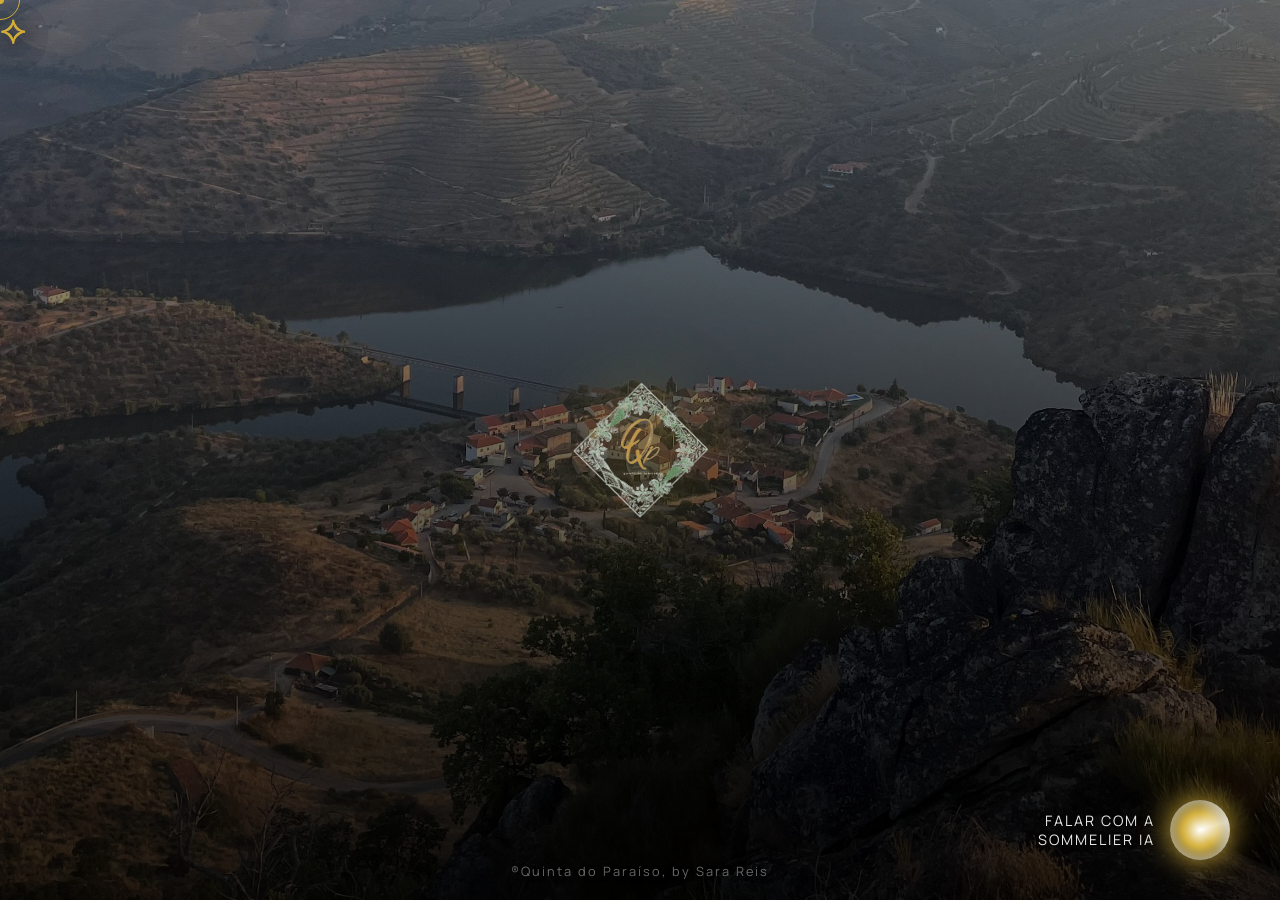
==== site.html @ 43c0e1a0 "Update site.html" ====
<!DOCTYPE html>
<html lang="pt">
<head>
    <meta charset="UTF-8">
    <meta name="viewport" content="width=device-width, initial-scale=1.0">
    <title>Quinta do Paraíso | Plataforma Oficial</title>
    <link href="https://fonts.googleapis.com/css2?family=Cinzel:wght@400;600;700&family=Manrope:wght@300;400;600&display=swap" rel="stylesheet">
    <link rel="stylesheet" href="style.css">
</head>
<body>

    <!-- MAPA PRINCIPAL E FUNDO -->
    <div class="map-container" id="mapa-interativo">
        <div class="map-bg-container" id="parallax-bg"></div>
        
        <!-- O fundo serve como botão para fechar o menu -->
        <div class="map-overlay" id="main-overlay" onclick="if(menuOpen) toggleMenu()"></div>
        
        <!-- TÍTULO SUPERIOR DIREITO -->
        <div class="hero-title" id="main-title">
            <h1>QUINTA DO PARAÍSO</h1>
            <p>Experiências que amadurecem</p>
        </div>

        <!-- ÍCONES SOLITÁRIOS GEOMÉTRICOS FLUTUANTES -->
        <div class="float-container" id="float-container">
            <div class="lone-icon li-1 hover-target" data-t="O Clima do Vale" data-d="29°C com Céu Limpo. O cenário ideal para a maturação dos bagos de uva.">⟡</div>
            <div class="lone-icon li-2 hover-target" data-t="Época de Vindimas" data-d="Preparação avançada para a colheita manual da nossa Touriga Nacional.">⟡</div>
            <div class="lone-icon li-3 hover-target" data-t="Tradição Secular" data-d="12 gerações dedicadas à preservação do património histórico do Douro.">⟡</div>
            <div class="lone-icon li-4 hover-target" data-t="Excelência Comprovada" data-d="18 referências de vinho distinguidas e premiadas a nível mundial.">⟡</div>
            <div class="lone-icon li-5 hover-target" data-t="Descanso Absoluto" data-d="Os Pombais: Refúgios de luxo isolados com vista panorâmica e piscina privativa.">⟡</div>
        </div>

        <!-- TELA DE DESTAQUE FLUTUANTE DO ÍCONE -->
        <div class="huge-info-screen" id="info-display">
            <h2 id="info-title">Título</h2>
            <p id="info-desc">Descrição</p>
        </div>

        <!-- LOGO MESTRE NO CENTRO -->
        <div class="center-logo-wrapper hover-target" onclick="toggleMenu()">
            <img src="Logo.png" alt="Quinta do Paraíso" class="master-logo" id="master-logo" onerror="this.src='https://via.placeholder.com/150x150/000/D4AF37?text=QP'">
        </div>

        <!-- ================= CARROSSEL 3D DRAGGABLE (9 FACES) ================= -->
        <!-- Sem sobreposição e com efeito mágico no Hover -->
        <div class="carousel-container" id="carousel-container">
            <div class="carousel" id="carousel">
                <div class="carousel-card card-1 hover-target" onclick="openSection('quem')">
                    <div class="card-icon">🗝️</div>
                    <div class="card-text"><h3>Quem Somos</h3><p>A essência familiar e a ligação ao Douro.</p></div>
                </div>
                <div class="carousel-card card-2 hover-target" onclick="openSection('servicos')">
                    <div class="card-icon">✨</div>
                    <div class="card-text"><h3>Atividades</h3><p>Alojamento, Rio e Vinoterapia.</p></div>
                </div>
                <div class="carousel-card card-3 hover-target" onclick="openSection('loja')">
                    <div class="card-icon">🍷</div>
                    <div class="card-text"><h3>Loja Vínica</h3><p>Colheitas exclusivas e Azeite.</p></div>
                </div>
                <div class="carousel-card card-4 hover-target" onclick="openSection('reservas')">
                    <div class="card-icon">🛎️</div>
                    <div class="card-text"><h3>Reservas</h3><p>O seu refúgio no vale.</p></div>
                </div>
                <div class="carousel-card card-5 hover-target" onclick="openSection('contactos')">
                    <div class="card-icon">📜</div>
                    <div class="card-text"><h3>Contactos</h3><p>Fale diretamente connosco.</p></div>
                </div>
                <div class="carousel-card card-6 hover-target" onclick="openSection('jogos')">
                    <div class="card-icon">🧩</div>
                    <div class="card-text"><h3>Academia</h3><p>Jogos didáticos da vinha.</p></div>
                </div>
                <div class="carousel-card card-7 hover-target" onclick="openSection('galeria')">
                    <div class="card-icon">📸</div>
                    <div class="card-text"><h3>Galeria</h3><p>A Quinta em alta definição.</p></div>
                </div>
                <div class="carousel-card card-8 hover-target" onclick="openSection('reviews')">
                    <div class="card-icon">⭐</div>
                    <div class="card-text"><h3>Testemunhos</h3><p>A voz de quem nos visita.</p></div>
                </div>
                <div class="carousel-card card-9 hover-target" onclick="openSection('mural')">
                    <div class="card-icon">🌐</div>
                    <div class="card-text"><h3>Mural Social</h3><p>Comunidade #QuintaDoParaiso.</p></div>
                </div>
            </div>
        </div>

        <div class="watermark">®Quinta do Paraíso, by Sara Reis</div>

        <!-- SOMMELIER COM VOZ NO CANTO INFERIOR DIREITO -->
        <div class="ai-orb-wrapper hover-target" onclick="openAI()">
            <div class="ai-label">Falar com a<br>Sommelier IA</div>
            <div class="ai-orb"></div>
        </div>
    </div>

    <!-- MODAL GERAL (Páginas Internas) -->
    <div class="modal-overlay" id="main-modal">
        <div class="modal-content custom-scroll">
            <button class="close-btn hover-target" onclick="closeSection()">FECHAR ✕</button>
            <div id="modal-body-content"></div>
        </div>
    </div>

    <!-- LIGHTBOX GALERIA -->
    <div class="lightbox hover-target" id="lightbox" onclick="closeLb()">
        <span class="lb-close hover-target">✕</span>
        <img src="" id="lb-img">
    </div>

    <!-- INTERFACE IA (Sommelier Expandido) -->
    <div class="ai-interface" id="ai-interface">
        <button class="ai-close hover-target" onclick="closeAI()">Encerrar Ligação ✕</button>
        <div class="ai-core"></div>
        <div class="ai-chat-display">
            <div class="ai-message" id="ai-message">"Olá. Sou a inteligência da Quinta do Paraíso. O que gostaria de explorar hoje?"</div>
        </div>
        <div class="ai-suggestions">
            <button class="ai-pill hover-target" onclick="askAI('Que vinho acompanha bem polvo à lagareiro?')">Vinho para polvo à lagareiro?</button>
            <button class="ai-pill hover-target" onclick="askAI('Quais as atividades relaxantes para amanhã?')">Sugestões relaxantes?</button>
            <button class="ai-pill hover-target" onclick="askAI('Conta-me a história do vosso vinho Reserva.')">A história do vinho Reserva?</button>
            <button class="ai-pill hover-target" onclick="askAI('Qual a melhor altura do ano para visitar as vinhas?')">Melhor época para visita?</button>
            <button class="ai-pill hover-target" onclick="askAI('Aceitam crianças na Quinta?')">Aceitam crianças?</button>
            <button class="ai-pill hover-target" onclick="askAI('Qual o melhor vinho para acompanhar uma sobremesa doce?')">Vinho para sobremesas?</button>
            <button class="ai-pill hover-target" onclick="askAI('Como funcionam as provas de vinho na adega?')">Como funcionam as provas?</button>
        </div>
    </div>

    <div class="cursor-dot"></div>
    <div class="cursor-outline"></div>

    <script src="script.js"></script>
</body>
</html>
---- style.css ----
:root {
    --bg-color: #030303;
    --text-color: #ffffff; 
    --accent-color: #D4AF37; 
    --glass-bg: rgba(12, 12, 12, 0.92);
    --px: 0px; 
    --py: 0px;
}

* { margin: 0; padding: 0; box-sizing: border-box; cursor: none !important; }
body, html { width: 100%; height: 100vh; overflow: hidden; font-family: 'Manrope', sans-serif; background-color: var(--bg-color); color: var(--text-color); user-select: none; }
h1, h2, h3 { font-family: 'Cinzel', serif; font-weight: 600; }

/* CURSOR PERSONALIZADO */
.cursor-dot, .cursor-outline { position: fixed; top: 0; left: 0; transform: translate(-50%, -50%); border-radius: 50%; z-index: 99999999; pointer-events: none !important; }
.cursor-dot { width: 8px; height: 8px; background-color: var(--accent-color); }
.cursor-outline { width: 40px; height: 40px; border: 1px solid var(--accent-color); transition: width 0.2s, height 0.2s, background-color 0.2s; }
.cursor-outline.expand { width: 80px; height: 80px; background-color: rgba(212, 175, 55, 0.15); backdrop-filter: blur(2px); }

/* FUNDO E PARALLAX */
.map-container { width: 100%; height: 100vh; position: relative; overflow: hidden; background-color: var(--bg-color); perspective: 1400px; }
.map-bg-container { position: absolute; top: -5%; left: -5%; width: 110%; height: 110%; z-index: 0; transform: translate(var(--px), var(--py)) scale(1); transition: filter 1s ease, transform 0.8s ease; background: url('fundo_douro.jpg') center/cover no-repeat; }
.map-overlay { position: absolute; top: 0; left: 0; width: 100%; height: 100%; background: linear-gradient(rgba(0,0,0,0.3), rgba(0,0,0,0.85)); pointer-events: none; z-index: 1; transition: background 0.8s ease; }
.map-container.menu-open .map-bg-container { filter: blur(14px) brightness(0.3); transform: translate(var(--px), var(--py)) scale(1.08); }

/* LOGO MESTRE NO CENTRO */
.center-logo-wrapper { position: absolute; top: 50%; left: 50%; transform: translate(-50%, -50%); z-index: 100; display: flex; flex-direction: column; align-items: center; transition: all 0.6s cubic-bezier(0.34, 1.56, 0.64, 1); }
.map-container.menu-open .center-logo-wrapper { opacity: 0 !important; visibility: hidden; pointer-events: none; transform: translate(-50%, -50%) scale(0); }
.master-logo { width: 160px; filter: drop-shadow(0px 0px 35px rgba(212, 175, 55, 0.7)); transition: all 0.5s ease; pointer-events: all; }
.master-logo:hover { transform: scale(1.1); filter: drop-shadow(0px 0px 50px rgba(212, 175, 55, 1)); }

/* ================= ÍCONES SOLITÁRIOS FLUTUANTES ================= */
.float-container { position: absolute; top: 0; left: 0; width: 100%; height: 100%; z-index: 40; transition: opacity 0.5s; pointer-events: none; }
.map-container.menu-open .float-container { opacity: 0; pointer-events: none !important; }

.lone-icon { position: absolute; font-size: 3.5rem; pointer-events: all; transition: transform 0.4s cubic-bezier(0.34, 1.56, 0.64, 1), opacity 0.4s; filter: drop-shadow(0 5px 15px rgba(0,0,0,0.8)); cursor: pointer; color: var(--accent-color); font-size: 2.5rem; opacity: 0.6;}
.lone-icon:hover { transform: scale(2) rotate(5deg) !important; z-index: 60; filter: drop-shadow(0 0 30px var(--accent-color)); color: #fff; opacity: 1; }
.lone-icon.flee { transform: scale(0) translate(100px, -100px) !important; opacity: 0 !important; pointer-events: none; }

.li-1 { animation: fly1 18s infinite alternate ease-in-out; }
.li-2 { animation: fly2 22s infinite alternate-reverse ease-in-out; }
.li-3 { animation: fly3 15s infinite alternate ease-in-out; }
.li-4 { animation: fly4 25s infinite alternate-reverse ease-in-out; }
.li-5 { animation: fly5 20s infinite alternate ease-in-out; }
.li-6 { animation: fly6 19s infinite alternate-reverse ease-in-out; }
.li-7 { animation: fly7 24s infinite alternate ease-in-out; }
.li-8 { animation: fly8 21s infinite alternate-reverse ease-in-out; }

@keyframes fly1 { 0% { top: 15%; left: 10%; } 100% { top: 80%; left: 30%; } }
@keyframes fly2 { 0% { top: 75%; left: 15%; } 100% { top: 20%; left: 45%; } }
@keyframes fly3 { 0% { top: 20%; right: 15%; } 100% { top: 60%; right: 40%; } }
@keyframes fly4 { 0% { top: 80%; right: 10%; } 100% { top: 10%; right: 30%; } }
@keyframes fly5 { 0% { top: 40%; left: 5%; } 100% { top: 15%; left: 50%; } }
@keyframes fly6 { 0% { top: 60%; right: 5%; } 100% { top: 85%; right: 50%; } }
@keyframes fly7 { 0% { top: 10%; left: 70%; } 100% { top: 90%; left: 20%; } }
@keyframes fly8 { 0% { top: 90%; right: 70%; } 100% { top: 10%; right: 20%; } }

/* TELA DE DESTAQUE GIGANTE */
.huge-info-screen { position: fixed; top: 0; left: 0; width: 100%; height: 100vh; background: rgba(0,0,0,0.8); backdrop-filter: blur(10px); z-index: 90; display: flex; flex-direction: column; justify-content: center; align-items: center; opacity: 0; pointer-events: none; transition: opacity 0.5s ease; text-align: center; padding: 40px; }
.huge-info-screen.active { opacity: 1; }
.huge-info-screen h2 { font-size: 5rem; color: var(--accent-color); text-transform: uppercase; letter-spacing: 6px; text-shadow: 0 10px 30px rgba(0,0,0,0.9); margin-bottom: 20px; transform: translateY(20px); transition: transform 0.5s; }
.huge-info-screen p { font-size: 1.8rem; color: #fff; text-shadow: 0 5px 15px rgba(0,0,0,0.9); font-weight: 300; max-width: 800px; transform: translateY(20px); transition: transform 0.6s; }
.huge-info-screen.active h2, .huge-info-screen.active p { transform: translateY(0); }

/* ================= CARROSSEL 3D CENTRALIZADO ================= */
.carousel-container { position: absolute; top: 50%; left: 50%; width: 320px; height: 420px; transform: translate(-50%, -50%); z-index: 80; perspective: 1600px; pointer-events: none; opacity: 0; transition: opacity 0.6s ease; }
.map-container.menu-open .carousel-container { pointer-events: all; opacity: 1; }
.carousel { width: 100%; height: 100%; position: absolute; transform-style: preserve-3d; transform: rotateX(-5deg); pointer-events: all; }

.carousel-card { position: absolute; width: 300px; height: 380px; left: 10px; top: 20px; background: rgba(12, 12, 12, 0.85); border: 1px solid rgba(212, 175, 55, 0.4); border-radius: 15px; backdrop-filter: blur(15px); display: flex; flex-direction: column; justify-content: center; align-items: center; text-align: center; padding: 30px; transition: border-color 0.4s, box-shadow 0.4s, background 0.4s; }
.carousel-card:hover { border-color: rgba(212, 175, 55, 1); box-shadow: 0 0 45px rgba(212, 175, 55, 0.7); background: rgba(212, 175, 55, 0.15); }
.card-icon { font-size: 3rem; margin-bottom: 15px; text-shadow: 0 0 15px rgba(212, 175, 55, 0.8); pointer-events: none; }
.carousel-card h3 { color: var(--accent-color); font-size: 1.5rem; margin-bottom: 10px; font-family: 'Cinzel', serif; pointer-events: none; }
.carousel-card p { color: #ccc; font-size: 0.95rem; line-height: 1.5; pointer-events: none; }

/* BOTÃO DE FECHAR MENU */
.close-menu-btn { position: absolute; top: 30px; left: 50%; transform: translateX(-50%); font-family: 'Cinzel', serif; color: var(--accent-color); background: rgba(0,0,0,0.6); border: 1px solid rgba(212,175,55,0.4); padding: 10px 30px; border-radius: 30px; z-index: 105; opacity: 0; pointer-events: none; transition: opacity 0.4s; letter-spacing: 2px;}
.map-container.menu-open .close-menu-btn { opacity: 1; pointer-events: all; }

/* MARCA DE ÁGUA SARA REIS */
.watermark { position: absolute; bottom: 20px; width: 100%; text-align: center; color: rgba(255,255,255,0.4); font-family: 'Manrope', sans-serif; font-size: 0.8rem; letter-spacing: 2px; z-index: 10; pointer-events: none; text-shadow: 0 2px 5px rgba(0,0,0,0.8); }

/* MODAIS GERAIS DAS ABAS */
.modal-overlay { position: fixed; top: 0; left: 0; width: 100%; height: 100vh; background: rgba(0,0,0,0.9); backdrop-filter: blur(25px); display: flex; justify-content: center; align-items: center; opacity: 0; pointer-events: none; transition: opacity 0.5s ease; z-index: 9990; }
.modal-overlay.active { opacity: 1; pointer-events: all; }
.modal-content { background: var(--glass-bg); border: 1px solid rgba(212, 175, 55, 0.4); border-radius: 20px; padding: 50px; max-width: 1200px; width: 95%; max-height: 85vh; overflow-y: auto; transform: translateY(30px) scale(0.95); transition: transform 0.5s cubic-bezier(0.19, 1, 0.22, 1); position: relative; box-shadow: 0 30px 60px rgba(0,0,0,0.9); }
.modal-overlay.active .modal-content { transform: translateY(0) scale(1); }
.close-btn { position: absolute; top: 25px; right: 30px; font-size: 1.5rem; color: var(--text-color); background: none; border: none; font-family: 'Manrope'; transition: color 0.3s; font-weight: 600; z-index: 100; pointer-events: all; }
.close-btn:hover { color: var(--accent-color); }

.custom-scroll::-webkit-scrollbar { width: 6px; }
.custom-scroll::-webkit-scrollbar-track { background: transparent; }
.custom-scroll::-webkit-scrollbar-thumb { background: rgba(212, 175, 55, 0.5); border-radius: 10px; }
.modal-title { font-size: 3rem; color: var(--accent-color); margin-bottom: 25px; border-bottom: 1px dashed rgba(212, 175, 55, 0.3); padding-bottom: 15px; text-shadow: 0 2px 5px rgba(0,0,0,0.5); text-align: center; font-family: 'Cinzel', serif; }
.modal-text { font-size: 1.1rem; line-height: 1.8; color: #ddd; text-align: center; max-width: 800px; margin: 0 auto 30px; }

/* ================= DESIGN ESPECÍFICO DAS SECÇÕES (Loja, Galeria, Reviews, Jogos) ================= */

/* Loja Haute Couture */
.shop-showcase { display: flex; gap: 30px; justify-content: center; margin-top: 40px; flex-wrap: wrap;}
.wine-vessel { width: 320px; background: linear-gradient(180deg, rgba(20,20,20,0.9), rgba(5,5,5,0.95)); border: 1px solid rgba(212,175,55,0.2); border-radius: 20px; padding: 40px 25px; text-align: center; position: relative; overflow: hidden; pointer-events: all; transition: all 0.5s cubic-bezier(0.19, 1, 0.22, 1); }
.wine-vessel:hover { border-color: var(--accent-color); transform: translateY(-15px); box-shadow: 0 20px 40px rgba(212,175,55,0.15); }
.wine-bottle-art { font-size: 6rem; margin-bottom: 15px; filter: drop-shadow(0 10px 15px rgba(0,0,0,0.8)); transition: transform 0.4s; }
.wine-vessel:hover .wine-bottle-art { transform: scale(1.1); }
.wine-vintage { color: var(--accent-color); font-family: 'Cinzel', serif; font-size: 0.9rem; letter-spacing: 3px; text-transform: uppercase; margin-bottom: 10px; }
.wine-name { font-family: 'Cinzel', serif; font-size: 1.6rem; color: #fff; margin-bottom: 15px; }
.wine-desc { font-size: 0.95rem; color: #aaa; line-height: 1.6; margin-bottom: 25px; min-height: 60px; }
.wine-pricing { font-size: 1.8rem; color: var(--accent-color); font-weight: 700; margin-bottom: 25px; font-family: 'Cinzel', serif; }

/* Galeria 3D Dinâmica */
.dynamic-gallery { display: flex; gap: 20px; overflow-x: auto; padding: 40px 20px; perspective: 1000px; justify-content: center; }
.gal-card { min-width: 250px; height: 350px; border-radius: 15px; background-size: cover; background-position: center; transition: all 0.5s; filter: grayscale(80%) brightness(0.6); cursor: pointer; pointer-events: all; transform: rotateY(15deg); border: 1px solid rgba(212,175,55,0.3); box-shadow: -10px 10px 20px rgba(0,0,0,0.8);}
.gal-card:hover { filter: grayscale(0%) brightness(1); transform: rotateY(0deg) scale(1.1) translateZ(50px); z-index: 10; box-shadow: 0 20px 40px rgba(212,175,55,0.3); border-color: var(--accent-color); }
.lightbox { position: fixed; top:0; left:0; width:100%; height:100%; background:rgba(0,0,0,0.96); z-index: 100000; display:flex; justify-content:center; align-items:center; opacity:0; pointer-events:none; transition: opacity 0.4s ease; }
.lightbox.active { opacity:1; pointer-events:all; }
.lightbox img { max-width: 90%; max-height: 90%; border: 2px solid var(--accent-color); border-radius: 12px; box-shadow: 0 0 50px rgba(212,175,55,0.3); }
.lb-close { position: absolute; top: 30px; right: 40px; color: #fff; font-size: 2rem; cursor: pointer; pointer-events:all; }

/* Jogos (Apanha a Uva, Quiz, Memória) */
.game-zone { text-align: center; }
.game-tab-buttons { display: flex; gap: 15px; justify-content: center; margin-bottom: 25px; }
.game-selector-pill { padding: 10px 25px; background: rgba(255,255,255,0.05); border: 1px solid rgba(212,175,55,0.3); color: #fff; border-radius: 30px; cursor: pointer; pointer-events: all; transition: all 0.3s; font-family: 'Cinzel', serif; }
.game-selector-pill.active, .game-selector-pill:hover { background: var(--accent-color); color: #000; font-weight: 700; }
.game-panel { display: none; background: rgba(0,0,0,0.6); border: 1px solid rgba(212,175,55,0.4); border-radius: 15px; padding: 30px; min-height: 280px; position: relative; }
.game-panel.active { display: block; }
.interactive-grape { font-size: 3rem; position: absolute; cursor: pointer; pointer-events: all; transition: transform 0.2s; filter: drop-shadow(0 5px 5px rgba(0,0,0,0.8)); }
.interactive-grape:hover { transform: scale(1.2); }
.quiz-option { display: block; width: 80%; margin: 0 auto 10px; padding: 15px; background: rgba(255,255,255,0.05); border: 1px solid rgba(212,175,55,0.3); color: #fff; border-radius: 10px; font-family: 'Manrope'; cursor: pointer; pointer-events: all; transition: all 0.3s;}
.quiz-option:hover { background: var(--accent-color); color: #000; }
.memory-grid { display: grid; grid-template-columns: repeat(4, 80px); gap: 10px; justify-content: center; margin-top: 20px;}
.mem-card { width: 80px; height: 80px; background: rgba(212,175,55,0.2); border: 1px solid var(--accent-color); border-radius: 10px; display: flex; justify-content: center; align-items: center; font-size: 2rem; cursor: pointer; pointer-events: all; transition: transform 0.3s; color: transparent; }
.mem-card.flipped { background: rgba(0,0,0,0.8); color: #fff; transform: rotateY(180deg); }

/* Testemunhos e Filtro de Estrelas */
.star-filter-container { text-align: center; margin-bottom: 40px; }
.filter-star { font-size: 4rem; color: #444; cursor: pointer; transition: all 0.3s; display: inline-block; pointer-events: all; text-shadow: 0 5px 10px rgba(0,0,0,0.8); }
.filter-star.active, .filter-star:hover, .filter-star:hover ~ .filter-star { color: var(--accent-color); text-shadow: 0 0 20px var(--accent-color); transform: scale(1.1); }
.reviews-wrapper { display: flex; flex-direction: column; gap: 20px; max-width: 800px; margin: 0 auto; }
.review-card { display: none; background: rgba(20,20,20,0.8); padding: 35px; border-radius: 15px; border-left: 4px solid var(--accent-color); animation: fadeInRev 0.5s forwards; box-shadow: 0 10px 20px rgba(0,0,0,0.5); }
.review-card.show { display: block; }
@keyframes fadeInRev { from{opacity:0; transform:translateX(-20px);} to{opacity:1; transform:translateX(0);} }
.rev-stars { color: var(--accent-color); font-size: 1.5rem; margin-bottom: 15px; }
.rev-text { font-family: 'Cinzel', serif; font-size: 1.3rem; font-style: italic; color: #fff; line-height: 1.6; margin-bottom: 15px; }
.rev-author { font-size: 1rem; color: var(--accent-color); text-transform: uppercase; font-weight: 600; letter-spacing: 1px; }

/* Mural Social */
.insta-container-feed { max-width: 900px; margin: 0 auto; }
.insta-top-row { display: flex; align-items: center; gap: 40px; margin-bottom: 35px; border-bottom: 1px solid rgba(212,175,55,0.2); padding-bottom: 25px; }
.insta-avatar { width: 110px; height: 110px; border-radius: 50%; border: 2px solid var(--accent-color); background: url('Logo.png') center/cover; }
.insta-metrics { display: flex; gap: 30px; font-size: 1rem; color: #ddd; }
.insta-metrics strong { color: #fff; font-family: 'Cinzel', serif; display: block; font-size: 1.4rem; }
.insta-photo-grid { display: grid; grid-template-columns: repeat(3, 1fr); gap: 15px; }
.insta-grid-cell { aspect-ratio: 1; border-radius: 10px; overflow: hidden; position: relative; border: 1px solid rgba(255,255,255,0.1); pointer-events: all; }
.insta-grid-cell img { width: 100%; height: 100%; object-fit: cover; }
.insta-cell-hover { position: absolute; top:0; left:0; width:100%; height:100%; background:rgba(0,0,0,0.65); display:flex; justify-content:center; align-items:center; gap: 20px; color:#fff; font-weight:700; opacity:0; transition: opacity 0.3s; }
.insta-grid-cell:hover .insta-cell-hover { opacity: 1; }

/* Botões e Formulários */
.btn-submit { display: block; margin: 30px auto 0; padding: 14px 40px; background-color: var(--accent-color); color: #000; border: none; border-radius: 50px; font-family: 'Manrope', sans-serif; font-size: 1rem; text-transform: uppercase; transition: all 0.4s; font-weight: 700; pointer-events: all; }
.btn-submit:hover { background-color: #fff; box-shadow: 0 0 20px rgba(255,255,255,0.5); }
.narrative-form { font-size: 1.4rem; line-height: 2.2; color: #ccc; text-align: center; font-family: 'Cinzel', serif; max-width: 800px; margin: 0 auto; }
.narrative-form input, .narrative-form select { font-family: 'Cinzel', serif; font-size: 1.4rem; color: var(--accent-color); background: transparent; border: none; border-bottom: 1px dashed #666; padding: 0 5px; text-align: center; transition: border-color 0.3s; }
.narrative-form input:focus { outline: none; border-bottom-color: var(--accent-color); }

/* ================= A IA HOLOGRÁFICA (Sommelier) ================= */
.ai-orb-wrapper { position: absolute; bottom: 40px; right: 50px; z-index: 100; display: flex; align-items: center; gap: 15px; transition: transform 0.3s; pointer-events: all; cursor: pointer;}
.ai-orb-wrapper:hover { transform: scale(1.1); }
.ai-label { font-family: 'Manrope', sans-serif; font-size: 0.9rem; text-transform: uppercase; letter-spacing: 2px; color: rgba(255,255,255,0.9); text-align: right; text-shadow: 0 2px 5px #000; }
.ai-orb { width: 60px; height: 60px; border-radius: 50%; background: radial-gradient(circle, rgba(255,255,255,1) 0%, var(--accent-color) 40%, rgba(0,0,0,1) 100%); box-shadow: 0 0 30px var(--accent-color), inset 0 0 15px rgba(255,255,255,0.8); position: relative; overflow: hidden; }
.ai-orb::after { content: ''; position: absolute; top: -50%; left: -50%; width: 200%; height: 200%; background: conic-gradient(from 0deg, transparent 0%, rgba(255,255,255,0.6) 20%, transparent 40%); animation: spinOrb 3s linear infinite; }
@keyframes spinOrb { 100% { transform: rotate(360deg); } }

.ai-interface { position: fixed; top: 0; left: 0; width: 100%; height: 100vh; background: rgba(0,0,0,0.92); backdrop-filter: blur(25px); display: flex; flex-direction: column; justify-content: center; align-items: center; opacity: 0; pointer-events: none; transition: opacity 0.6s ease; z-index: 100000; }
.ai-interface.active { opacity: 1; pointer-events: all; }
.ai-core { width: 150px; height: 150px; border-radius: 50%; background: var(--accent-color); box-shadow: 0 0 80px var(--accent-color); margin-bottom: 40px; animation: aiBreathe 3s ease-in-out infinite alternate; position: relative; display: flex; justify-content: center; align-items: center; }
.ai-core::before { content: ''; position: absolute; width: 200px; height: 200px; border: 2px solid rgba(212,175,55,0.5); border-radius: 50%; animation: ping 2s infinite; }
.ai-chat-display { max-width: 900px; text-align: center; min-height: 120px; }
.ai-message { font-family: 'Cinzel', serif; font-size: 2.2rem; color: #fff; line-height: 1.5; text-shadow: 0 0 10px rgba(255,255,255,0.5); transition: opacity 0.4s; }
.ai-suggestions { display: flex; gap: 15px; margin-top: 50px; flex-wrap: wrap; justify-content: center; max-width: 1000px;}
.ai-pill { padding: 15px 30px; border: 1px solid rgba(212,175,55,0.4); border-radius: 30px; font-family: 'Manrope'; font-size: 1rem; color: #fff; transition: all 0.3s; background: rgba(255,255,255,0.05); pointer-events: all; cursor: pointer; }
.ai-pill:hover { background: var(--accent-color); color: #000; border-color: var(--accent-color); transform: translateY(-3px); box-shadow: 0 10px 20px rgba(212,175,55,0.3);}
.ai-close { position: absolute; top: 30px; right: 40px; color: #fff; font-size: 1.2rem; background: none; border: none; font-family: 'Manrope'; opacity: 0.5; transition: opacity 0.3s; pointer-events: all; cursor: pointer;}
.ai-close:hover { opacity: 1; color: var(--accent-color); }
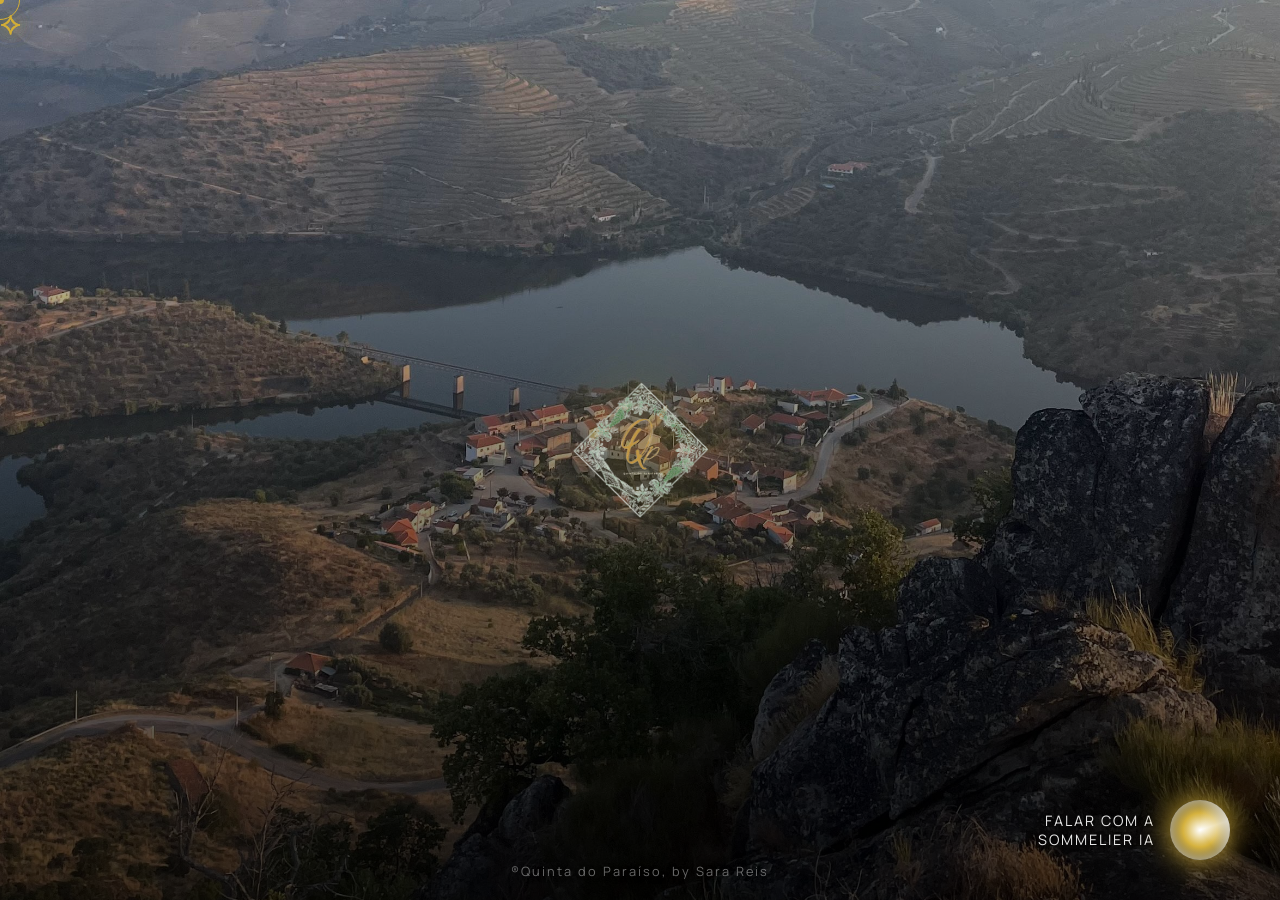
==== commit 1459d5ef: "Update site.html" ====
--- a/site.html
+++ b/site.html
@@ -12,16 +12,8 @@
     <!-- MAPA PRINCIPAL E FUNDO -->
     <div class="map-container" id="mapa-interativo">
         <div class="map-bg-container" id="parallax-bg"></div>
-        
-        <!-- O fundo serve como botão para fechar o menu -->
         <div class="map-overlay" id="main-overlay" onclick="if(menuOpen) toggleMenu()"></div>
         
-        <!-- TÍTULO SUPERIOR DIREITO -->
-        <div class="hero-title" id="main-title">
-            <h1>QUINTA DO PARAÍSO</h1>
-            <p>Experiências que amadurecem</p>
-        </div>
-
         <!-- ÍCONES SOLITÁRIOS GEOMÉTRICOS FLUTUANTES -->
         <div class="float-container" id="float-container">
             <div class="lone-icon li-1 hover-target" data-t="O Clima do Vale" data-d="29°C com Céu Limpo. O cenário ideal para a maturação dos bagos de uva.">⟡</div>
@@ -31,7 +23,7 @@
             <div class="lone-icon li-5 hover-target" data-t="Descanso Absoluto" data-d="Os Pombais: Refúgios de luxo isolados com vista panorâmica e piscina privativa.">⟡</div>
         </div>
 
-        <!-- TELA DE DESTAQUE FLUTUANTE DO ÍCONE -->
+        <!-- TELA DE DESTAQUE FLUTUANTE -->
         <div class="huge-info-screen" id="info-display">
             <h2 id="info-title">Título</h2>
             <p id="info-desc">Descrição</p>
@@ -42,52 +34,42 @@
             <img src="Logo.png" alt="Quinta do Paraíso" class="master-logo" id="master-logo" onerror="this.src='https://via.placeholder.com/150x150/000/D4AF37?text=QP'">
         </div>
 
-        <!-- ================= CARROSSEL 3D DRAGGABLE (9 FACES) ================= -->
-        <!-- Sem sobreposição e com efeito mágico no Hover -->
+        <!-- CARROSSEL 3D DRAGGABLE (9 FACES) -->
         <div class="carousel-container" id="carousel-container">
             <div class="carousel" id="carousel">
                 <div class="carousel-card card-1 hover-target" onclick="openSection('quem')">
-                    <div class="card-icon">🗝️</div>
-                    <div class="card-text"><h3>Quem Somos</h3><p>A essência familiar e a ligação ao Douro.</p></div>
+                    <div class="card-icon">🗝️</div><div class="card-text"><h3>Quem Somos</h3><p>A essência familiar e a ligação ao Douro.</p></div>
                 </div>
                 <div class="carousel-card card-2 hover-target" onclick="openSection('servicos')">
-                    <div class="card-icon">✨</div>
-                    <div class="card-text"><h3>Atividades</h3><p>Alojamento, Rio e Vinoterapia.</p></div>
+                    <div class="card-icon">✨</div><div class="card-text"><h3>Atividades</h3><p>Alojamento, Rio e Vinoterapia.</p></div>
                 </div>
                 <div class="carousel-card card-3 hover-target" onclick="openSection('loja')">
-                    <div class="card-icon">🍷</div>
-                    <div class="card-text"><h3>Loja Vínica</h3><p>Colheitas exclusivas e Azeite.</p></div>
+                    <div class="card-icon">🍷</div><div class="card-text"><h3>Loja Vínica</h3><p>Colheitas exclusivas e Azeite.</p></div>
                 </div>
                 <div class="carousel-card card-4 hover-target" onclick="openSection('reservas')">
-                    <div class="card-icon">🛎️</div>
-                    <div class="card-text"><h3>Reservas</h3><p>O seu refúgio no vale.</p></div>
+                    <div class="card-icon">🛎️</div><div class="card-text"><h3>Reservas</h3><p>O seu refúgio no vale.</p></div>
                 </div>
                 <div class="carousel-card card-5 hover-target" onclick="openSection('contactos')">
-                    <div class="card-icon">📜</div>
-                    <div class="card-text"><h3>Contactos</h3><p>Fale diretamente connosco.</p></div>
+                    <div class="card-icon">📜</div><div class="card-text"><h3>Contactos</h3><p>Fale diretamente connosco.</p></div>
                 </div>
                 <div class="carousel-card card-6 hover-target" onclick="openSection('jogos')">
-                    <div class="card-icon">🧩</div>
-                    <div class="card-text"><h3>Academia</h3><p>Jogos didáticos da vinha.</p></div>
+                    <div class="card-icon">🧩</div><div class="card-text"><h3>Academia</h3><p>Jogos didáticos da vinha.</p></div>
                 </div>
                 <div class="carousel-card card-7 hover-target" onclick="openSection('galeria')">
-                    <div class="card-icon">📸</div>
-                    <div class="card-text"><h3>Galeria</h3><p>A Quinta em alta definição.</p></div>
+                    <div class="card-icon">📸</div><div class="card-text"><h3>Galeria</h3><p>A Quinta em alta definição.</p></div>
                 </div>
                 <div class="carousel-card card-8 hover-target" onclick="openSection('reviews')">
-                    <div class="card-icon">⭐</div>
-                    <div class="card-text"><h3>Testemunhos</h3><p>A voz de quem nos visita.</p></div>
+                    <div class="card-icon">⭐</div><div class="card-text"><h3>Testemunhos</h3><p>A voz de quem nos visita.</p></div>
                 </div>
                 <div class="carousel-card card-9 hover-target" onclick="openSection('mural')">
-                    <div class="card-icon">🌐</div>
-                    <div class="card-text"><h3>Mural Social</h3><p>Comunidade #QuintaDoParaiso.</p></div>
+                    <div class="card-icon">🌐</div><div class="card-text"><h3>Mural Social</h3><p>Comunidade #QuintaDoParaiso.</p></div>
                 </div>
             </div>
         </div>
 
         <div class="watermark">®Quinta do Paraíso, by Sara Reis</div>
 
-        <!-- SOMMELIER COM VOZ NO CANTO INFERIOR DIREITO -->
+        <!-- SOMMELIER COM VOZ -->
         <div class="ai-orb-wrapper hover-target" onclick="openAI()">
             <div class="ai-label">Falar com a<br>Sommelier IA</div>
             <div class="ai-orb"></div>
@@ -108,7 +90,7 @@
         <img src="" id="lb-img">
     </div>
 
-    <!-- INTERFACE IA (Sommelier Expandido) -->
+    <!-- INTERFACE IA -->
     <div class="ai-interface" id="ai-interface">
         <button class="ai-close hover-target" onclick="closeAI()">Encerrar Ligação ✕</button>
         <div class="ai-core"></div>
--- a/style.css
+++ b/style.css
@@ -3,15 +3,13 @@
     --text-color: #ffffff; 
     --accent-color: #D4AF37; 
     --glass-bg: rgba(12, 12, 12, 0.92);
-    --px: 0px; 
-    --py: 0px;
 }
 
 * { margin: 0; padding: 0; box-sizing: border-box; cursor: none !important; }
 body, html { width: 100%; height: 100vh; overflow: hidden; font-family: 'Manrope', sans-serif; background-color: var(--bg-color); color: var(--text-color); user-select: none; }
 h1, h2, h3 { font-family: 'Cinzel', serif; font-weight: 600; }
 
-/* CURSOR PERSONALIZADO */
+/* CURSORES */
 .cursor-dot, .cursor-outline { position: fixed; top: 0; left: 0; transform: translate(-50%, -50%); border-radius: 50%; z-index: 99999999; pointer-events: none !important; }
 .cursor-dot { width: 8px; height: 8px; background-color: var(--accent-color); }
 .cursor-outline { width: 40px; height: 40px; border: 1px solid var(--accent-color); transition: width 0.2s, height 0.2s, background-color 0.2s; }
@@ -19,22 +17,28 @@
 
 /* FUNDO E PARALLAX */
 .map-container { width: 100%; height: 100vh; position: relative; overflow: hidden; background-color: var(--bg-color); perspective: 1400px; }
-.map-bg-container { position: absolute; top: -5%; left: -5%; width: 110%; height: 110%; z-index: 0; transform: translate(var(--px), var(--py)) scale(1); transition: filter 1s ease, transform 0.8s ease; background: url('fundo_douro.jpg') center/cover no-repeat; }
-.map-overlay { position: absolute; top: 0; left: 0; width: 100%; height: 100%; background: linear-gradient(rgba(0,0,0,0.3), rgba(0,0,0,0.85)); pointer-events: none; z-index: 1; transition: background 0.8s ease; }
-.map-container.menu-open .map-bg-container { filter: blur(14px) brightness(0.3); transform: translate(var(--px), var(--py)) scale(1.08); }
+.map-bg-container { position: absolute; top: -5%; left: -5%; width: 110%; height: 110%; z-index: 0; transition: filter 1s ease, transform 0.8s ease; background: url('fundo_douro.jpg') center/cover no-repeat; }
+.map-overlay { position: absolute; top: 0; left: 0; width: 100%; height: 100%; background: linear-gradient(rgba(0,0,0,0.1), rgba(0,0,0,0.75)); pointer-events: none; z-index: 1; transition: background 0.8s ease; }
+.map-container.menu-open .map-bg-container { filter: blur(14px) brightness(0.3); transform: scale(1.05); }
+
+/* TÍTULO SUPERIOR DIREITO */
+.hero-title { position: absolute; top: 40px; right: 50px; text-align: right; z-index: 50; transition: opacity 0.5s; pointer-events: none;}
+.hero-title h1 { font-size: 2.5rem; letter-spacing: 3px; text-shadow: 0 5px 15px rgba(0,0,0,0.8); color: #fff;}
+.hero-title p { font-size: 1rem; color: var(--accent-color); letter-spacing: 2px; text-transform: uppercase; margin-top: 5px; text-shadow: 0 2px 5px rgba(0,0,0,0.9); font-weight: 600; }
+.map-container.menu-open .hero-title { opacity: 0; }
 
 /* LOGO MESTRE NO CENTRO */
 .center-logo-wrapper { position: absolute; top: 50%; left: 50%; transform: translate(-50%, -50%); z-index: 100; display: flex; flex-direction: column; align-items: center; transition: all 0.6s cubic-bezier(0.34, 1.56, 0.64, 1); }
 .map-container.menu-open .center-logo-wrapper { opacity: 0 !important; visibility: hidden; pointer-events: none; transform: translate(-50%, -50%) scale(0); }
 .master-logo { width: 160px; filter: drop-shadow(0px 0px 35px rgba(212, 175, 55, 0.7)); transition: all 0.5s ease; pointer-events: all; }
-.master-logo:hover { transform: scale(1.1); filter: drop-shadow(0px 0px 50px rgba(212, 175, 55, 1)); }
+.master-logo:hover { transform: scale(1.08); filter: drop-shadow(0px 0px 50px rgba(212, 175, 55, 1)); }
 
-/* ================= ÍCONES SOLITÁRIOS FLUTUANTES ================= */
+/* MARCADORES GEOMÉTRICOS FLUTUANTES */
 .float-container { position: absolute; top: 0; left: 0; width: 100%; height: 100%; z-index: 40; transition: opacity 0.5s; pointer-events: none; }
 .map-container.menu-open .float-container { opacity: 0; pointer-events: none !important; }
 
-.lone-icon { position: absolute; font-size: 3.5rem; pointer-events: all; transition: transform 0.4s cubic-bezier(0.34, 1.56, 0.64, 1), opacity 0.4s; filter: drop-shadow(0 5px 15px rgba(0,0,0,0.8)); cursor: pointer; color: var(--accent-color); font-size: 2.5rem; opacity: 0.6;}
-.lone-icon:hover { transform: scale(2) rotate(5deg) !important; z-index: 60; filter: drop-shadow(0 0 30px var(--accent-color)); color: #fff; opacity: 1; }
+.lone-icon { position: absolute; font-size: 2rem; color: var(--accent-color); pointer-events: all; transition: transform 0.4s cubic-bezier(0.34, 1.56, 0.64, 1), opacity 0.4s, color 0.3s; filter: drop-shadow(0 0 10px rgba(212, 175, 55, 0.5)); cursor: pointer; opacity: 0.6;}
+.lone-icon:hover { transform: scale(2) !important; z-index: 60; filter: drop-shadow(0 0 25px var(--accent-color)); color: #fff; opacity: 1;}
 .lone-icon.flee { transform: scale(0) translate(100px, -100px) !important; opacity: 0 !important; pointer-events: none; }
 
 .li-1 { animation: fly1 18s infinite alternate ease-in-out; }
@@ -42,59 +46,67 @@
 .li-3 { animation: fly3 15s infinite alternate ease-in-out; }
 .li-4 { animation: fly4 25s infinite alternate-reverse ease-in-out; }
 .li-5 { animation: fly5 20s infinite alternate ease-in-out; }
-.li-6 { animation: fly6 19s infinite alternate-reverse ease-in-out; }
-.li-7 { animation: fly7 24s infinite alternate ease-in-out; }
-.li-8 { animation: fly8 21s infinite alternate-reverse ease-in-out; }
 
-@keyframes fly1 { 0% { top: 15%; left: 10%; } 100% { top: 80%; left: 30%; } }
-@keyframes fly2 { 0% { top: 75%; left: 15%; } 100% { top: 20%; left: 45%; } }
-@keyframes fly3 { 0% { top: 20%; right: 15%; } 100% { top: 60%; right: 40%; } }
-@keyframes fly4 { 0% { top: 80%; right: 10%; } 100% { top: 10%; right: 30%; } }
-@keyframes fly5 { 0% { top: 40%; left: 5%; } 100% { top: 15%; left: 50%; } }
-@keyframes fly6 { 0% { top: 60%; right: 5%; } 100% { top: 85%; right: 50%; } }
-@keyframes fly7 { 0% { top: 10%; left: 70%; } 100% { top: 90%; left: 20%; } }
-@keyframes fly8 { 0% { top: 90%; right: 70%; } 100% { top: 10%; right: 20%; } }
+@keyframes fly1 { 0% { top: 25%; left: 15%; } 100% { top: 70%; left: 25%; } }
+@keyframes fly2 { 0% { top: 65%; left: 20%; } 100% { top: 30%; left: 40%; } }
+@keyframes fly3 { 0% { top: 30%; right: 20%; } 100% { top: 60%; right: 35%; } }
+@keyframes fly4 { 0% { top: 75%; right: 15%; } 100% { top: 20%; right: 25%; } }
+@keyframes fly5 { 0% { top: 15%; left: 50%; } 100% { top: 85%; left: 45%; } }
 
-/* TELA DE DESTAQUE GIGANTE */
+/* TELA DE DESTAQUE CINEMATOGRÁFICO */
 .huge-info-screen { position: fixed; top: 0; left: 0; width: 100%; height: 100vh; background: rgba(0,0,0,0.8); backdrop-filter: blur(10px); z-index: 90; display: flex; flex-direction: column; justify-content: center; align-items: center; opacity: 0; pointer-events: none; transition: opacity 0.5s ease; text-align: center; padding: 40px; }
 .huge-info-screen.active { opacity: 1; }
-.huge-info-screen h2 { font-size: 5rem; color: var(--accent-color); text-transform: uppercase; letter-spacing: 6px; text-shadow: 0 10px 30px rgba(0,0,0,0.9); margin-bottom: 20px; transform: translateY(20px); transition: transform 0.5s; }
-.huge-info-screen p { font-size: 1.8rem; color: #fff; text-shadow: 0 5px 15px rgba(0,0,0,0.9); font-weight: 300; max-width: 800px; transform: translateY(20px); transition: transform 0.6s; }
+.huge-info-screen h2 { font-size: 4rem; color: var(--accent-color); text-transform: uppercase; letter-spacing: 6px; text-shadow: 0 10px 30px rgba(0,0,0,0.9); margin-bottom: 20px; transform: translateY(20px); transition: transform 0.5s; }
+.huge-info-screen p { font-size: 1.6rem; color: #fff; text-shadow: 0 5px 15px rgba(0,0,0,0.9); font-weight: 300; max-width: 800px; line-height: 1.6; transform: translateY(20px); transition: transform 0.6s; }
 .huge-info-screen.active h2, .huge-info-screen.active p { transform: translateY(0); }
 
-/* ================= CARROSSEL 3D CENTRALIZADO ================= */
-.carousel-container { position: absolute; top: 50%; left: 50%; width: 320px; height: 420px; transform: translate(-50%, -50%); z-index: 80; perspective: 1600px; pointer-events: none; opacity: 0; transition: opacity 0.6s ease; }
+/* ================= CARROSSEL 3D ================= */
+.map-container.menu-open .map-overlay { pointer-events: all; cursor: pointer; }
+
+.carousel-container { position: absolute; top: 48%; left: 50%; width: 100%; height: 420px; transform: translate(-50%, -50%); z-index: 80; perspective: 1800px; pointer-events: none; opacity: 0; transition: opacity 0.6s ease; }
 .map-container.menu-open .carousel-container { pointer-events: all; opacity: 1; }
-.carousel { width: 100%; height: 100%; position: absolute; transform-style: preserve-3d; transform: rotateX(-5deg); pointer-events: all; }
+.carousel { width: 100%; height: 100%; position: absolute; transform-style: preserve-3d; transform: rotateX(-5deg); display: flex; justify-content: center; align-items: center;}
 
-.carousel-card { position: absolute; width: 300px; height: 380px; left: 10px; top: 20px; background: rgba(12, 12, 12, 0.85); border: 1px solid rgba(212, 175, 55, 0.4); border-radius: 15px; backdrop-filter: blur(15px); display: flex; flex-direction: column; justify-content: center; align-items: center; text-align: center; padding: 30px; transition: border-color 0.4s, box-shadow 0.4s, background 0.4s; }
-.carousel-card:hover { border-color: rgba(212, 175, 55, 1); box-shadow: 0 0 45px rgba(212, 175, 55, 0.7); background: rgba(212, 175, 55, 0.15); }
-.card-icon { font-size: 3rem; margin-bottom: 15px; text-shadow: 0 0 15px rgba(212, 175, 55, 0.8); pointer-events: none; }
-.carousel-card h3 { color: var(--accent-color); font-size: 1.5rem; margin-bottom: 10px; font-family: 'Cinzel', serif; pointer-events: none; }
-.carousel-card p { color: #ccc; font-size: 0.95rem; line-height: 1.5; pointer-events: none; }
+/* Cartões com a nova lógica Visual (Ícone central -> Texto sobe) */
+.carousel-card { position: absolute; width: 240px; height: 340px; background: rgba(12, 12, 12, 0.85); border: 1px solid rgba(212, 175, 55, 0.4); border-radius: 15px; backdrop-filter: blur(15px); display: flex; flex-direction: column; align-items: center; text-align: center; padding: 30px 20px; transition: border-color 0.4s, box-shadow 0.4s, background 0.4s; overflow: hidden; cursor: pointer;}
+.carousel-card:hover { border-color: rgba(212, 175, 55, 1); box-shadow: 0 0 45px rgba(212, 175, 55, 0.7); background: rgba(212, 175, 55, 0.12); }
 
-/* BOTÃO DE FECHAR MENU */
-.close-menu-btn { position: absolute; top: 30px; left: 50%; transform: translateX(-50%); font-family: 'Cinzel', serif; color: var(--accent-color); background: rgba(0,0,0,0.6); border: 1px solid rgba(212,175,55,0.4); padding: 10px 30px; border-radius: 30px; z-index: 105; opacity: 0; pointer-events: none; transition: opacity 0.4s; letter-spacing: 2px;}
-.map-container.menu-open .close-menu-btn { opacity: 1; pointer-events: all; }
+/* O ícone começa no meio e sobe no hover */
+.card-icon { font-size: 3.5rem; text-shadow: 0 0 15px rgba(212, 175, 55, 0.8); pointer-events: none; transform: translateY(80px); transition: transform 0.4s cubic-bezier(0.34, 1.56, 0.64, 1); margin-bottom: 0;}
+.carousel-card:hover .card-icon { transform: translateY(-40px); }
 
-/* MARCA DE ÁGUA SARA REIS */
+/* O texto começa invisível em baixo e sobe no hover */
+.card-text { position: absolute; bottom: 30px; left: 0; width: 100%; padding: 0 20px; opacity: 0; transform: translateY(20px); transition: all 0.4s cubic-bezier(0.34, 1.56, 0.64, 1); pointer-events: none;}
+.carousel-card:hover .card-text { opacity: 1; transform: translateY(0); }
+
+.card-text h3 { color: var(--accent-color); font-size: 1.3rem; margin-bottom: 8px; font-family: 'Cinzel', serif; }
+.card-text p { color: #ccc; font-size: 0.85rem; line-height: 1.5; }
+
+/* SOMMELIER E MARCA DE ÁGUA */
 .watermark { position: absolute; bottom: 20px; width: 100%; text-align: center; color: rgba(255,255,255,0.4); font-family: 'Manrope', sans-serif; font-size: 0.8rem; letter-spacing: 2px; z-index: 10; pointer-events: none; text-shadow: 0 2px 5px rgba(0,0,0,0.8); }
 
+.ai-orb-wrapper { position: absolute; bottom: 40px; right: 50px; z-index: 120; display: flex; align-items: center; gap: 15px; transition: transform 0.3s; pointer-events: all; cursor: pointer;}
+.ai-orb-wrapper:hover { transform: scale(1.1); }
+.ai-label { font-family: 'Manrope', sans-serif; font-size: 0.9rem; text-transform: uppercase; letter-spacing: 2px; color: rgba(255,255,255,0.9); text-align: right; text-shadow: 0 2px 5px #000; }
+.ai-orb { width: 60px; height: 60px; border-radius: 50%; background: radial-gradient(circle, rgba(255,255,255,1) 0%, var(--accent-color) 40%, rgba(0,0,0,1) 100%); box-shadow: 0 0 30px var(--accent-color), inset 0 0 15px rgba(255,255,255,0.8); position: relative; overflow: hidden; }
+.ai-orb::after { content: ''; position: absolute; top: -50%; left: -50%; width: 200%; height: 200%; background: conic-gradient(from 0deg, transparent 0%, rgba(255,255,255,0.6) 20%, transparent 40%); animation: spinOrb 3s linear infinite; }
+@keyframes spinOrb { 100% { transform: rotate(360deg); } }
+
 /* MODAIS GERAIS DAS ABAS */
-.modal-overlay { position: fixed; top: 0; left: 0; width: 100%; height: 100vh; background: rgba(0,0,0,0.9); backdrop-filter: blur(25px); display: flex; justify-content: center; align-items: center; opacity: 0; pointer-events: none; transition: opacity 0.5s ease; z-index: 9990; }
+.modal-overlay { position: fixed; top: 0; left: 0; width: 100%; height: 100vh; background: rgba(0,0,0,0.92); backdrop-filter: blur(25px); display: flex; justify-content: center; align-items: center; opacity: 0; pointer-events: none; transition: opacity 0.5s ease; z-index: 9990; }
 .modal-overlay.active { opacity: 1; pointer-events: all; }
-.modal-content { background: var(--glass-bg); border: 1px solid rgba(212, 175, 55, 0.4); border-radius: 20px; padding: 50px; max-width: 1200px; width: 95%; max-height: 85vh; overflow-y: auto; transform: translateY(30px) scale(0.95); transition: transform 0.5s cubic-bezier(0.19, 1, 0.22, 1); position: relative; box-shadow: 0 30px 60px rgba(0,0,0,0.9); }
+.modal-content { background: var(--glass-bg); border: 1px solid rgba(212, 175, 55, 0.4); border-radius: 20px; padding: 50px; max-width: 1200px; width: 95%; max-height: 88vh; overflow-y: auto; transform: translateY(30px) scale(0.95); transition: transform 0.5s cubic-bezier(0.19, 1, 0.22, 1); position: relative; box-shadow: 0 30px 60px rgba(0,0,0,0.9); }
 .modal-overlay.active .modal-content { transform: translateY(0) scale(1); }
 .close-btn { position: absolute; top: 25px; right: 30px; font-size: 1.5rem; color: var(--text-color); background: none; border: none; font-family: 'Manrope'; transition: color 0.3s; font-weight: 600; z-index: 100; pointer-events: all; }
 .close-btn:hover { color: var(--accent-color); }
-
 .custom-scroll::-webkit-scrollbar { width: 6px; }
 .custom-scroll::-webkit-scrollbar-track { background: transparent; }
 .custom-scroll::-webkit-scrollbar-thumb { background: rgba(212, 175, 55, 0.5); border-radius: 10px; }
+
 .modal-title { font-size: 3rem; color: var(--accent-color); margin-bottom: 25px; border-bottom: 1px dashed rgba(212, 175, 55, 0.3); padding-bottom: 15px; text-shadow: 0 2px 5px rgba(0,0,0,0.5); text-align: center; font-family: 'Cinzel', serif; }
 .modal-text { font-size: 1.1rem; line-height: 1.8; color: #ddd; text-align: center; max-width: 800px; margin: 0 auto 30px; }
 
-/* ================= DESIGN ESPECÍFICO DAS SECÇÕES (Loja, Galeria, Reviews, Jogos) ================= */
+/* ================= DESIGN ESPECÍFICO DAS SECÇÕES ================= */
 
 /* Loja Haute Couture */
 .shop-showcase { display: flex; gap: 30px; justify-content: center; margin-top: 40px; flex-wrap: wrap;}
@@ -107,7 +119,7 @@
 .wine-desc { font-size: 0.95rem; color: #aaa; line-height: 1.6; margin-bottom: 25px; min-height: 60px; }
 .wine-pricing { font-size: 1.8rem; color: var(--accent-color); font-weight: 700; margin-bottom: 25px; font-family: 'Cinzel', serif; }
 
-/* Galeria 3D Dinâmica */
+/* Galeria Cover Flow */
 .dynamic-gallery { display: flex; gap: 20px; overflow-x: auto; padding: 40px 20px; perspective: 1000px; justify-content: center; }
 .gal-card { min-width: 250px; height: 350px; border-radius: 15px; background-size: cover; background-position: center; transition: all 0.5s; filter: grayscale(80%) brightness(0.6); cursor: pointer; pointer-events: all; transform: rotateY(15deg); border: 1px solid rgba(212,175,55,0.3); box-shadow: -10px 10px 20px rgba(0,0,0,0.8);}
 .gal-card:hover { filter: grayscale(0%) brightness(1); transform: rotateY(0deg) scale(1.1) translateZ(50px); z-index: 10; box-shadow: 0 20px 40px rgba(212,175,55,0.3); border-color: var(--accent-color); }
@@ -116,22 +128,7 @@
 .lightbox img { max-width: 90%; max-height: 90%; border: 2px solid var(--accent-color); border-radius: 12px; box-shadow: 0 0 50px rgba(212,175,55,0.3); }
 .lb-close { position: absolute; top: 30px; right: 40px; color: #fff; font-size: 2rem; cursor: pointer; pointer-events:all; }
 
-/* Jogos (Apanha a Uva, Quiz, Memória) */
-.game-zone { text-align: center; }
-.game-tab-buttons { display: flex; gap: 15px; justify-content: center; margin-bottom: 25px; }
-.game-selector-pill { padding: 10px 25px; background: rgba(255,255,255,0.05); border: 1px solid rgba(212,175,55,0.3); color: #fff; border-radius: 30px; cursor: pointer; pointer-events: all; transition: all 0.3s; font-family: 'Cinzel', serif; }
-.game-selector-pill.active, .game-selector-pill:hover { background: var(--accent-color); color: #000; font-weight: 700; }
-.game-panel { display: none; background: rgba(0,0,0,0.6); border: 1px solid rgba(212,175,55,0.4); border-radius: 15px; padding: 30px; min-height: 280px; position: relative; }
-.game-panel.active { display: block; }
-.interactive-grape { font-size: 3rem; position: absolute; cursor: pointer; pointer-events: all; transition: transform 0.2s; filter: drop-shadow(0 5px 5px rgba(0,0,0,0.8)); }
-.interactive-grape:hover { transform: scale(1.2); }
-.quiz-option { display: block; width: 80%; margin: 0 auto 10px; padding: 15px; background: rgba(255,255,255,0.05); border: 1px solid rgba(212,175,55,0.3); color: #fff; border-radius: 10px; font-family: 'Manrope'; cursor: pointer; pointer-events: all; transition: all 0.3s;}
-.quiz-option:hover { background: var(--accent-color); color: #000; }
-.memory-grid { display: grid; grid-template-columns: repeat(4, 80px); gap: 10px; justify-content: center; margin-top: 20px;}
-.mem-card { width: 80px; height: 80px; background: rgba(212,175,55,0.2); border: 1px solid var(--accent-color); border-radius: 10px; display: flex; justify-content: center; align-items: center; font-size: 2rem; cursor: pointer; pointer-events: all; transition: transform 0.3s; color: transparent; }
-.mem-card.flipped { background: rgba(0,0,0,0.8); color: #fff; transform: rotateY(180deg); }
-
-/* Testemunhos e Filtro de Estrelas */
+/* Testemunhos (Com Filtro) */
 .star-filter-container { text-align: center; margin-bottom: 40px; }
 .filter-star { font-size: 4rem; color: #444; cursor: pointer; transition: all 0.3s; display: inline-block; pointer-events: all; text-shadow: 0 5px 10px rgba(0,0,0,0.8); }
 .filter-star.active, .filter-star:hover, .filter-star:hover ~ .filter-star { color: var(--accent-color); text-shadow: 0 0 20px var(--accent-color); transform: scale(1.1); }
@@ -155,21 +152,30 @@
 .insta-cell-hover { position: absolute; top:0; left:0; width:100%; height:100%; background:rgba(0,0,0,0.65); display:flex; justify-content:center; align-items:center; gap: 20px; color:#fff; font-weight:700; opacity:0; transition: opacity 0.3s; }
 .insta-grid-cell:hover .insta-cell-hover { opacity: 1; }
 
+/* Jogos Interativos */
+.game-zone { text-align: center; }
+.game-tab-buttons { display: flex; gap: 15px; justify-content: center; margin-bottom: 25px; }
+.game-selector-pill { padding: 10px 25px; background: rgba(255,255,255,0.05); border: 1px solid rgba(212,175,55,0.3); color: #fff; border-radius: 30px; cursor: pointer; pointer-events: all; transition: all 0.3s; font-family: 'Cinzel', serif; }
+.game-selector-pill.active, .game-selector-pill:hover { background: var(--accent-color); color: #000; font-weight: 700; }
+.game-panel { display: none; background: rgba(0,0,0,0.6); border: 1px solid rgba(212,175,55,0.4); border-radius: 15px; padding: 30px; min-height: 280px; position: relative; }
+.game-panel.active { display: block; }
+.interactive-grape { font-size: 3rem; position: absolute; cursor: pointer; pointer-events: all; transition: transform 0.2s; filter: drop-shadow(0 5px 5px rgba(0,0,0,0.8));}
+.interactive-grape:hover { transform: scale(1.2); }
+@keyframes dropG { 0% { top: -10%; } 100% { top: 90%; } }
+.quiz-option { display: block; width: 80%; margin: 0 auto 10px; padding: 15px; background: rgba(255,255,255,0.05); border: 1px solid rgba(212,175,55,0.3); color: #fff; border-radius: 10px; font-family: 'Manrope'; cursor: pointer; pointer-events: all; transition: all 0.3s;}
+.quiz-option:hover { background: var(--accent-color); color: #000; }
+.memory-grid { display: grid; grid-template-columns: repeat(4, 80px); gap: 10px; justify-content: center; margin-top: 20px;}
+.mem-card { width: 80px; height: 80px; background: rgba(212,175,55,0.2); border: 1px solid var(--accent-color); border-radius: 10px; display: flex; justify-content: center; align-items: center; font-size: 2rem; cursor: pointer; pointer-events: all; transition: transform 0.3s; color: transparent; }
+.mem-card.flipped { background: rgba(0,0,0,0.8); color: #fff; transform: rotateY(180deg); }
+
 /* Botões e Formulários */
 .btn-submit { display: block; margin: 30px auto 0; padding: 14px 40px; background-color: var(--accent-color); color: #000; border: none; border-radius: 50px; font-family: 'Manrope', sans-serif; font-size: 1rem; text-transform: uppercase; transition: all 0.4s; font-weight: 700; pointer-events: all; }
-.btn-submit:hover { background-color: #fff; box-shadow: 0 0 20px rgba(255,255,255,0.5); }
+.btn-submit:hover { background-color: #fff; box-shadow: 0 0 20px rgba(255,255,255,0.5); transform: translateY(-3px);}
 .narrative-form { font-size: 1.4rem; line-height: 2.2; color: #ccc; text-align: center; font-family: 'Cinzel', serif; max-width: 800px; margin: 0 auto; }
 .narrative-form input, .narrative-form select { font-family: 'Cinzel', serif; font-size: 1.4rem; color: var(--accent-color); background: transparent; border: none; border-bottom: 1px dashed #666; padding: 0 5px; text-align: center; transition: border-color 0.3s; }
 .narrative-form input:focus { outline: none; border-bottom-color: var(--accent-color); }
 
-/* ================= A IA HOLOGRÁFICA (Sommelier) ================= */
-.ai-orb-wrapper { position: absolute; bottom: 40px; right: 50px; z-index: 100; display: flex; align-items: center; gap: 15px; transition: transform 0.3s; pointer-events: all; cursor: pointer;}
-.ai-orb-wrapper:hover { transform: scale(1.1); }
-.ai-label { font-family: 'Manrope', sans-serif; font-size: 0.9rem; text-transform: uppercase; letter-spacing: 2px; color: rgba(255,255,255,0.9); text-align: right; text-shadow: 0 2px 5px #000; }
-.ai-orb { width: 60px; height: 60px; border-radius: 50%; background: radial-gradient(circle, rgba(255,255,255,1) 0%, var(--accent-color) 40%, rgba(0,0,0,1) 100%); box-shadow: 0 0 30px var(--accent-color), inset 0 0 15px rgba(255,255,255,0.8); position: relative; overflow: hidden; }
-.ai-orb::after { content: ''; position: absolute; top: -50%; left: -50%; width: 200%; height: 200%; background: conic-gradient(from 0deg, transparent 0%, rgba(255,255,255,0.6) 20%, transparent 40%); animation: spinOrb 3s linear infinite; }
-@keyframes spinOrb { 100% { transform: rotate(360deg); } }
-
+/* INTERFACE IA */
 .ai-interface { position: fixed; top: 0; left: 0; width: 100%; height: 100vh; background: rgba(0,0,0,0.92); backdrop-filter: blur(25px); display: flex; flex-direction: column; justify-content: center; align-items: center; opacity: 0; pointer-events: none; transition: opacity 0.6s ease; z-index: 100000; }
 .ai-interface.active { opacity: 1; pointer-events: all; }
 .ai-core { width: 150px; height: 150px; border-radius: 50%; background: var(--accent-color); box-shadow: 0 0 80px var(--accent-color); margin-bottom: 40px; animation: aiBreathe 3s ease-in-out infinite alternate; position: relative; display: flex; justify-content: center; align-items: center; }
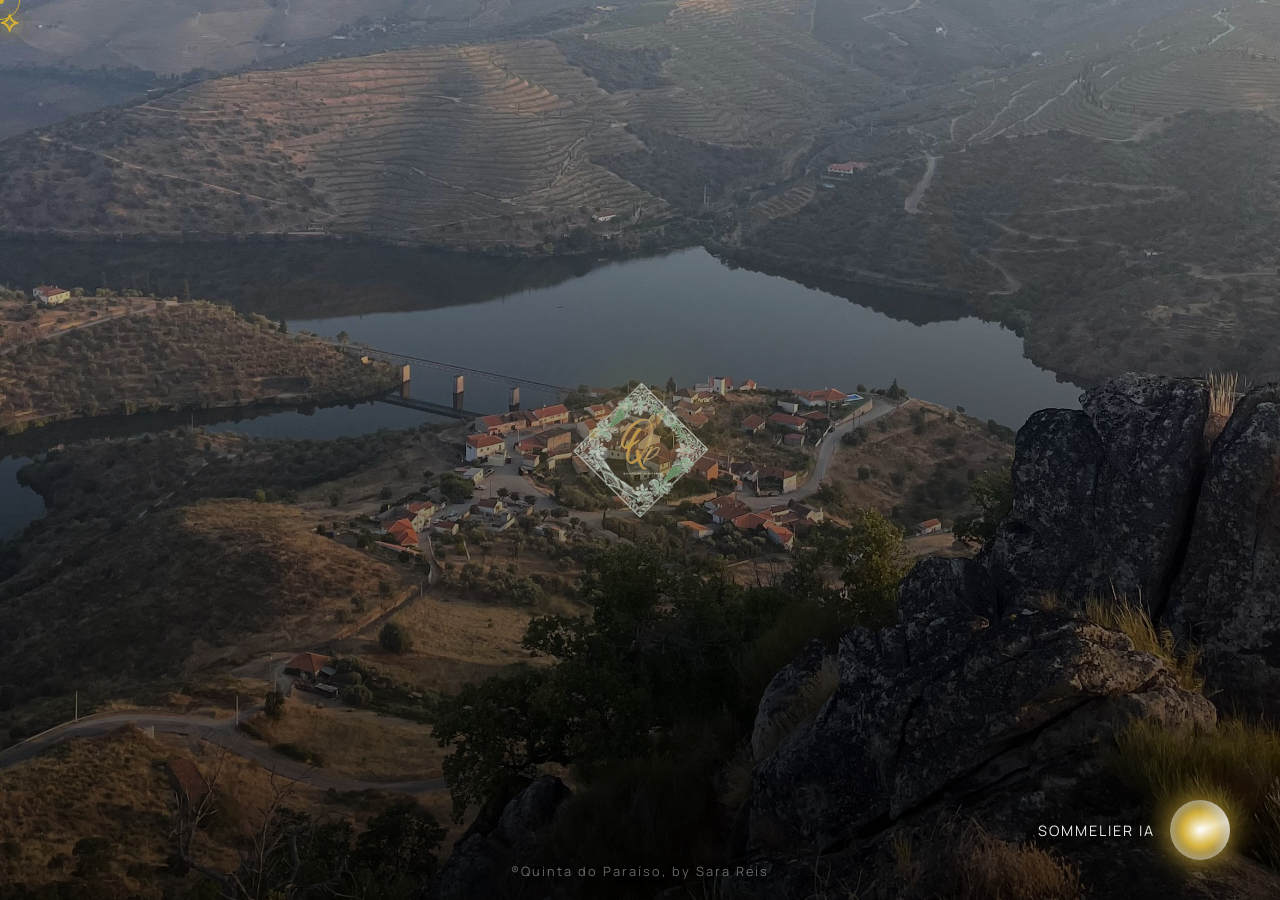
==== commit c3d33701: "Update site.html" ====
--- a/site.html
+++ b/site.html
@@ -9,32 +9,36 @@
 </head>
 <body>
 
-    <!-- MAPA PRINCIPAL E FUNDO -->
     <div class="map-container" id="mapa-interativo">
         <div class="map-bg-container" id="parallax-bg"></div>
         <div class="map-overlay" id="main-overlay" onclick="if(menuOpen) toggleMenu()"></div>
         
-        <!-- ÍCONES SOLITÁRIOS GEOMÉTRICOS FLUTUANTES -->
+        <div class="hero-title" id="main-title">
+            <h1>QUINTA DO PARAÍSO</h1>
+            <p>Experiências que amadurecem</p>
+        </div>
+
         <div class="float-container" id="float-container">
             <div class="lone-icon li-1 hover-target" data-t="O Clima do Vale" data-d="29°C com Céu Limpo. O cenário ideal para a maturação dos bagos de uva.">⟡</div>
             <div class="lone-icon li-2 hover-target" data-t="Época de Vindimas" data-d="Preparação avançada para a colheita manual da nossa Touriga Nacional.">⟡</div>
             <div class="lone-icon li-3 hover-target" data-t="Tradição Secular" data-d="12 gerações dedicadas à preservação do património histórico do Douro.">⟡</div>
             <div class="lone-icon li-4 hover-target" data-t="Excelência Comprovada" data-d="18 referências de vinho distinguidas e premiadas a nível mundial.">⟡</div>
             <div class="lone-icon li-5 hover-target" data-t="Descanso Absoluto" data-d="Os Pombais: Refúgios de luxo isolados com vista panorâmica e piscina privativa.">⟡</div>
+            <div class="lone-icon li-6 hover-target" data-t="Património UNESCO" data-d="Localizados em Vila Nova de Foz Côa, no coração do Alto Douro Vinhateiro.">⟡</div>
+            <div class="lone-icon li-7 hover-target" data-t="Respeito pela Terra" data-d="Práticas ecológicas que preservam o solo rico em xisto e a água do nosso rio.">⟡</div>
+            <div class="lone-icon li-8 hover-target" data-t="A Gastronomia" data-d="Restaurante exclusivo onde os sabores regionais encontram a alta cozinha.">⟡</div>
+            <div class="lone-icon li-9 hover-target" data-t="Pontuação Premium" data-d="94 Pontos Robert Parker alcançados na nossa última colheita de Grande Reserva.">⟡</div>
         </div>
 
-        <!-- TELA DE DESTAQUE FLUTUANTE -->
         <div class="huge-info-screen" id="info-display">
             <h2 id="info-title">Título</h2>
             <p id="info-desc">Descrição</p>
         </div>
 
-        <!-- LOGO MESTRE NO CENTRO -->
-        <div class="center-logo-wrapper hover-target" onclick="toggleMenu()">
+        <div class="center-logo-wrapper hover-target" id="logo-mestre-wrapper" onclick="toggleMenu()">
             <img src="Logo.png" alt="Quinta do Paraíso" class="master-logo" id="master-logo" onerror="this.src='https://via.placeholder.com/150x150/000/D4AF37?text=QP'">
         </div>
 
-        <!-- CARROSSEL 3D DRAGGABLE (9 FACES) -->
         <div class="carousel-container" id="carousel-container">
             <div class="carousel" id="carousel">
                 <div class="carousel-card card-1 hover-target" onclick="openSection('quem')">
@@ -69,14 +73,12 @@
 
         <div class="watermark">®Quinta do Paraíso, by Sara Reis</div>
 
-        <!-- SOMMELIER COM VOZ -->
         <div class="ai-orb-wrapper hover-target" onclick="openAI()">
-            <div class="ai-label">Falar com a<br>Sommelier IA</div>
+            <div class="ai-label">Sommelier IA</div>
             <div class="ai-orb"></div>
         </div>
     </div>
 
-    <!-- MODAL GERAL (Páginas Internas) -->
     <div class="modal-overlay" id="main-modal">
         <div class="modal-content custom-scroll">
             <button class="close-btn hover-target" onclick="closeSection()">FECHAR ✕</button>
@@ -84,18 +86,16 @@
         </div>
     </div>
 
-    <!-- LIGHTBOX GALERIA -->
     <div class="lightbox hover-target" id="lightbox" onclick="closeLb()">
         <span class="lb-close hover-target">✕</span>
         <img src="" id="lb-img">
     </div>
 
-    <!-- INTERFACE IA -->
     <div class="ai-interface" id="ai-interface">
         <button class="ai-close hover-target" onclick="closeAI()">Encerrar Ligação ✕</button>
         <div class="ai-core"></div>
         <div class="ai-chat-display">
-            <div class="ai-message" id="ai-message">"Olá. Sou a inteligência da Quinta do Paraíso. O que gostaria de explorar hoje?"</div>
+            <div class="ai-message" id="ai-message">"Olá. Sou a inteligência da Quinta do Paraíso. Escolha uma questão para darmos início à nossa conversa."</div>
         </div>
         <div class="ai-suggestions">
             <button class="ai-pill hover-target" onclick="askAI('Que vinho acompanha bem polvo à lagareiro?')">Vinho para polvo à lagareiro?</button>
--- a/style.css
+++ b/style.css
@@ -20,12 +20,7 @@
 .map-bg-container { position: absolute; top: -5%; left: -5%; width: 110%; height: 110%; z-index: 0; transition: filter 1s ease, transform 0.8s ease; background: url('fundo_douro.jpg') center/cover no-repeat; }
 .map-overlay { position: absolute; top: 0; left: 0; width: 100%; height: 100%; background: linear-gradient(rgba(0,0,0,0.1), rgba(0,0,0,0.75)); pointer-events: none; z-index: 1; transition: background 0.8s ease; }
 .map-container.menu-open .map-bg-container { filter: blur(14px) brightness(0.3); transform: scale(1.05); }
-
-/* TÍTULO SUPERIOR DIREITO */
-.hero-title { position: absolute; top: 40px; right: 50px; text-align: right; z-index: 50; transition: opacity 0.5s; pointer-events: none;}
-.hero-title h1 { font-size: 2.5rem; letter-spacing: 3px; text-shadow: 0 5px 15px rgba(0,0,0,0.8); color: #fff;}
-.hero-title p { font-size: 1rem; color: var(--accent-color); letter-spacing: 2px; text-transform: uppercase; margin-top: 5px; text-shadow: 0 2px 5px rgba(0,0,0,0.9); font-weight: 600; }
-.map-container.menu-open .hero-title { opacity: 0; }
+.map-container.menu-open .map-overlay { pointer-events: all; cursor: pointer; }
 
 /* LOGO MESTRE NO CENTRO */
 .center-logo-wrapper { position: absolute; top: 50%; left: 50%; transform: translate(-50%, -50%); z-index: 100; display: flex; flex-direction: column; align-items: center; transition: all 0.6s cubic-bezier(0.34, 1.56, 0.64, 1); }
@@ -37,7 +32,7 @@
 .float-container { position: absolute; top: 0; left: 0; width: 100%; height: 100%; z-index: 40; transition: opacity 0.5s; pointer-events: none; }
 .map-container.menu-open .float-container { opacity: 0; pointer-events: none !important; }
 
-.lone-icon { position: absolute; font-size: 2rem; color: var(--accent-color); pointer-events: all; transition: transform 0.4s cubic-bezier(0.34, 1.56, 0.64, 1), opacity 0.4s, color 0.3s; filter: drop-shadow(0 0 10px rgba(212, 175, 55, 0.5)); cursor: pointer; opacity: 0.6;}
+.lone-icon { position: absolute; font-size: 1.8rem; color: var(--accent-color); pointer-events: all; transition: transform 0.4s cubic-bezier(0.34, 1.56, 0.64, 1), opacity 0.4s, color 0.3s; filter: drop-shadow(0 0 10px rgba(212, 175, 55, 0.5)); cursor: pointer; opacity: 0.6;}
 .lone-icon:hover { transform: scale(2) !important; z-index: 60; filter: drop-shadow(0 0 25px var(--accent-color)); color: #fff; opacity: 1;}
 .lone-icon.flee { transform: scale(0) translate(100px, -100px) !important; opacity: 0 !important; pointer-events: none; }
 
@@ -60,31 +55,22 @@
 .huge-info-screen p { font-size: 1.6rem; color: #fff; text-shadow: 0 5px 15px rgba(0,0,0,0.9); font-weight: 300; max-width: 800px; line-height: 1.6; transform: translateY(20px); transition: transform 0.6s; }
 .huge-info-screen.active h2, .huge-info-screen.active p { transform: translateY(0); }
 
-/* ================= CARROSSEL 3D ================= */
-.map-container.menu-open .map-overlay { pointer-events: all; cursor: pointer; }
-
-.carousel-container { position: absolute; top: 48%; left: 50%; width: 100%; height: 420px; transform: translate(-50%, -50%); z-index: 80; perspective: 1800px; pointer-events: none; opacity: 0; transition: opacity 0.6s ease; }
+/* CARROSSEL 3D CENTRALIZADO */
+.carousel-container { position: absolute; top: 50%; left: 50%; width: 320px; height: 420px; transform: translate(-50%, -50%); z-index: 80; perspective: 1600px; pointer-events: none; opacity: 0; transition: opacity 0.6s ease; }
 .map-container.menu-open .carousel-container { pointer-events: all; opacity: 1; }
 .carousel { width: 100%; height: 100%; position: absolute; transform-style: preserve-3d; transform: rotateX(-5deg); display: flex; justify-content: center; align-items: center;}
 
-/* Cartões com a nova lógica Visual (Ícone central -> Texto sobe) */
 .carousel-card { position: absolute; width: 240px; height: 340px; background: rgba(12, 12, 12, 0.85); border: 1px solid rgba(212, 175, 55, 0.4); border-radius: 15px; backdrop-filter: blur(15px); display: flex; flex-direction: column; align-items: center; text-align: center; padding: 30px 20px; transition: border-color 0.4s, box-shadow 0.4s, background 0.4s; overflow: hidden; cursor: pointer;}
 .carousel-card:hover { border-color: rgba(212, 175, 55, 1); box-shadow: 0 0 45px rgba(212, 175, 55, 0.7); background: rgba(212, 175, 55, 0.12); }
-
-/* O ícone começa no meio e sobe no hover */
 .card-icon { font-size: 3.5rem; text-shadow: 0 0 15px rgba(212, 175, 55, 0.8); pointer-events: none; transform: translateY(80px); transition: transform 0.4s cubic-bezier(0.34, 1.56, 0.64, 1); margin-bottom: 0;}
 .carousel-card:hover .card-icon { transform: translateY(-40px); }
-
-/* O texto começa invisível em baixo e sobe no hover */
 .card-text { position: absolute; bottom: 30px; left: 0; width: 100%; padding: 0 20px; opacity: 0; transform: translateY(20px); transition: all 0.4s cubic-bezier(0.34, 1.56, 0.64, 1); pointer-events: none;}
 .carousel-card:hover .card-text { opacity: 1; transform: translateY(0); }
-
 .card-text h3 { color: var(--accent-color); font-size: 1.3rem; margin-bottom: 8px; font-family: 'Cinzel', serif; }
 .card-text p { color: #ccc; font-size: 0.85rem; line-height: 1.5; }
 
-/* SOMMELIER E MARCA DE ÁGUA */
+/* MARCA DE ÁGUA E IA */
 .watermark { position: absolute; bottom: 20px; width: 100%; text-align: center; color: rgba(255,255,255,0.4); font-family: 'Manrope', sans-serif; font-size: 0.8rem; letter-spacing: 2px; z-index: 10; pointer-events: none; text-shadow: 0 2px 5px rgba(0,0,0,0.8); }
-
 .ai-orb-wrapper { position: absolute; bottom: 40px; right: 50px; z-index: 120; display: flex; align-items: center; gap: 15px; transition: transform 0.3s; pointer-events: all; cursor: pointer;}
 .ai-orb-wrapper:hover { transform: scale(1.1); }
 .ai-label { font-family: 'Manrope', sans-serif; font-size: 0.9rem; text-transform: uppercase; letter-spacing: 2px; color: rgba(255,255,255,0.9); text-align: right; text-shadow: 0 2px 5px #000; }
@@ -99,60 +85,65 @@
 .modal-overlay.active .modal-content { transform: translateY(0) scale(1); }
 .close-btn { position: absolute; top: 25px; right: 30px; font-size: 1.5rem; color: var(--text-color); background: none; border: none; font-family: 'Manrope'; transition: color 0.3s; font-weight: 600; z-index: 100; pointer-events: all; }
 .close-btn:hover { color: var(--accent-color); }
+
 .custom-scroll::-webkit-scrollbar { width: 6px; }
 .custom-scroll::-webkit-scrollbar-track { background: transparent; }
 .custom-scroll::-webkit-scrollbar-thumb { background: rgba(212, 175, 55, 0.5); border-radius: 10px; }
-
 .modal-title { font-size: 3rem; color: var(--accent-color); margin-bottom: 25px; border-bottom: 1px dashed rgba(212, 175, 55, 0.3); padding-bottom: 15px; text-shadow: 0 2px 5px rgba(0,0,0,0.5); text-align: center; font-family: 'Cinzel', serif; }
 .modal-text { font-size: 1.1rem; line-height: 1.8; color: #ddd; text-align: center; max-width: 800px; margin: 0 auto 30px; }
 
-/* ================= DESIGN ESPECÍFICO DAS SECÇÕES ================= */
+/* ================= LOJA VÍNICA ================= */
+.shop-grid-luxury { display: grid; grid-template-columns: repeat(auto-fit, minmax(260px, 1fr)); gap: 30px; padding: 20px; }
+.luxury-wine-card { background: rgba(10,10,10,0.8); border: 1px solid rgba(212,175,55,0.2); border-radius: 15px; padding: 30px 20px; text-align: center; transition: all 0.4s; display: flex; flex-direction: column; align-items: center; justify-content: space-between; pointer-events: all;}
+.luxury-wine-card:hover { border-color: var(--accent-color); transform: translateY(-10px); box-shadow: 0 15px 30px rgba(212,175,55,0.15); }
+.wine-bottle-img { height: 250px; object-fit: contain; margin-bottom: 20px; filter: drop-shadow(0 10px 15px rgba(0,0,0,0.8)); transition: transform 0.4s; }
+.luxury-wine-card:hover .wine-bottle-img { transform: scale(1.08); }
+.wine-type { color: var(--accent-color); font-family: 'Cinzel', serif; font-size: 0.8rem; letter-spacing: 2px; text-transform: uppercase; margin-bottom: 8px; display: block; }
+.wine-name { color: #fff; font-family: 'Cinzel', serif; font-size: 1.3rem; margin-bottom: 15px; }
+.wine-price { font-size: 1.5rem; color: #fff; font-weight: 600; margin-bottom: 20px; }
+.btn-buy { padding: 10px 25px; background: transparent; border: 1px solid var(--accent-color); color: var(--accent-color); border-radius: 30px; font-family: 'Manrope'; font-size: 0.9rem; text-transform: uppercase; transition: all 0.3s; pointer-events: all;}
+.btn-buy:hover { background: var(--accent-color); color: #000; font-weight: 700; box-shadow: 0 0 15px var(--accent-color);}
 
-/* Loja Haute Couture */
-.shop-showcase { display: flex; gap: 30px; justify-content: center; margin-top: 40px; flex-wrap: wrap;}
-.wine-vessel { width: 320px; background: linear-gradient(180deg, rgba(20,20,20,0.9), rgba(5,5,5,0.95)); border: 1px solid rgba(212,175,55,0.2); border-radius: 20px; padding: 40px 25px; text-align: center; position: relative; overflow: hidden; pointer-events: all; transition: all 0.5s cubic-bezier(0.19, 1, 0.22, 1); }
-.wine-vessel:hover { border-color: var(--accent-color); transform: translateY(-15px); box-shadow: 0 20px 40px rgba(212,175,55,0.15); }
-.wine-bottle-art { font-size: 6rem; margin-bottom: 15px; filter: drop-shadow(0 10px 15px rgba(0,0,0,0.8)); transition: transform 0.4s; }
-.wine-vessel:hover .wine-bottle-art { transform: scale(1.1); }
-.wine-vintage { color: var(--accent-color); font-family: 'Cinzel', serif; font-size: 0.9rem; letter-spacing: 3px; text-transform: uppercase; margin-bottom: 10px; }
-.wine-name { font-family: 'Cinzel', serif; font-size: 1.6rem; color: #fff; margin-bottom: 15px; }
-.wine-desc { font-size: 0.95rem; color: #aaa; line-height: 1.6; margin-bottom: 25px; min-height: 60px; }
-.wine-pricing { font-size: 1.8rem; color: var(--accent-color); font-weight: 700; margin-bottom: 25px; font-family: 'Cinzel', serif; }
+/* ================= RESERVAS (Card de Luxo) ================= */
+.booking-card { background: linear-gradient(135deg, rgba(20,20,20,0.9), rgba(5,5,5,0.95)); border: 1px solid rgba(212,175,55,0.3); border-radius: 20px; padding: 40px; max-width: 800px; margin: 0 auto; box-shadow: 0 20px 40px rgba(0,0,0,0.5); pointer-events: all;}
+.booking-grid { display: grid; grid-template-columns: 1fr 1fr; gap: 25px; text-align: left; }
+.input-group { display: flex; flex-direction: column; gap: 8px; pointer-events: all;}
+.input-group label { color: var(--accent-color); font-family: 'Cinzel', serif; font-size: 0.95rem; letter-spacing: 1px; text-transform: uppercase; }
+.input-group input, .input-group select { background: rgba(255,255,255,0.05); border: 1px solid rgba(255,255,255,0.1); color: #fff; padding: 12px 15px; border-radius: 8px; font-family: 'Manrope', sans-serif; font-size: 1rem; transition: all 0.3s; pointer-events: all;}
+.input-group input:focus, .input-group select:focus { border-color: var(--accent-color); outline: none; background: rgba(212,175,55,0.05); }
+.btn-submit { display: block; margin: 40px auto 0; padding: 15px 40px; background-color: var(--accent-color); color: #000; border: none; border-radius: 50px; font-family: 'Manrope', sans-serif; font-size: 1rem; text-transform: uppercase; transition: all 0.4s; font-weight: 700; pointer-events: all; }
+.btn-submit:hover { background-color: #fff; box-shadow: 0 0 20px rgba(255,255,255,0.5); transform: translateY(-3px);}
 
-/* Galeria Cover Flow */
+/* ================= CONTACTOS E MAPA ================= */
+.contacts-wrapper { display: flex; gap: 40px; justify-content: center; text-align: left; max-width: 1000px; margin: 0 auto; flex-wrap: wrap; }
+.contacts-info { flex: 1; min-width: 300px; background: rgba(0,0,0,0.5); padding: 30px; border-radius: 15px; border-left: 2px solid var(--accent-color); }
+.map-embed-container { flex: 1.5; min-width: 400px; border-radius: 15px; overflow: hidden; border: 2px solid rgba(212, 175, 55, 0.4); box-shadow: 0 10px 30px rgba(0,0,0,0.8); }
+/* Oculta cores berrantes do google maps para dar ar de luxo noturno */
+.map-embed-container iframe { filter: grayscale(80%) invert(90%) hue-rotate(180deg) contrast(90%); }
+
+/* ================= GALERIA COVER FLOW ================= */
 .dynamic-gallery { display: flex; gap: 20px; overflow-x: auto; padding: 40px 20px; perspective: 1000px; justify-content: center; }
 .gal-card { min-width: 250px; height: 350px; border-radius: 15px; background-size: cover; background-position: center; transition: all 0.5s; filter: grayscale(80%) brightness(0.6); cursor: pointer; pointer-events: all; transform: rotateY(15deg); border: 1px solid rgba(212,175,55,0.3); box-shadow: -10px 10px 20px rgba(0,0,0,0.8);}
 .gal-card:hover { filter: grayscale(0%) brightness(1); transform: rotateY(0deg) scale(1.1) translateZ(50px); z-index: 10; box-shadow: 0 20px 40px rgba(212,175,55,0.3); border-color: var(--accent-color); }
+
 .lightbox { position: fixed; top:0; left:0; width:100%; height:100%; background:rgba(0,0,0,0.96); z-index: 100000; display:flex; justify-content:center; align-items:center; opacity:0; pointer-events:none; transition: opacity 0.4s ease; }
 .lightbox.active { opacity:1; pointer-events:all; }
 .lightbox img { max-width: 90%; max-height: 90%; border: 2px solid var(--accent-color); border-radius: 12px; box-shadow: 0 0 50px rgba(212,175,55,0.3); }
 .lb-close { position: absolute; top: 30px; right: 40px; color: #fff; font-size: 2rem; cursor: pointer; pointer-events:all; }
 
-/* Testemunhos (Com Filtro) */
-.star-filter-container { text-align: center; margin-bottom: 40px; }
-.filter-star { font-size: 4rem; color: #444; cursor: pointer; transition: all 0.3s; display: inline-block; pointer-events: all; text-shadow: 0 5px 10px rgba(0,0,0,0.8); }
-.filter-star.active, .filter-star:hover, .filter-star:hover ~ .filter-star { color: var(--accent-color); text-shadow: 0 0 20px var(--accent-color); transform: scale(1.1); }
-.reviews-wrapper { display: flex; flex-direction: column; gap: 20px; max-width: 800px; margin: 0 auto; }
-.review-card { display: none; background: rgba(20,20,20,0.8); padding: 35px; border-radius: 15px; border-left: 4px solid var(--accent-color); animation: fadeInRev 0.5s forwards; box-shadow: 0 10px 20px rgba(0,0,0,0.5); }
-.review-card.show { display: block; }
-@keyframes fadeInRev { from{opacity:0; transform:translateX(-20px);} to{opacity:1; transform:translateX(0);} }
-.rev-stars { color: var(--accent-color); font-size: 1.5rem; margin-bottom: 15px; }
-.rev-text { font-family: 'Cinzel', serif; font-size: 1.3rem; font-style: italic; color: #fff; line-height: 1.6; margin-bottom: 15px; }
-.rev-author { font-size: 1rem; color: var(--accent-color); text-transform: uppercase; font-weight: 600; letter-spacing: 1px; }
+/* ================= MURAL SOCIAL ================= */
+.insta-header { display: flex; align-items: center; gap: 30px; margin-bottom: 40px; justify-content: center; }
+.insta-profile { width: 120px; height: 120px; border-radius: 50%; border: 3px solid var(--accent-color); background: url('Logo.png') center/cover; }
+.insta-stats { display: flex; gap: 30px; color: #fff; font-family: 'Manrope'; }
+.insta-stats div { text-align: center; }
+.insta-stats strong { display: block; font-size: 1.5rem; font-family: 'Cinzel'; }
+.insta-grid { display: grid; grid-template-columns: repeat(3, 1fr); gap: 15px; max-width: 900px; margin: 0 auto;}
+.insta-post { position: relative; aspect-ratio: 1; background: #222; border-radius: 10px; overflow: hidden; pointer-events: all; }
+.insta-post img { width: 100%; height: 100%; object-fit: cover; }
+.insta-overlay { position: absolute; top:0;left:0;width:100%;height:100%; background:rgba(0,0,0,0.65); display:flex; justify-content:center; align-items:center; opacity:0; transition: opacity 0.3s; color:#fff; font-size: 1.5rem; font-family:'Manrope'; gap: 15px;}
+.insta-post:hover .insta-overlay { opacity: 1; }
 
-/* Mural Social */
-.insta-container-feed { max-width: 900px; margin: 0 auto; }
-.insta-top-row { display: flex; align-items: center; gap: 40px; margin-bottom: 35px; border-bottom: 1px solid rgba(212,175,55,0.2); padding-bottom: 25px; }
-.insta-avatar { width: 110px; height: 110px; border-radius: 50%; border: 2px solid var(--accent-color); background: url('Logo.png') center/cover; }
-.insta-metrics { display: flex; gap: 30px; font-size: 1rem; color: #ddd; }
-.insta-metrics strong { color: #fff; font-family: 'Cinzel', serif; display: block; font-size: 1.4rem; }
-.insta-photo-grid { display: grid; grid-template-columns: repeat(3, 1fr); gap: 15px; }
-.insta-grid-cell { aspect-ratio: 1; border-radius: 10px; overflow: hidden; position: relative; border: 1px solid rgba(255,255,255,0.1); pointer-events: all; }
-.insta-grid-cell img { width: 100%; height: 100%; object-fit: cover; }
-.insta-cell-hover { position: absolute; top:0; left:0; width:100%; height:100%; background:rgba(0,0,0,0.65); display:flex; justify-content:center; align-items:center; gap: 20px; color:#fff; font-weight:700; opacity:0; transition: opacity 0.3s; }
-.insta-grid-cell:hover .insta-cell-hover { opacity: 1; }
-
-/* Jogos Interativos */
+/* ================= JOGOS ================= */
 .game-zone { text-align: center; }
 .game-tab-buttons { display: flex; gap: 15px; justify-content: center; margin-bottom: 25px; }
 .game-selector-pill { padding: 10px 25px; background: rgba(255,255,255,0.05); border: 1px solid rgba(212,175,55,0.3); color: #fff; border-radius: 30px; cursor: pointer; pointer-events: all; transition: all 0.3s; font-family: 'Cinzel', serif; }
@@ -168,14 +159,19 @@
 .mem-card { width: 80px; height: 80px; background: rgba(212,175,55,0.2); border: 1px solid var(--accent-color); border-radius: 10px; display: flex; justify-content: center; align-items: center; font-size: 2rem; cursor: pointer; pointer-events: all; transition: transform 0.3s; color: transparent; }
 .mem-card.flipped { background: rgba(0,0,0,0.8); color: #fff; transform: rotateY(180deg); }
 
-/* Botões e Formulários */
-.btn-submit { display: block; margin: 30px auto 0; padding: 14px 40px; background-color: var(--accent-color); color: #000; border: none; border-radius: 50px; font-family: 'Manrope', sans-serif; font-size: 1rem; text-transform: uppercase; transition: all 0.4s; font-weight: 700; pointer-events: all; }
-.btn-submit:hover { background-color: #fff; box-shadow: 0 0 20px rgba(255,255,255,0.5); transform: translateY(-3px);}
-.narrative-form { font-size: 1.4rem; line-height: 2.2; color: #ccc; text-align: center; font-family: 'Cinzel', serif; max-width: 800px; margin: 0 auto; }
-.narrative-form input, .narrative-form select { font-family: 'Cinzel', serif; font-size: 1.4rem; color: var(--accent-color); background: transparent; border: none; border-bottom: 1px dashed #666; padding: 0 5px; text-align: center; transition: border-color 0.3s; }
-.narrative-form input:focus { outline: none; border-bottom-color: var(--accent-color); }
+/* ================= REVIEWS COM FILTRO DE ESTRELAS ================= */
+.star-filter-container { text-align: center; margin-bottom: 40px; }
+.filter-star { font-size: 4rem; color: #444; cursor: pointer; transition: all 0.3s; display: inline-block; pointer-events: all; text-shadow: 0 5px 10px rgba(0,0,0,0.8); }
+.filter-star.active, .filter-star:hover, .filter-star:hover ~ .filter-star { color: var(--accent-color); text-shadow: 0 0 20px var(--accent-color); transform: scale(1.1); }
+.reviews-wrapper { display: flex; flex-direction: column; gap: 20px; max-width: 800px; margin: 0 auto; }
+.review-card { display: none; background: rgba(20,20,20,0.8); padding: 35px; border-radius: 15px; border-left: 4px solid var(--accent-color); animation: fadeInRev 0.5s forwards; box-shadow: 0 10px 20px rgba(0,0,0,0.5); }
+.review-card.show { display: block; }
+@keyframes fadeInRev { from{opacity:0; transform:translateX(-20px);} to{opacity:1; transform:translateX(0);} }
+.rev-stars { color: var(--accent-color); font-size: 1.5rem; margin-bottom: 15px; }
+.rev-text { font-family: 'Cinzel', serif; font-size: 1.3rem; font-style: italic; color: #fff; line-height: 1.6; margin-bottom: 15px; }
+.rev-author { font-size: 1rem; color: var(--accent-color); text-transform: uppercase; font-weight: 600; letter-spacing: 1px; }
 
-/* INTERFACE IA */
+/* ================= IA SOMMELIER INTERFACE ================= */
 .ai-interface { position: fixed; top: 0; left: 0; width: 100%; height: 100vh; background: rgba(0,0,0,0.92); backdrop-filter: blur(25px); display: flex; flex-direction: column; justify-content: center; align-items: center; opacity: 0; pointer-events: none; transition: opacity 0.6s ease; z-index: 100000; }
 .ai-interface.active { opacity: 1; pointer-events: all; }
 .ai-core { width: 150px; height: 150px; border-radius: 50%; background: var(--accent-color); box-shadow: 0 0 80px var(--accent-color); margin-bottom: 40px; animation: aiBreathe 3s ease-in-out infinite alternate; position: relative; display: flex; justify-content: center; align-items: center; }
@@ -187,3 +183,16 @@
 .ai-pill:hover { background: var(--accent-color); color: #000; border-color: var(--accent-color); transform: translateY(-3px); box-shadow: 0 10px 20px rgba(212,175,55,0.3);}
 .ai-close { position: absolute; top: 30px; right: 40px; color: #fff; font-size: 1.2rem; background: none; border: none; font-family: 'Manrope'; opacity: 0.5; transition: opacity 0.3s; pointer-events: all; cursor: pointer;}
 .ai-close:hover { opacity: 1; color: var(--accent-color); }
+
+/* ================= ATIVIDADES E SERVIÇOS (GRELHA DE LUXO) ================= */
+.services-luxury-grid { display: grid; grid-template-columns: repeat(auto-fit, minmax(320px, 1fr)); gap: 20px; margin-top: 30px; max-width: 1050px; margin-left: auto; margin-right: auto; }
+.service-item { display: flex; align-items: center; gap: 20px; background: rgba(10,10,10,0.8); border: 1px solid rgba(212,175,55,0.2); padding: 25px; border-radius: 15px; transition: all 0.4s cubic-bezier(0.19, 1, 0.22, 1); pointer-events: all; cursor: none; }
+.service-item:hover { border-color: var(--accent-color); transform: translateY(-5px) scale(1.02); box-shadow: 0 15px 30px rgba(212,175,55,0.15); background: rgba(212,175,55,0.05); }
+.si-icon { font-size: 2.8rem; filter: drop-shadow(0 0 10px rgba(212,175,55,0.4)); transition: transform 0.4s; }
+.service-item:hover .si-icon { transform: scale(1.15) rotate(5deg); }
+.si-details { text-align: left; }
+.si-details h4 { color: #fff; font-family: 'Cinzel', serif; font-size: 1.2rem; margin-bottom: 5px; text-shadow: 0 2px 4px rgba(0,0,0,0.8);}
+.si-details p { color: var(--accent-color); font-size: 0.95rem; font-weight: 600; font-family: 'Manrope', sans-serif; letter-spacing: 1px; }
+.si-details p span { color: #555; margin: 0 8px; }
+.service-highlight { grid-column: 1 / -1; display: flex; justify-content: center; background: linear-gradient(135deg, rgba(212,175,55,0.1), rgba(0,0,0,0.8)); border-color: rgba(212,175,55,0.6); }
+.service-highlight .si-details { text-align: center; }
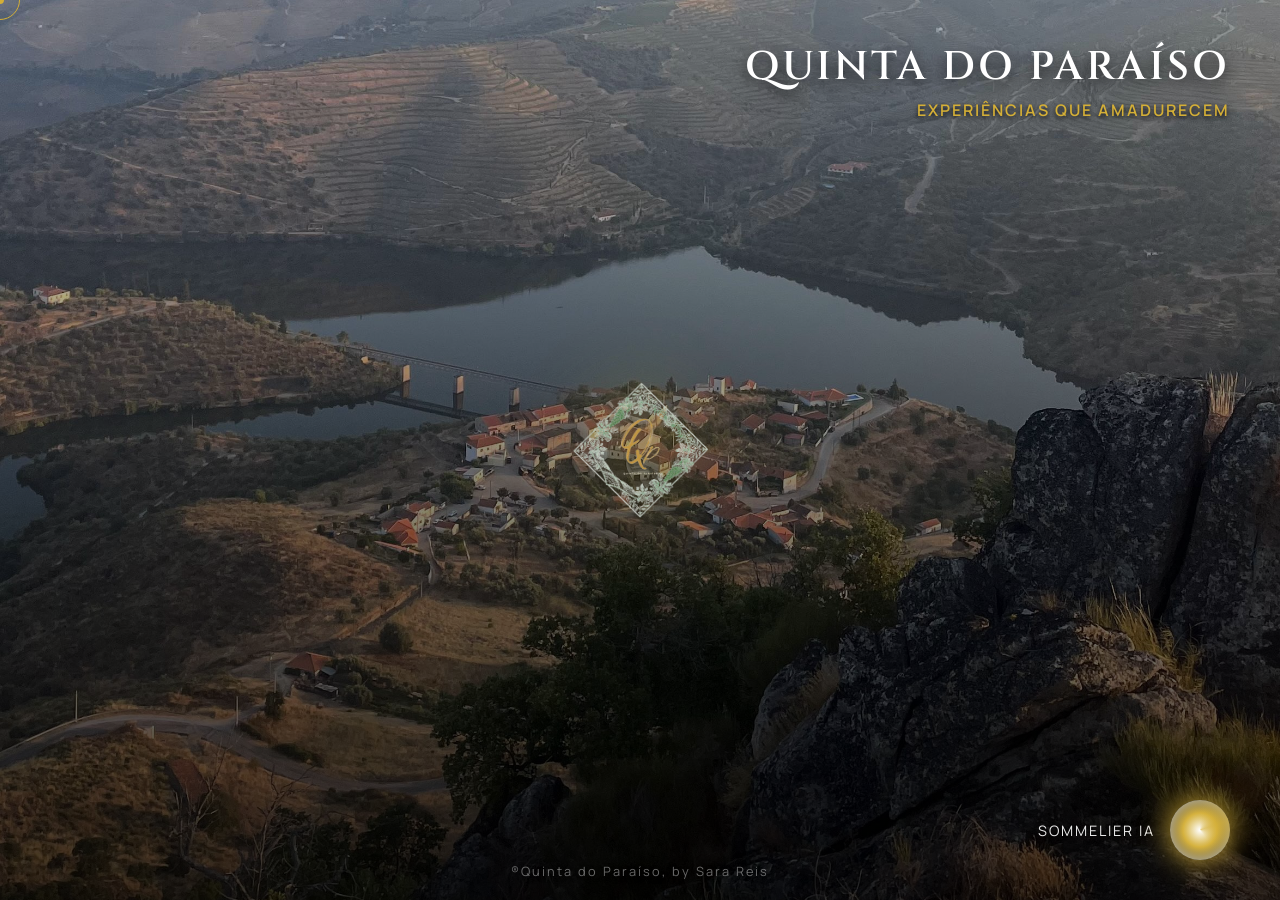
==== commit 0fc6d0bc: "Update site.html" ====
--- a/site.html
+++ b/site.html
@@ -11,6 +11,7 @@
 
     <div class="map-container" id="mapa-interativo">
         <div class="map-bg-container" id="parallax-bg"></div>
+        <!-- Ao clicar no overlay escuro, fecha o menu se estiver aberto -->
         <div class="map-overlay" id="main-overlay" onclick="if(menuOpen) toggleMenu()"></div>
         
         <div class="hero-title" id="main-title">
@@ -19,15 +20,15 @@
         </div>
 
         <div class="float-container" id="float-container">
-            <div class="lone-icon li-1 hover-target" data-t="O Clima do Vale" data-d="29°C com Céu Limpo. O cenário ideal para a maturação dos bagos de uva.">⟡</div>
-            <div class="lone-icon li-2 hover-target" data-t="Época de Vindimas" data-d="Preparação avançada para a colheita manual da nossa Touriga Nacional.">⟡</div>
-            <div class="lone-icon li-3 hover-target" data-t="Tradição Secular" data-d="12 gerações dedicadas à preservação do património histórico do Douro.">⟡</div>
-            <div class="lone-icon li-4 hover-target" data-t="Excelência Comprovada" data-d="18 referências de vinho distinguidas e premiadas a nível mundial.">⟡</div>
-            <div class="lone-icon li-5 hover-target" data-t="Descanso Absoluto" data-d="Os Pombais: Refúgios de luxo isolados com vista panorâmica e piscina privativa.">⟡</div>
-            <div class="lone-icon li-6 hover-target" data-t="Património UNESCO" data-d="Localizados em Vila Nova de Foz Côa, no coração do Alto Douro Vinhateiro.">⟡</div>
-            <div class="lone-icon li-7 hover-target" data-t="Respeito pela Terra" data-d="Práticas ecológicas que preservam o solo rico em xisto e a água do nosso rio.">⟡</div>
-            <div class="lone-icon li-8 hover-target" data-t="A Gastronomia" data-d="Restaurante exclusivo onde os sabores regionais encontram a alta cozinha.">⟡</div>
-            <div class="lone-icon li-9 hover-target" data-t="Pontuação Premium" data-d="94 Pontos Robert Parker alcançados na nossa última colheita de Grande Reserva.">⟡</div>
+            <div class="lone-icon li-1 hover-target" data-t="O Clima do Vale" data-d="29°C com Céu Limpo. O cenário ideal para a maturação dos bagos de uva."></div>
+            <div class="lone-icon li-2 hover-target" data-t="Época de Vindimas" data-d="Preparação avançada para a colheita manual da nossa Touriga Nacional."></div>
+            <div class="lone-icon li-3 hover-target" data-t="Tradição Secular" data-d="12 gerações dedicadas à preservação do património histórico do Douro."></div>
+            <div class="lone-icon li-4 hover-target" data-t="Excelência Comprovada" data-d="18 referências de vinho distinguidas e premiadas a nível mundial."></div>
+            <div class="lone-icon li-5 hover-target" data-t="Descanso Absoluto" data-d="Os Pombais: Refúgios de luxo isolados com vista panorâmica e piscina privativa."></div>
+            <div class="lone-icon li-6 hover-target" data-t="Património UNESCO" data-d="Localizados em Vila Nova de Foz Côa, no coração do Alto Douro Vinhateiro."></div>
+            <div class="lone-icon li-7 hover-target" data-t="Respeito pela Terra" data-d="Práticas ecológicas que preservam o solo rico em xisto e a água do nosso rio."></div>
+            <div class="lone-icon li-8 hover-target" data-t="A Gastronomia" data-d="Restaurante exclusivo onde os sabores regionais encontram a alta cozinha."></div>
+            <div class="lone-icon li-9 hover-target" data-t="Pontuação Premium" data-d="94 Pontos Robert Parker alcançados na nossa última colheita de Grande Reserva."></div>
         </div>
 
         <div class="huge-info-screen" id="info-display">
@@ -35,8 +36,9 @@
             <p id="info-desc">Descrição</p>
         </div>
 
+        <!-- Logo aumentado -->
         <div class="center-logo-wrapper hover-target" id="logo-mestre-wrapper" onclick="toggleMenu()">
-            <img src="Logo.png" alt="Quinta do Paraíso" class="master-logo" id="master-logo" onerror="this.src='https://via.placeholder.com/150x150/000/D4AF37?text=QP'">
+            <img src="Logo.png" alt="Quinta do Paraíso" class="master-logo" id="master-logo" onerror="this.src='https://via.placeholder.com/220x220/000/D4AF37?text=QP'">
         </div>
 
         <div class="carousel-container" id="carousel-container">
@@ -50,22 +52,25 @@
                 <div class="carousel-card card-3 hover-target" onclick="openSection('loja')">
                     <div class="card-icon">🍷</div><div class="card-text"><h3>Loja Vínica</h3><p>Colheitas exclusivas e Azeite.</p></div>
                 </div>
-                <div class="carousel-card card-4 hover-target" onclick="openSection('reservas')">
+                <div class="carousel-card card-4 hover-target" onclick="openSection('restaurante')">
+                    <div class="card-icon">🍽️</div><div class="card-text"><h3>Restaurante</h3><p>Sabores de fusão com vista rio.</p></div>
+                </div>
+                <div class="carousel-card card-5 hover-target" onclick="openSection('reservas')">
                     <div class="card-icon">🛎️</div><div class="card-text"><h3>Reservas</h3><p>O seu refúgio no vale.</p></div>
                 </div>
-                <div class="carousel-card card-5 hover-target" onclick="openSection('contactos')">
+                <div class="carousel-card card-6 hover-target" onclick="openSection('contactos')">
                     <div class="card-icon">📜</div><div class="card-text"><h3>Contactos</h3><p>Fale diretamente connosco.</p></div>
                 </div>
-                <div class="carousel-card card-6 hover-target" onclick="openSection('jogos')">
-                    <div class="card-icon">🧩</div><div class="card-text"><h3>Academia</h3><p>Jogos didáticos da vinha.</p></div>
+                <div class="carousel-card card-7 hover-target" onclick="openSection('jogos')">
+                    <div class="card-icon">🍇</div><div class="card-text"><h3>Academia</h3><p>O Jogo Mágico da Vindima.</p></div>
                 </div>
-                <div class="carousel-card card-7 hover-target" onclick="openSection('galeria')">
+                <div class="carousel-card card-8 hover-target" onclick="openSection('galeria')">
                     <div class="card-icon">📸</div><div class="card-text"><h3>Galeria</h3><p>A Quinta em alta definição.</p></div>
                 </div>
-                <div class="carousel-card card-8 hover-target" onclick="openSection('reviews')">
+                <div class="carousel-card card-9 hover-target" onclick="openSection('reviews')">
                     <div class="card-icon">⭐</div><div class="card-text"><h3>Testemunhos</h3><p>A voz de quem nos visita.</p></div>
                 </div>
-                <div class="carousel-card card-9 hover-target" onclick="openSection('mural')">
+                <div class="carousel-card card-10 hover-target" onclick="openSection('mural')">
                     <div class="card-icon">🌐</div><div class="card-text"><h3>Mural Social</h3><p>Comunidade #QuintaDoParaiso.</p></div>
                 </div>
             </div>
--- a/style.css
+++ b/style.css
@@ -10,7 +10,7 @@
 h1, h2, h3 { font-family: 'Cinzel', serif; font-weight: 600; }
 
 /* CURSORES */
-.cursor-dot, .cursor-outline { position: fixed; top: 0; left: 0; transform: translate(-50%, -50%); border-radius: 50%; z-index: 99999999; pointer-events: none !important; }
+.cursor-dot, .cursor-outline { position: fixed; top: 0; left: 0; transform: translate(-50%, -50%); border-radius: 50%; z-index: 999999999; pointer-events: none !important; }
 .cursor-dot { width: 8px; height: 8px; background-color: var(--accent-color); }
 .cursor-outline { width: 40px; height: 40px; border: 1px solid var(--accent-color); transition: width 0.2s, height 0.2s, background-color 0.2s; }
 .cursor-outline.expand { width: 80px; height: 80px; background-color: rgba(212, 175, 55, 0.15); backdrop-filter: blur(2px); }
@@ -20,118 +20,142 @@
 .map-bg-container { position: absolute; top: -5%; left: -5%; width: 110%; height: 110%; z-index: 0; transition: filter 1s ease, transform 0.8s ease; background: url('fundo_douro.jpg') center/cover no-repeat; }
 .map-overlay { position: absolute; top: 0; left: 0; width: 100%; height: 100%; background: linear-gradient(rgba(0,0,0,0.1), rgba(0,0,0,0.75)); pointer-events: none; z-index: 1; transition: background 0.8s ease; }
 .map-container.menu-open .map-bg-container { filter: blur(14px) brightness(0.3); transform: scale(1.05); }
-.map-container.menu-open .map-overlay { pointer-events: all; cursor: pointer; }
+
+/* TÍTULO SUPERIOR DIREITO */
+.hero-title { position: absolute; top: 40px; right: 50px; text-align: right; z-index: 50; transition: opacity 0.5s; pointer-events: none;}
+.hero-title h1 { font-size: 2.5rem; letter-spacing: 3px; text-shadow: 0 5px 15px rgba(0,0,0,0.8); color: #fff;}
+.hero-title p { font-size: 1rem; color: var(--accent-color); letter-spacing: 2px; text-transform: uppercase; margin-top: 5px; text-shadow: 0 2px 5px rgba(0,0,0,0.9); font-weight: 600; }
+.map-container.menu-open .hero-title { opacity: 0; }
 
 /* LOGO MESTRE NO CENTRO */
-.center-logo-wrapper { position: absolute; top: 50%; left: 50%; transform: translate(-50%, -50%); z-index: 100; display: flex; flex-direction: column; align-items: center; transition: all 0.6s cubic-bezier(0.34, 1.56, 0.64, 1); }
+.center-logo-wrapper { position: absolute; top: 50%; left: 50%; transform: translate(-50%, -50%); z-index: 100; display: flex; flex-direction: column; align-items: center; transition: all 0.6s cubic-bezier(0.19, 1, 0.22, 1); }
+.center-logo-wrapper.shift-up { top: 20% !important; transform: translate(-50%, 0) scale(0.85); }
 .map-container.menu-open .center-logo-wrapper { opacity: 0 !important; visibility: hidden; pointer-events: none; transform: translate(-50%, -50%) scale(0); }
 .master-logo { width: 160px; filter: drop-shadow(0px 0px 35px rgba(212, 175, 55, 0.7)); transition: all 0.5s ease; pointer-events: all; }
 .master-logo:hover { transform: scale(1.08); filter: drop-shadow(0px 0px 50px rgba(212, 175, 55, 1)); }
 
-/* MARCADORES GEOMÉTRICOS FLUTUANTES */
+/* FLOQUINHO GEOMÉTRICO (AUMENTADO E LIVRE) */
 .float-container { position: absolute; top: 0; left: 0; width: 100%; height: 100%; z-index: 40; transition: opacity 0.5s; pointer-events: none; }
 .map-container.menu-open .float-container { opacity: 0; pointer-events: none !important; }
 
-.lone-icon { position: absolute; font-size: 1.8rem; color: var(--accent-color); pointer-events: all; transition: transform 0.4s cubic-bezier(0.34, 1.56, 0.64, 1), opacity 0.4s, color 0.3s; filter: drop-shadow(0 0 10px rgba(212, 175, 55, 0.5)); cursor: pointer; opacity: 0.6;}
-.lone-icon:hover { transform: scale(2) !important; z-index: 60; filter: drop-shadow(0 0 25px var(--accent-color)); color: #fff; opacity: 1;}
+.lone-icon { position: absolute; font-size: 2.6rem; color: var(--accent-color); pointer-events: all; transition: transform 0.4s cubic-bezier(0.34, 1.56, 0.64, 1), opacity 0.4s, color 0.3s; filter: drop-shadow(0 0 15px rgba(212, 175, 55, 0.6)); cursor: pointer; opacity: 0.75;}
+.lone-icon:hover { transform: scale(1.8) rotate(10deg) !important; z-index: 60; filter: drop-shadow(0 0 30px var(--accent-color)); color: #fff; opacity: 1;}
 .lone-icon.flee { transform: scale(0) translate(100px, -100px) !important; opacity: 0 !important; pointer-events: none; }
 
-.li-1 { animation: fly1 18s infinite alternate ease-in-out; }
-.li-2 { animation: fly2 22s infinite alternate-reverse ease-in-out; }
-.li-3 { animation: fly3 15s infinite alternate ease-in-out; }
-.li-4 { animation: fly4 25s infinite alternate-reverse ease-in-out; }
-.li-5 { animation: fly5 20s infinite alternate ease-in-out; }
+.li-1 { animation: fly1 20s infinite alternate ease-in-out; }
+.li-2 { animation: fly2 24s infinite alternate-reverse ease-in-out; }
+.li-3 { animation: fly3 18s infinite alternate ease-in-out; }
+.li-4 { animation: fly4 28s infinite alternate-reverse ease-in-out; }
+.li-5 { animation: fly5 22s infinite alternate ease-in-out; }
+.li-6 { animation: fly6 21s infinite alternate-reverse ease-in-out; }
+.li-7 { animation: fly7 26s infinite alternate ease-in-out; }
+.li-8 { animation: fly8 23s infinite alternate-reverse ease-in-out; }
+.li-9 { animation: fly1 16s infinite alternate-reverse ease-in-out; top: 45%; left: 50%; }
 
-@keyframes fly1 { 0% { top: 25%; left: 15%; } 100% { top: 70%; left: 25%; } }
-@keyframes fly2 { 0% { top: 65%; left: 20%; } 100% { top: 30%; left: 40%; } }
-@keyframes fly3 { 0% { top: 30%; right: 20%; } 100% { top: 60%; right: 35%; } }
-@keyframes fly4 { 0% { top: 75%; right: 15%; } 100% { top: 20%; right: 25%; } }
-@keyframes fly5 { 0% { top: 15%; left: 50%; } 100% { top: 85%; left: 45%; } }
+@keyframes fly1 { 0% { top: 15%; left: 10%; } 100% { top: 80%; left: 30%; } }
+@keyframes fly2 { 0% { top: 75%; left: 15%; } 100% { top: 20%; left: 45%; } }
+@keyframes fly3 { 0% { top: 20%; right: 15%; } 100% { top: 60%; right: 40%; } }
+@keyframes fly4 { 0% { top: 80%; right: 10%; } 100% { top: 10%; right: 30%; } }
+@keyframes fly5 { 0% { top: 40%; left: 5%; } 100% { top: 15%; left: 50%; } }
+@keyframes fly6 { 0% { top: 60%; right: 5%; } 100% { top: 85%; right: 50%; } }
+@keyframes fly7 { 0% { top: 10%; left: 70%; } 100% { top: 90%; left: 20%; } }
+@keyframes fly8 { 0% { top: 90%; right: 70%; } 100% { top: 10%; right: 20%; } }
 
-/* TELA DE DESTAQUE CINEMATOGRÁFICO */
-.huge-info-screen { position: fixed; top: 0; left: 0; width: 100%; height: 100vh; background: rgba(0,0,0,0.8); backdrop-filter: blur(10px); z-index: 90; display: flex; flex-direction: column; justify-content: center; align-items: center; opacity: 0; pointer-events: none; transition: opacity 0.5s ease; text-align: center; padding: 40px; }
-.huge-info-screen.active { opacity: 1; }
-.huge-info-screen h2 { font-size: 4rem; color: var(--accent-color); text-transform: uppercase; letter-spacing: 6px; text-shadow: 0 10px 30px rgba(0,0,0,0.9); margin-bottom: 20px; transform: translateY(20px); transition: transform 0.5s; }
-.huge-info-screen p { font-size: 1.6rem; color: #fff; text-shadow: 0 5px 15px rgba(0,0,0,0.9); font-weight: 300; max-width: 800px; line-height: 1.6; transform: translateY(20px); transition: transform 0.6s; }
-.huge-info-screen.active h2, .huge-info-screen.active p { transform: translateY(0); }
+/* DESTAQUE ALINHADO NA PARTE INFERIOR */
+.huge-info-screen { position: fixed; bottom: 50px; left: 50%; transform: translate(-50%, 30px); width: auto; max-width: 850px; background: rgba(5, 5, 5, 0.88); border: 1px solid var(--accent-color); padding: 25px 50px; border-radius: 50px; text-align: center; backdrop-filter: blur(15px); box-shadow: 0 15px 40px rgba(0,0,0,0.8); z-index: 90; opacity: 0; pointer-events: none; transition: opacity 0.4s ease, transform 0.4s cubic-bezier(0.19, 1, 0.22, 1); }
+.huge-info-screen.active { opacity: 1; transform: translate(-50%, 0); }
+.huge-info-screen h2 { font-size: 2rem; color: var(--accent-color); text-transform: uppercase; letter-spacing: 3px; margin-bottom: 5px; font-family: 'Cinzel', serif; }
+.huge-info-screen p { font-size: 1.2rem; color: #fff; font-weight: 400; line-height: 1.5; }
 
-/* CARROSSEL 3D CENTRALIZADO */
-.carousel-container { position: absolute; top: 50%; left: 50%; width: 320px; height: 420px; transform: translate(-50%, -50%); z-index: 80; perspective: 1600px; pointer-events: none; opacity: 0; transition: opacity 0.6s ease; }
+/* ================= CARROSSEL 3D CORRIGIDO ================= */
+.carousel-container { position: absolute; top: 50%; left: 50%; width: 100%; height: 420px; transform: translate(-50%, -50%); z-index: 80; perspective: 1800px; pointer-events: none; opacity: 0; transition: opacity 0.6s ease; display: flex; justify-content: center; align-items: center; }
 .map-container.menu-open .carousel-container { pointer-events: all; opacity: 1; }
-.carousel { width: 100%; height: 100%; position: absolute; transform-style: preserve-3d; transform: rotateX(-5deg); display: flex; justify-content: center; align-items: center;}
+.carousel { width: 320px; height: 100%; position: absolute; transform-style: preserve-3d; transform: rotateX(-5deg); pointer-events: all; display: flex; justify-content: center; align-items: center; }
 
-.carousel-card { position: absolute; width: 240px; height: 340px; background: rgba(12, 12, 12, 0.85); border: 1px solid rgba(212, 175, 55, 0.4); border-radius: 15px; backdrop-filter: blur(15px); display: flex; flex-direction: column; align-items: center; text-align: center; padding: 30px 20px; transition: border-color 0.4s, box-shadow 0.4s, background 0.4s; overflow: hidden; cursor: pointer;}
+/* Cartões com Alinhamento Central Rigoroso */
+.carousel-card { position: absolute; width: 250px; height: 350px; background: rgba(12, 12, 12, 0.88); border: 1px solid rgba(212, 175, 55, 0.4); border-radius: 15px; backdrop-filter: blur(15px); display: flex; flex-direction: column; justify-content: center; align-items: center; text-align: center; padding: 25px; transition: border-color 0.4s, box-shadow 0.4s, background 0.4s; overflow: hidden; cursor: pointer;}
 .carousel-card:hover { border-color: rgba(212, 175, 55, 1); box-shadow: 0 0 45px rgba(212, 175, 55, 0.7); background: rgba(212, 175, 55, 0.12); }
-.card-icon { font-size: 3.5rem; text-shadow: 0 0 15px rgba(212, 175, 55, 0.8); pointer-events: none; transform: translateY(80px); transition: transform 0.4s cubic-bezier(0.34, 1.56, 0.64, 1); margin-bottom: 0;}
-.carousel-card:hover .card-icon { transform: translateY(-40px); }
-.card-text { position: absolute; bottom: 30px; left: 0; width: 100%; padding: 0 20px; opacity: 0; transform: translateY(20px); transition: all 0.4s cubic-bezier(0.34, 1.56, 0.64, 1); pointer-events: none;}
+
+.card-icon { font-size: 3.8rem; text-shadow: 0 0 15px rgba(212, 175, 55, 0.8); pointer-events: none; transform: translateY(0); transition: transform 0.4s cubic-bezier(0.19, 1, 0.22, 1); margin-bottom: 0; }
+.carousel-card:hover .card-icon { transform: translateY(-25px); }
+
+.card-text { position: relative; width: 100%; opacity: 0; transform: translateY(15px); transition: all 0.4s cubic-bezier(0.19, 1, 0.22, 1); pointer-events: none; margin-top: 15px; }
 .carousel-card:hover .card-text { opacity: 1; transform: translateY(0); }
 .card-text h3 { color: var(--accent-color); font-size: 1.3rem; margin-bottom: 8px; font-family: 'Cinzel', serif; }
 .card-text p { color: #ccc; font-size: 0.85rem; line-height: 1.5; }
 
-/* MARCA DE ÁGUA E IA */
+/* MARCA DE ÁGUA E IA OVAL */
 .watermark { position: absolute; bottom: 20px; width: 100%; text-align: center; color: rgba(255,255,255,0.4); font-family: 'Manrope', sans-serif; font-size: 0.8rem; letter-spacing: 2px; z-index: 10; pointer-events: none; text-shadow: 0 2px 5px rgba(0,0,0,0.8); }
 .ai-orb-wrapper { position: absolute; bottom: 40px; right: 50px; z-index: 120; display: flex; align-items: center; gap: 15px; transition: transform 0.3s; pointer-events: all; cursor: pointer;}
 .ai-orb-wrapper:hover { transform: scale(1.1); }
 .ai-label { font-family: 'Manrope', sans-serif; font-size: 0.9rem; text-transform: uppercase; letter-spacing: 2px; color: rgba(255,255,255,0.9); text-align: right; text-shadow: 0 2px 5px #000; }
 .ai-orb { width: 60px; height: 60px; border-radius: 50%; background: radial-gradient(circle, rgba(255,255,255,1) 0%, var(--accent-color) 40%, rgba(0,0,0,1) 100%); box-shadow: 0 0 30px var(--accent-color), inset 0 0 15px rgba(255,255,255,0.8); position: relative; overflow: hidden; }
-.ai-orb::after { content: ''; position: absolute; top: -50%; left: -50%; width: 200%; height: 200%; background: conic-gradient(from 0deg, transparent 0%, rgba(255,255,255,0.6) 20%, transparent 40%); animation: spinOrb 3s linear infinite; }
+.ai-orb::after { content: ''; position: absolute; top: -50%; left: -50%; width: 200%; height: 200%; background: conic-gradient(from 0deg, transparent 0%, rgba(212,175,55,0.6) 20%, transparent 40%); animation: spinOrb 3s linear infinite; }
 @keyframes spinOrb { 100% { transform: rotate(360deg); } }
 
-/* MODAIS GERAIS DAS ABAS */
-.modal-overlay { position: fixed; top: 0; left: 0; width: 100%; height: 100vh; background: rgba(0,0,0,0.92); backdrop-filter: blur(25px); display: flex; justify-content: center; align-items: center; opacity: 0; pointer-events: none; transition: opacity 0.5s ease; z-index: 9990; }
-.modal-overlay.active { opacity: 1; pointer-events: all; }
+/* MODAIS GERAIS (FIX DO BUG RE-CLICK COM VISIBILITY) */
+.modal-overlay { position: fixed; top: 0; left: 0; width: 100%; height: 100vh; background: rgba(0,0,0,0.92); backdrop-filter: blur(25px); display: flex; justify-content: center; align-items: center; opacity: 0; visibility: hidden; pointer-events: none; transition: opacity 0.5s ease, visibility 0.5s ease; z-index: 9990; }
+.modal-overlay.active { opacity: 1; visibility: visible; pointer-events: all; }
 .modal-content { background: var(--glass-bg); border: 1px solid rgba(212, 175, 55, 0.4); border-radius: 20px; padding: 50px; max-width: 1200px; width: 95%; max-height: 88vh; overflow-y: auto; transform: translateY(30px) scale(0.95); transition: transform 0.5s cubic-bezier(0.19, 1, 0.22, 1); position: relative; box-shadow: 0 30px 60px rgba(0,0,0,0.9); }
 .modal-overlay.active .modal-content { transform: translateY(0) scale(1); }
 .close-btn { position: absolute; top: 25px; right: 30px; font-size: 1.5rem; color: var(--text-color); background: none; border: none; font-family: 'Manrope'; transition: color 0.3s; font-weight: 600; z-index: 100; pointer-events: all; }
 .close-btn:hover { color: var(--accent-color); }
-
 .custom-scroll::-webkit-scrollbar { width: 6px; }
 .custom-scroll::-webkit-scrollbar-track { background: transparent; }
 .custom-scroll::-webkit-scrollbar-thumb { background: rgba(212, 175, 55, 0.5); border-radius: 10px; }
 .modal-title { font-size: 3rem; color: var(--accent-color); margin-bottom: 25px; border-bottom: 1px dashed rgba(212, 175, 55, 0.3); padding-bottom: 15px; text-shadow: 0 2px 5px rgba(0,0,0,0.5); text-align: center; font-family: 'Cinzel', serif; }
 .modal-text { font-size: 1.1rem; line-height: 1.8; color: #ddd; text-align: center; max-width: 800px; margin: 0 auto 30px; }
 
-/* ================= LOJA VÍNICA ================= */
-.shop-grid-luxury { display: grid; grid-template-columns: repeat(auto-fit, minmax(260px, 1fr)); gap: 30px; padding: 20px; }
-.luxury-wine-card { background: rgba(10,10,10,0.8); border: 1px solid rgba(212,175,55,0.2); border-radius: 15px; padding: 30px 20px; text-align: center; transition: all 0.4s; display: flex; flex-direction: column; align-items: center; justify-content: space-between; pointer-events: all;}
-.luxury-wine-card:hover { border-color: var(--accent-color); transform: translateY(-10px); box-shadow: 0 15px 30px rgba(212,175,55,0.15); }
-.wine-bottle-img { height: 250px; object-fit: contain; margin-bottom: 20px; filter: drop-shadow(0 10px 15px rgba(0,0,0,0.8)); transition: transform 0.4s; }
-.luxury-wine-card:hover .wine-bottle-img { transform: scale(1.08); }
-.wine-type { color: var(--accent-color); font-family: 'Cinzel', serif; font-size: 0.8rem; letter-spacing: 2px; text-transform: uppercase; margin-bottom: 8px; display: block; }
-.wine-name { color: #fff; font-family: 'Cinzel', serif; font-size: 1.3rem; margin-bottom: 15px; }
-.wine-price { font-size: 1.5rem; color: #fff; font-weight: 600; margin-bottom: 20px; }
-.btn-buy { padding: 10px 25px; background: transparent; border: 1px solid var(--accent-color); color: var(--accent-color); border-radius: 30px; font-family: 'Manrope'; font-size: 0.9rem; text-transform: uppercase; transition: all 0.3s; pointer-events: all;}
-.btn-buy:hover { background: var(--accent-color); color: #000; font-weight: 700; box-shadow: 0 0 15px var(--accent-color);}
+/* ================= DESIGN NOVO: QUEM SOMOS SPLIT LUXURY ================= */
+.about-split-container { display: flex; gap: 50px; align-items: flex-start; margin-top: 30px; text-align: left; }
+.about-split-left { flex: 1; border-right: 1px dashed rgba(212, 175, 55, 0.3); padding-right: 40px; }
+.about-split-left h3 { font-size: 2.5rem; font-family: 'Cinzel', serif; color: var(--accent-color); line-height: 1.3; text-transform: uppercase; text-shadow: 0 2px 10px rgba(0,0,0,0.5); }
+.about-split-right { flex: 1.5; }
+.about-split-right p { font-size: 1.2rem; line-height: 2; color: #eee; text-align: justify; font-weight: 300; }
 
-/* ================= RESERVAS (Card de Luxo) ================= */
+/* OUTROS ELEMENTOS DAS SECÇÕES */
+.shop-showcase { display: flex; gap: 30px; justify-content: center; margin-top: 40px; flex-wrap: wrap;}
+.wine-vessel { width: 320px; background: linear-gradient(180deg, rgba(20,20,20,0.9), rgba(5,5,5,0.95)); border: 1px solid rgba(212,175,55,0.2); border-radius: 20px; padding: 40px 25px; text-align: center; position: relative; overflow: hidden; pointer-events: all; transition: all 0.5s cubic-bezier(0.19, 1, 0.22, 1); }
+.wine-vessel:hover { border-color: var(--accent-color); transform: translateY(-15px); box-shadow: 0 20px 40px rgba(212,175,55,0.15); }
+.wine-bottle-art { font-size: 6rem; margin-bottom: 15px; filter: drop-shadow(0 10px 15px rgba(0,0,0,0.8)); transition: transform 0.4s; }
+.wine-vessel:hover .wine-bottle-art { transform: scale(1.1); }
+.wine-vintage { color: var(--accent-color); font-family: 'Cinzel', serif; font-size: 0.9rem; letter-spacing: 3px; text-transform: uppercase; margin-bottom: 10px; }
+.wine-name { font-family: 'Cinzel', serif; font-size: 1.6rem; color: #fff; margin-bottom: 15px; }
+.wine-desc { font-size: 0.95rem; color: #aaa; line-height: 1.6; margin-bottom: 25px; min-height: 60px; }
+.wine-pricing { font-size: 1.8rem; color: var(--accent-color); font-weight: 700; margin-bottom: 25px; font-family: 'Cinzel', serif; }
+
+.services-luxury-grid { display: grid; grid-template-columns: repeat(auto-fit, minmax(320px, 1fr)); gap: 20px; margin-top: 30px; max-width: 1050px; margin-left: auto; margin-right: auto; }
+.service-item { display: flex; align-items: center; gap: 20px; background: rgba(10,10,10,0.8); border: 1px solid rgba(212,175,55,0.2); padding: 25px; border-radius: 15px; transition: all 0.4s cubic-bezier(0.19, 1, 0.22, 1); pointer-events: all; }
+.service-item:hover { border-color: var(--accent-color); transform: translateY(-5px) scale(1.02); box-shadow: 0 15px 30px rgba(212,175,55,0.15); background: rgba(212,175,55,0.05); }
+.si-icon { font-size: 2.8rem; filter: drop-shadow(0 0 10px rgba(212,175,55,0.4)); transition: transform 0.4s; }
+.service-item:hover .si-icon { transform: scale(1.15) rotate(5deg); }
+.si-details { text-align: left; }
+.si-details h4 { color: #fff; font-family: 'Cinzel', serif; font-size: 1.2rem; margin-bottom: 5px; text-shadow: 0 2px 4px rgba(0,0,0,0.8);}
+.si-details p { color: var(--accent-color); font-size: 0.95rem; font-weight: 600; font-family: 'Manrope', sans-serif; letter-spacing: 1px; }
+.si-details p span { color: #555; margin: 0 8px; }
+.service-highlight { grid-column: 1 / -1; display: flex; justify-content: center; background: linear-gradient(135deg, rgba(212,175,55,0.1), rgba(0,0,0,0.8)); border-color: rgba(212,175,55,0.6); }
+.service-highlight .si-details { text-align: center; }
+
 .booking-card { background: linear-gradient(135deg, rgba(20,20,20,0.9), rgba(5,5,5,0.95)); border: 1px solid rgba(212,175,55,0.3); border-radius: 20px; padding: 40px; max-width: 800px; margin: 0 auto; box-shadow: 0 20px 40px rgba(0,0,0,0.5); pointer-events: all;}
 .booking-grid { display: grid; grid-template-columns: 1fr 1fr; gap: 25px; text-align: left; }
 .input-group { display: flex; flex-direction: column; gap: 8px; pointer-events: all;}
 .input-group label { color: var(--accent-color); font-family: 'Cinzel', serif; font-size: 0.95rem; letter-spacing: 1px; text-transform: uppercase; }
 .input-group input, .input-group select { background: rgba(255,255,255,0.05); border: 1px solid rgba(255,255,255,0.1); color: #fff; padding: 12px 15px; border-radius: 8px; font-family: 'Manrope', sans-serif; font-size: 1rem; transition: all 0.3s; pointer-events: all;}
 .input-group input:focus, .input-group select:focus { border-color: var(--accent-color); outline: none; background: rgba(212,175,55,0.05); }
-.btn-submit { display: block; margin: 40px auto 0; padding: 15px 40px; background-color: var(--accent-color); color: #000; border: none; border-radius: 50px; font-family: 'Manrope', sans-serif; font-size: 1rem; text-transform: uppercase; transition: all 0.4s; font-weight: 700; pointer-events: all; }
-.btn-submit:hover { background-color: #fff; box-shadow: 0 0 20px rgba(255,255,255,0.5); transform: translateY(-3px);}
 
-/* ================= CONTACTOS E MAPA ================= */
 .contacts-wrapper { display: flex; gap: 40px; justify-content: center; text-align: left; max-width: 1000px; margin: 0 auto; flex-wrap: wrap; }
 .contacts-info { flex: 1; min-width: 300px; background: rgba(0,0,0,0.5); padding: 30px; border-radius: 15px; border-left: 2px solid var(--accent-color); }
 .map-embed-container { flex: 1.5; min-width: 400px; border-radius: 15px; overflow: hidden; border: 2px solid rgba(212, 175, 55, 0.4); box-shadow: 0 10px 30px rgba(0,0,0,0.8); }
-/* Oculta cores berrantes do google maps para dar ar de luxo noturno */
 .map-embed-container iframe { filter: grayscale(80%) invert(90%) hue-rotate(180deg) contrast(90%); }
 
-/* ================= GALERIA COVER FLOW ================= */
 .dynamic-gallery { display: flex; gap: 20px; overflow-x: auto; padding: 40px 20px; perspective: 1000px; justify-content: center; }
 .gal-card { min-width: 250px; height: 350px; border-radius: 15px; background-size: cover; background-position: center; transition: all 0.5s; filter: grayscale(80%) brightness(0.6); cursor: pointer; pointer-events: all; transform: rotateY(15deg); border: 1px solid rgba(212,175,55,0.3); box-shadow: -10px 10px 20px rgba(0,0,0,0.8);}
 .gal-card:hover { filter: grayscale(0%) brightness(1); transform: rotateY(0deg) scale(1.1) translateZ(50px); z-index: 10; box-shadow: 0 20px 40px rgba(212,175,55,0.3); border-color: var(--accent-color); }
-
 .lightbox { position: fixed; top:0; left:0; width:100%; height:100%; background:rgba(0,0,0,0.96); z-index: 100000; display:flex; justify-content:center; align-items:center; opacity:0; pointer-events:none; transition: opacity 0.4s ease; }
 .lightbox.active { opacity:1; pointer-events:all; }
 .lightbox img { max-width: 90%; max-height: 90%; border: 2px solid var(--accent-color); border-radius: 12px; box-shadow: 0 0 50px rgba(212,175,55,0.3); }
 .lb-close { position: absolute; top: 30px; right: 40px; color: #fff; font-size: 2rem; cursor: pointer; pointer-events:all; }
 
-/* ================= MURAL SOCIAL ================= */
 .insta-header { display: flex; align-items: center; gap: 30px; margin-bottom: 40px; justify-content: center; }
 .insta-profile { width: 120px; height: 120px; border-radius: 50%; border: 3px solid var(--accent-color); background: url('Logo.png') center/cover; }
 .insta-stats { display: flex; gap: 30px; color: #fff; font-family: 'Manrope'; }
@@ -140,17 +164,16 @@
 .insta-grid { display: grid; grid-template-columns: repeat(3, 1fr); gap: 15px; max-width: 900px; margin: 0 auto;}
 .insta-post { position: relative; aspect-ratio: 1; background: #222; border-radius: 10px; overflow: hidden; pointer-events: all; }
 .insta-post img { width: 100%; height: 100%; object-fit: cover; }
-.insta-overlay { position: absolute; top:0;left:0;width:100%;height:100%; background:rgba(0,0,0,0.65); display:flex; justify-content:center; align-items:center; opacity:0; transition: opacity 0.3s; color:#fff; font-size: 1.5rem; font-family:'Manrope'; gap: 15px;}
+.insta-overlay { position: absolute; top:0;left:0;width:100%;height:100%; background:rgba(0,0,0,0.6); display:flex; justify-content:center; align-items:center; opacity:0; transition: opacity 0.3s; color:#fff; font-size: 1.5rem; font-family:'Manrope'; gap: 15px;}
 .insta-post:hover .insta-overlay { opacity: 1; }
 
-/* ================= JOGOS ================= */
 .game-zone { text-align: center; }
 .game-tab-buttons { display: flex; gap: 15px; justify-content: center; margin-bottom: 25px; }
 .game-selector-pill { padding: 10px 25px; background: rgba(255,255,255,0.05); border: 1px solid rgba(212,175,55,0.3); color: #fff; border-radius: 30px; cursor: pointer; pointer-events: all; transition: all 0.3s; font-family: 'Cinzel', serif; }
 .game-selector-pill.active, .game-selector-pill:hover { background: var(--accent-color); color: #000; font-weight: 700; }
 .game-panel { display: none; background: rgba(0,0,0,0.6); border: 1px solid rgba(212,175,55,0.4); border-radius: 15px; padding: 30px; min-height: 280px; position: relative; }
 .game-panel.active { display: block; }
-.interactive-grape { font-size: 3rem; position: absolute; cursor: pointer; pointer-events: all; transition: transform 0.2s; filter: drop-shadow(0 5px 5px rgba(0,0,0,0.8));}
+.interactive-grape { font-size: 3rem; position: absolute; cursor: pointer; pointer-events: all; transition: transform 0.2s; animation: dropG 2s infinite linear; filter: drop-shadow(0 5px 5px rgba(0,0,0,0.8));}
 .interactive-grape:hover { transform: scale(1.2); }
 @keyframes dropG { 0% { top: -10%; } 100% { top: 90%; } }
 .quiz-option { display: block; width: 80%; margin: 0 auto 10px; padding: 15px; background: rgba(255,255,255,0.05); border: 1px solid rgba(212,175,55,0.3); color: #fff; border-radius: 10px; font-family: 'Manrope'; cursor: pointer; pointer-events: all; transition: all 0.3s;}
@@ -159,19 +182,10 @@
 .mem-card { width: 80px; height: 80px; background: rgba(212,175,55,0.2); border: 1px solid var(--accent-color); border-radius: 10px; display: flex; justify-content: center; align-items: center; font-size: 2rem; cursor: pointer; pointer-events: all; transition: transform 0.3s; color: transparent; }
 .mem-card.flipped { background: rgba(0,0,0,0.8); color: #fff; transform: rotateY(180deg); }
 
-/* ================= REVIEWS COM FILTRO DE ESTRELAS ================= */
-.star-filter-container { text-align: center; margin-bottom: 40px; }
-.filter-star { font-size: 4rem; color: #444; cursor: pointer; transition: all 0.3s; display: inline-block; pointer-events: all; text-shadow: 0 5px 10px rgba(0,0,0,0.8); }
-.filter-star.active, .filter-star:hover, .filter-star:hover ~ .filter-star { color: var(--accent-color); text-shadow: 0 0 20px var(--accent-color); transform: scale(1.1); }
-.reviews-wrapper { display: flex; flex-direction: column; gap: 20px; max-width: 800px; margin: 0 auto; }
-.review-card { display: none; background: rgba(20,20,20,0.8); padding: 35px; border-radius: 15px; border-left: 4px solid var(--accent-color); animation: fadeInRev 0.5s forwards; box-shadow: 0 10px 20px rgba(0,0,0,0.5); }
-.review-card.show { display: block; }
-@keyframes fadeInRev { from{opacity:0; transform:translateX(-20px);} to{opacity:1; transform:translateX(0);} }
-.rev-stars { color: var(--accent-color); font-size: 1.5rem; margin-bottom: 15px; }
-.rev-text { font-family: 'Cinzel', serif; font-size: 1.3rem; font-style: italic; color: #fff; line-height: 1.6; margin-bottom: 15px; }
-.rev-author { font-size: 1rem; color: var(--accent-color); text-transform: uppercase; font-weight: 600; letter-spacing: 1px; }
+.btn-submit { display: block; margin: 30px auto 0; padding: 14px 40px; background-color: var(--accent-color); color: #000; border: none; border-radius: 50px; font-family: 'Manrope', sans-serif; font-size: 1rem; text-transform: uppercase; transition: all 0.4s; font-weight: 700; pointer-events: all; }
+.btn-submit:hover { background-color: #fff; box-shadow: 0 0 20px rgba(255,255,255,0.5); transform: translateY(-3px);}
 
-/* ================= IA SOMMELIER INTERFACE ================= */
+/* INTERFACE IA */
 .ai-interface { position: fixed; top: 0; left: 0; width: 100%; height: 100vh; background: rgba(0,0,0,0.92); backdrop-filter: blur(25px); display: flex; flex-direction: column; justify-content: center; align-items: center; opacity: 0; pointer-events: none; transition: opacity 0.6s ease; z-index: 100000; }
 .ai-interface.active { opacity: 1; pointer-events: all; }
 .ai-core { width: 150px; height: 150px; border-radius: 50%; background: var(--accent-color); box-shadow: 0 0 80px var(--accent-color); margin-bottom: 40px; animation: aiBreathe 3s ease-in-out infinite alternate; position: relative; display: flex; justify-content: center; align-items: center; }
@@ -183,16 +197,3 @@
 .ai-pill:hover { background: var(--accent-color); color: #000; border-color: var(--accent-color); transform: translateY(-3px); box-shadow: 0 10px 20px rgba(212,175,55,0.3);}
 .ai-close { position: absolute; top: 30px; right: 40px; color: #fff; font-size: 1.2rem; background: none; border: none; font-family: 'Manrope'; opacity: 0.5; transition: opacity 0.3s; pointer-events: all; cursor: pointer;}
 .ai-close:hover { opacity: 1; color: var(--accent-color); }
-
-/* ================= ATIVIDADES E SERVIÇOS (GRELHA DE LUXO) ================= */
-.services-luxury-grid { display: grid; grid-template-columns: repeat(auto-fit, minmax(320px, 1fr)); gap: 20px; margin-top: 30px; max-width: 1050px; margin-left: auto; margin-right: auto; }
-.service-item { display: flex; align-items: center; gap: 20px; background: rgba(10,10,10,0.8); border: 1px solid rgba(212,175,55,0.2); padding: 25px; border-radius: 15px; transition: all 0.4s cubic-bezier(0.19, 1, 0.22, 1); pointer-events: all; cursor: none; }
-.service-item:hover { border-color: var(--accent-color); transform: translateY(-5px) scale(1.02); box-shadow: 0 15px 30px rgba(212,175,55,0.15); background: rgba(212,175,55,0.05); }
-.si-icon { font-size: 2.8rem; filter: drop-shadow(0 0 10px rgba(212,175,55,0.4)); transition: transform 0.4s; }
-.service-item:hover .si-icon { transform: scale(1.15) rotate(5deg); }
-.si-details { text-align: left; }
-.si-details h4 { color: #fff; font-family: 'Cinzel', serif; font-size: 1.2rem; margin-bottom: 5px; text-shadow: 0 2px 4px rgba(0,0,0,0.8);}
-.si-details p { color: var(--accent-color); font-size: 0.95rem; font-weight: 600; font-family: 'Manrope', sans-serif; letter-spacing: 1px; }
-.si-details p span { color: #555; margin: 0 8px; }
-.service-highlight { grid-column: 1 / -1; display: flex; justify-content: center; background: linear-gradient(135deg, rgba(212,175,55,0.1), rgba(0,0,0,0.8)); border-color: rgba(212,175,55,0.6); }
-.service-highlight .si-details { text-align: center; }
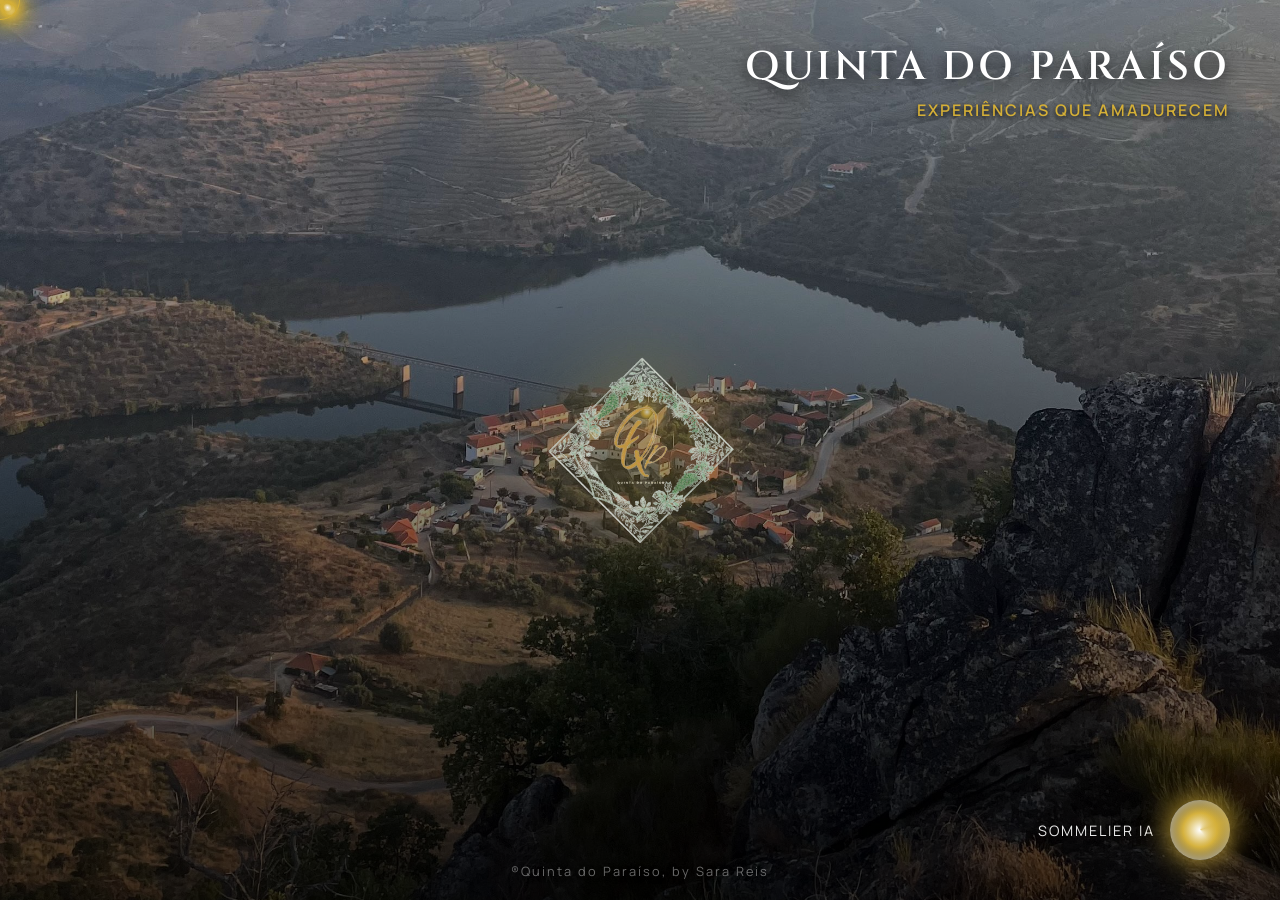
==== commit f831dac2: "Update site.html" ====
--- a/site.html
+++ b/site.html
@@ -11,7 +11,6 @@
 
     <div class="map-container" id="mapa-interativo">
         <div class="map-bg-container" id="parallax-bg"></div>
-        <!-- Ao clicar no overlay escuro, fecha o menu se estiver aberto -->
         <div class="map-overlay" id="main-overlay" onclick="if(menuOpen) toggleMenu()"></div>
         
         <div class="hero-title" id="main-title">
@@ -36,7 +35,6 @@
             <p id="info-desc">Descrição</p>
         </div>
 
-        <!-- Logo aumentado -->
         <div class="center-logo-wrapper hover-target" id="logo-mestre-wrapper" onclick="toggleMenu()">
             <img src="Logo.png" alt="Quinta do Paraíso" class="master-logo" id="master-logo" onerror="this.src='https://via.placeholder.com/220x220/000/D4AF37?text=QP'">
         </div>
--- a/style.css
+++ b/style.css
@@ -20,6 +20,7 @@
 .map-bg-container { position: absolute; top: -5%; left: -5%; width: 110%; height: 110%; z-index: 0; transition: filter 1s ease, transform 0.8s ease; background: url('fundo_douro.jpg') center/cover no-repeat; }
 .map-overlay { position: absolute; top: 0; left: 0; width: 100%; height: 100%; background: linear-gradient(rgba(0,0,0,0.1), rgba(0,0,0,0.75)); pointer-events: none; z-index: 1; transition: background 0.8s ease; }
 .map-container.menu-open .map-bg-container { filter: blur(14px) brightness(0.3); transform: scale(1.05); }
+.map-container.menu-open .map-overlay { pointer-events: all; } /* Permite clicar no fundo para fechar */
 
 /* TÍTULO SUPERIOR DIREITO */
 .hero-title { position: absolute; top: 40px; right: 50px; text-align: right; z-index: 50; transition: opacity 0.5s; pointer-events: none;}
@@ -27,30 +28,30 @@
 .hero-title p { font-size: 1rem; color: var(--accent-color); letter-spacing: 2px; text-transform: uppercase; margin-top: 5px; text-shadow: 0 2px 5px rgba(0,0,0,0.9); font-weight: 600; }
 .map-container.menu-open .hero-title { opacity: 0; }
 
-/* LOGO MESTRE NO CENTRO */
+/* LOGO MESTRE NO CENTRO (Aumentado para 220px) */
 .center-logo-wrapper { position: absolute; top: 50%; left: 50%; transform: translate(-50%, -50%); z-index: 100; display: flex; flex-direction: column; align-items: center; transition: all 0.6s cubic-bezier(0.19, 1, 0.22, 1); }
 .center-logo-wrapper.shift-up { top: 20% !important; transform: translate(-50%, 0) scale(0.85); }
 .map-container.menu-open .center-logo-wrapper { opacity: 0 !important; visibility: hidden; pointer-events: none; transform: translate(-50%, -50%) scale(0); }
-.master-logo { width: 160px; filter: drop-shadow(0px 0px 35px rgba(212, 175, 55, 0.7)); transition: all 0.5s ease; pointer-events: all; }
+.master-logo { width: 220px; filter: drop-shadow(0px 0px 35px rgba(212, 175, 55, 0.7)); transition: all 0.5s ease; pointer-events: all; }
 .master-logo:hover { transform: scale(1.08); filter: drop-shadow(0px 0px 50px rgba(212, 175, 55, 1)); }
 
-/* FLOQUINHO GEOMÉTRICO (AUMENTADO E LIVRE) */
+/* FLOQUINHO GEOMÉTRICO (Esferas Douradas Mágicas) */
 .float-container { position: absolute; top: 0; left: 0; width: 100%; height: 100%; z-index: 40; transition: opacity 0.5s; pointer-events: none; }
 .map-container.menu-open .float-container { opacity: 0; pointer-events: none !important; }
 
-.lone-icon { position: absolute; font-size: 2.6rem; color: var(--accent-color); pointer-events: all; transition: transform 0.4s cubic-bezier(0.34, 1.56, 0.64, 1), opacity 0.4s, color 0.3s; filter: drop-shadow(0 0 15px rgba(212, 175, 55, 0.6)); cursor: pointer; opacity: 0.75;}
-.lone-icon:hover { transform: scale(1.8) rotate(10deg) !important; z-index: 60; filter: drop-shadow(0 0 30px var(--accent-color)); color: #fff; opacity: 1;}
+.lone-icon { position: absolute; width: 15px; height: 15px; background: radial-gradient(circle, #fff 0%, var(--accent-color) 40%, transparent 100%); border-radius: 50%; pointer-events: all; transition: transform 0.4s ease, opacity 0.4s, box-shadow 0.3s; box-shadow: 0 0 15px var(--accent-color), 0 0 30px var(--accent-color); cursor: pointer; opacity: 0.7; }
+.lone-icon:hover { transform: scale(2) !important; z-index: 60; box-shadow: 0 0 25px #fff, 0 0 50px var(--accent-color); opacity: 1; }
 .lone-icon.flee { transform: scale(0) translate(100px, -100px) !important; opacity: 0 !important; pointer-events: none; }
 
-.li-1 { animation: fly1 20s infinite alternate ease-in-out; }
-.li-2 { animation: fly2 24s infinite alternate-reverse ease-in-out; }
-.li-3 { animation: fly3 18s infinite alternate ease-in-out; }
-.li-4 { animation: fly4 28s infinite alternate-reverse ease-in-out; }
-.li-5 { animation: fly5 22s infinite alternate ease-in-out; }
-.li-6 { animation: fly6 21s infinite alternate-reverse ease-in-out; }
-.li-7 { animation: fly7 26s infinite alternate ease-in-out; }
-.li-8 { animation: fly8 23s infinite alternate-reverse ease-in-out; }
-.li-9 { animation: fly1 16s infinite alternate-reverse ease-in-out; top: 45%; left: 50%; }
+.li-1 { animation: fly1 20s infinite alternate ease-in-out; width: 12px; height: 12px; }
+.li-2 { animation: fly2 24s infinite alternate-reverse ease-in-out; width: 18px; height: 18px; }
+.li-3 { animation: fly3 18s infinite alternate ease-in-out; width: 10px; height: 10px;}
+.li-4 { animation: fly4 28s infinite alternate-reverse ease-in-out; width: 14px; height: 14px;}
+.li-5 { animation: fly5 22s infinite alternate ease-in-out; width: 16px; height: 16px;}
+.li-6 { animation: fly6 21s infinite alternate-reverse ease-in-out; width: 12px; height: 12px;}
+.li-7 { animation: fly7 26s infinite alternate ease-in-out; width: 20px; height: 20px;}
+.li-8 { animation: fly8 23s infinite alternate-reverse ease-in-out; width: 15px; height: 15px;}
+.li-9 { animation: fly1 16s infinite alternate-reverse ease-in-out; top: 45%; left: 50%; width: 14px; height: 14px;}
 
 @keyframes fly1 { 0% { top: 15%; left: 10%; } 100% { top: 80%; left: 30%; } }
 @keyframes fly2 { 0% { top: 75%; left: 15%; } 100% { top: 20%; left: 45%; } }
@@ -67,12 +68,11 @@
 .huge-info-screen h2 { font-size: 2rem; color: var(--accent-color); text-transform: uppercase; letter-spacing: 3px; margin-bottom: 5px; font-family: 'Cinzel', serif; }
 .huge-info-screen p { font-size: 1.2rem; color: #fff; font-weight: 400; line-height: 1.5; }
 
-/* ================= CARROSSEL 3D CORRIGIDO ================= */
+/* ================= CARROSSEL 3D ================= */
 .carousel-container { position: absolute; top: 50%; left: 50%; width: 100%; height: 420px; transform: translate(-50%, -50%); z-index: 80; perspective: 1800px; pointer-events: none; opacity: 0; transition: opacity 0.6s ease; display: flex; justify-content: center; align-items: center; }
 .map-container.menu-open .carousel-container { pointer-events: all; opacity: 1; }
 .carousel { width: 320px; height: 100%; position: absolute; transform-style: preserve-3d; transform: rotateX(-5deg); pointer-events: all; display: flex; justify-content: center; align-items: center; }
 
-/* Cartões com Alinhamento Central Rigoroso */
 .carousel-card { position: absolute; width: 250px; height: 350px; background: rgba(12, 12, 12, 0.88); border: 1px solid rgba(212, 175, 55, 0.4); border-radius: 15px; backdrop-filter: blur(15px); display: flex; flex-direction: column; justify-content: center; align-items: center; text-align: center; padding: 25px; transition: border-color 0.4s, box-shadow 0.4s, background 0.4s; overflow: hidden; cursor: pointer;}
 .carousel-card:hover { border-color: rgba(212, 175, 55, 1); box-shadow: 0 0 45px rgba(212, 175, 55, 0.7); background: rgba(212, 175, 55, 0.12); }
 
@@ -93,7 +93,7 @@
 .ai-orb::after { content: ''; position: absolute; top: -50%; left: -50%; width: 200%; height: 200%; background: conic-gradient(from 0deg, transparent 0%, rgba(212,175,55,0.6) 20%, transparent 40%); animation: spinOrb 3s linear infinite; }
 @keyframes spinOrb { 100% { transform: rotate(360deg); } }
 
-/* MODAIS GERAIS (FIX DO BUG RE-CLICK COM VISIBILITY) */
+/* MODAIS GERAIS */
 .modal-overlay { position: fixed; top: 0; left: 0; width: 100%; height: 100vh; background: rgba(0,0,0,0.92); backdrop-filter: blur(25px); display: flex; justify-content: center; align-items: center; opacity: 0; visibility: hidden; pointer-events: none; transition: opacity 0.5s ease, visibility 0.5s ease; z-index: 9990; }
 .modal-overlay.active { opacity: 1; visibility: visible; pointer-events: all; }
 .modal-content { background: var(--glass-bg); border: 1px solid rgba(212, 175, 55, 0.4); border-radius: 20px; padding: 50px; max-width: 1200px; width: 95%; max-height: 88vh; overflow-y: auto; transform: translateY(30px) scale(0.95); transition: transform 0.5s cubic-bezier(0.19, 1, 0.22, 1); position: relative; box-shadow: 0 30px 60px rgba(0,0,0,0.9); }
@@ -106,24 +106,52 @@
 .modal-title { font-size: 3rem; color: var(--accent-color); margin-bottom: 25px; border-bottom: 1px dashed rgba(212, 175, 55, 0.3); padding-bottom: 15px; text-shadow: 0 2px 5px rgba(0,0,0,0.5); text-align: center; font-family: 'Cinzel', serif; }
 .modal-text { font-size: 1.1rem; line-height: 1.8; color: #ddd; text-align: center; max-width: 800px; margin: 0 auto 30px; }
 
-/* ================= DESIGN NOVO: QUEM SOMOS SPLIT LUXURY ================= */
-.about-split-container { display: flex; gap: 50px; align-items: flex-start; margin-top: 30px; text-align: left; }
+/* ================= DESIGN NOVO: QUEM SOMOS ================= */
+.about-split-container { display: flex; flex-direction: column; gap: 40px; margin-top: 30px; }
+.about-text-area { display: flex; gap: 50px; align-items: flex-start; text-align: left; }
 .about-split-left { flex: 1; border-right: 1px dashed rgba(212, 175, 55, 0.3); padding-right: 40px; }
 .about-split-left h3 { font-size: 2.5rem; font-family: 'Cinzel', serif; color: var(--accent-color); line-height: 1.3; text-transform: uppercase; text-shadow: 0 2px 10px rgba(0,0,0,0.5); }
 .about-split-right { flex: 1.5; }
-.about-split-right p { font-size: 1.2rem; line-height: 2; color: #eee; text-align: justify; font-weight: 300; }
-
-/* OUTROS ELEMENTOS DAS SECÇÕES */
-.shop-showcase { display: flex; gap: 30px; justify-content: center; margin-top: 40px; flex-wrap: wrap;}
-.wine-vessel { width: 320px; background: linear-gradient(180deg, rgba(20,20,20,0.9), rgba(5,5,5,0.95)); border: 1px solid rgba(212,175,55,0.2); border-radius: 20px; padding: 40px 25px; text-align: center; position: relative; overflow: hidden; pointer-events: all; transition: all 0.5s cubic-bezier(0.19, 1, 0.22, 1); }
-.wine-vessel:hover { border-color: var(--accent-color); transform: translateY(-15px); box-shadow: 0 20px 40px rgba(212,175,55,0.15); }
-.wine-bottle-art { font-size: 6rem; margin-bottom: 15px; filter: drop-shadow(0 10px 15px rgba(0,0,0,0.8)); transition: transform 0.4s; }
-.wine-vessel:hover .wine-bottle-art { transform: scale(1.1); }
-.wine-vintage { color: var(--accent-color); font-family: 'Cinzel', serif; font-size: 0.9rem; letter-spacing: 3px; text-transform: uppercase; margin-bottom: 10px; }
-.wine-name { font-family: 'Cinzel', serif; font-size: 1.6rem; color: #fff; margin-bottom: 15px; }
-.wine-desc { font-size: 0.95rem; color: #aaa; line-height: 1.6; margin-bottom: 25px; min-height: 60px; }
-.wine-pricing { font-size: 1.8rem; color: var(--accent-color); font-weight: 700; margin-bottom: 25px; font-family: 'Cinzel', serif; }
-
+.about-split-right p { font-size: 1.15rem; line-height: 1.9; color: #eee; text-align: justify; font-weight: 300; }
+.bio-section { display: flex; align-items: center; gap: 30px; background: rgba(212, 175, 55, 0.05); border: 1px solid rgba(212, 175, 55, 0.2); border-radius: 20px; padding: 30px; margin-top: 20px; }
+.bio-img { width: 140px; height: 140px; border-radius: 50%; object-fit: cover; border: 3px solid var(--accent-color); box-shadow: 0 10px 25px rgba(0,0,0,0.6); }
+.bio-text { text-align: left; }
+.bio-text h4 { font-family: 'Cinzel', serif; font-size: 1.5rem; color: #fff; margin-bottom: 5px; }
+.bio-text span { font-family: 'Manrope', sans-serif; color: var(--accent-color); font-weight: 600; font-size: 0.9rem; text-transform: uppercase; letter-spacing: 1px; display: block; margin-bottom: 15px; }
+.bio-text p { font-size: 1rem; color: #ccc; line-height: 1.6; }
+
+/* ================= LOJA VÍNICA (FLIP CARDS) ================= */
+.shop-grid { display: grid; grid-template-columns: repeat(auto-fit, minmax(260px, 1fr)); gap: 30px; margin-top: 30px; padding: 20px; }
+.flip-card { background-color: transparent; height: 420px; perspective: 1000px; pointer-events: all; }
+.flip-card-inner { position: relative; width: 100%; height: 100%; text-align: center; transition: transform 0.8s cubic-bezier(0.175, 0.885, 0.32, 1.275); transform-style: preserve-3d; border-radius: 20px; box-shadow: 0 15px 35px rgba(0,0,0,0.5); }
+.flip-card:hover .flip-card-inner { transform: rotateY(180deg); }
+.flip-card-front, .flip-card-back { position: absolute; width: 100%; height: 100%; -webkit-backface-visibility: hidden; backface-visibility: hidden; border-radius: 20px; border: 1px solid rgba(212, 175, 55, 0.3); display: flex; flex-direction: column; justify-content: center; align-items: center; padding: 25px; }
+.flip-card-front { background: linear-gradient(180deg, rgba(20,20,20,0.9), rgba(5,5,5,0.95)); }
+.flip-card-back { background: rgba(15,15,15,0.95); transform: rotateY(180deg); border-color: var(--accent-color); }
+.wine-bottle-img { height: 200px; object-fit: contain; margin-bottom: 20px; filter: drop-shadow(0 10px 15px rgba(0,0,0,0.8)); transition: transform 0.4s; }
+.flip-card-front:hover .wine-bottle-img { transform: scale(1.08); }
+.wine-type { color: var(--accent-color); font-family: 'Cinzel', serif; font-size: 0.8rem; letter-spacing: 2px; text-transform: uppercase; margin-bottom: 5px; }
+.wine-name { font-family: 'Cinzel', serif; font-size: 1.4rem; color: #fff; margin-bottom: 15px; }
+.wine-price { font-size: 1.6rem; color: var(--accent-color); font-weight: 700; font-family: 'Cinzel', serif; }
+.flip-card-back h4 { color: var(--accent-color); font-family: 'Cinzel', serif; font-size: 1.2rem; margin-bottom: 15px; border-bottom: 1px solid rgba(212,175,55,0.3); padding-bottom: 10px; width: 100%; }
+.flip-card-back p { font-size: 0.95rem; color: #ccc; line-height: 1.6; margin-bottom: 25px; text-align: justify; }
+.btn-buy { padding: 10px 25px; background: rgba(212,175,55,0.1); border: 1px solid var(--accent-color); color: var(--accent-color); border-radius: 25px; font-family: 'Manrope'; font-weight: 600; cursor: pointer; transition: all 0.3s; pointer-events: all; }
+.btn-buy:hover { background: var(--accent-color); color: #000; box-shadow: 0 5px 15px rgba(212,175,55,0.4); transform: translateY(-2px); }
+
+/* ================= RESTAURANTE ================= */
+.rest-container { display: flex; gap: 40px; margin-top: 30px; align-items: stretch;}
+.rest-image { flex: 1; border-radius: 20px; overflow: hidden; border: 1px solid rgba(212,175,55,0.3); box-shadow: 0 20px 40px rgba(0,0,0,0.6); position: relative; }
+.rest-image img { width: 100%; height: 100%; object-fit: cover; }
+.rest-image::after { content: 'SABORES DURIENSES'; position: absolute; bottom: 0; left: 0; width: 100%; padding: 30px 20px 20px; background: linear-gradient(transparent, rgba(0,0,0,0.9)); font-family: 'Cinzel'; font-size: 1.5rem; color: var(--accent-color); text-align: center; letter-spacing: 2px;}
+.rest-menu { flex: 1.5; display: flex; flex-direction: column; gap: 30px; padding: 10px 20px;}
+.menu-category h3 { font-size: 1.6rem; color: #fff; border-bottom: 1px solid var(--accent-color); padding-bottom: 10px; margin-bottom: 15px; font-family: 'Cinzel'; }
+.menu-item { display: flex; justify-content: space-between; align-items: baseline; margin-bottom: 15px; }
+.menu-item-info { flex: 1; text-align: left; padding-right: 20px; }
+.menu-item-info h4 { color: var(--accent-color); font-size: 1.1rem; margin-bottom: 5px; font-family: 'Manrope'; }
+.menu-item-info p { color: #aaa; font-size: 0.9rem; line-height: 1.4; }
+.menu-item-price { font-size: 1.2rem; font-family: 'Cinzel'; font-weight: bold; color: #fff; }
+
+/* ================= SERVIÇOS & RESERVAS PREMIUM ================= */
 .services-luxury-grid { display: grid; grid-template-columns: repeat(auto-fit, minmax(320px, 1fr)); gap: 20px; margin-top: 30px; max-width: 1050px; margin-left: auto; margin-right: auto; }
 .service-item { display: flex; align-items: center; gap: 20px; background: rgba(10,10,10,0.8); border: 1px solid rgba(212,175,55,0.2); padding: 25px; border-radius: 15px; transition: all 0.4s cubic-bezier(0.19, 1, 0.22, 1); pointer-events: all; }
 .service-item:hover { border-color: var(--accent-color); transform: translateY(-5px) scale(1.02); box-shadow: 0 15px 30px rgba(212,175,55,0.15); background: rgba(212,175,55,0.05); }
@@ -132,22 +160,26 @@
 .si-details { text-align: left; }
 .si-details h4 { color: #fff; font-family: 'Cinzel', serif; font-size: 1.2rem; margin-bottom: 5px; text-shadow: 0 2px 4px rgba(0,0,0,0.8);}
 .si-details p { color: var(--accent-color); font-size: 0.95rem; font-weight: 600; font-family: 'Manrope', sans-serif; letter-spacing: 1px; }
-.si-details p span { color: #555; margin: 0 8px; }
-.service-highlight { grid-column: 1 / -1; display: flex; justify-content: center; background: linear-gradient(135deg, rgba(212,175,55,0.1), rgba(0,0,0,0.8)); border-color: rgba(212,175,55,0.6); }
-.service-highlight .si-details { text-align: center; }
-
-.booking-card { background: linear-gradient(135deg, rgba(20,20,20,0.9), rgba(5,5,5,0.95)); border: 1px solid rgba(212,175,55,0.3); border-radius: 20px; padding: 40px; max-width: 800px; margin: 0 auto; box-shadow: 0 20px 40px rgba(0,0,0,0.5); pointer-events: all;}
-.booking-grid { display: grid; grid-template-columns: 1fr 1fr; gap: 25px; text-align: left; }
-.input-group { display: flex; flex-direction: column; gap: 8px; pointer-events: all;}
-.input-group label { color: var(--accent-color); font-family: 'Cinzel', serif; font-size: 0.95rem; letter-spacing: 1px; text-transform: uppercase; }
-.input-group input, .input-group select { background: rgba(255,255,255,0.05); border: 1px solid rgba(255,255,255,0.1); color: #fff; padding: 12px 15px; border-radius: 8px; font-family: 'Manrope', sans-serif; font-size: 1rem; transition: all 0.3s; pointer-events: all;}
-.input-group input:focus, .input-group select:focus { border-color: var(--accent-color); outline: none; background: rgba(212,175,55,0.05); }
-
-.contacts-wrapper { display: flex; gap: 40px; justify-content: center; text-align: left; max-width: 1000px; margin: 0 auto; flex-wrap: wrap; }
-.contacts-info { flex: 1; min-width: 300px; background: rgba(0,0,0,0.5); padding: 30px; border-radius: 15px; border-left: 2px solid var(--accent-color); }
-.map-embed-container { flex: 1.5; min-width: 400px; border-radius: 15px; overflow: hidden; border: 2px solid rgba(212, 175, 55, 0.4); box-shadow: 0 10px 30px rgba(0,0,0,0.8); }
-.map-embed-container iframe { filter: grayscale(80%) invert(90%) hue-rotate(180deg) contrast(90%); }
-
+
+.booking-split { display: flex; gap: 0; background: linear-gradient(135deg, rgba(20,20,20,0.9), rgba(5,5,5,0.95)); border: 1px solid rgba(212,175,55,0.3); border-radius: 20px; overflow: hidden; box-shadow: 0 20px 40px rgba(0,0,0,0.6); pointer-events: all; max-width: 1000px; margin: 0 auto; }
+.booking-img-side { flex: 1; background: url('https://images.unsplash.com/photo-1596394516093-501ba68a0ba6?ixlib=rb-1.2.1&auto=format&fit=crop&w=800&q=80') center/cover; position: relative; }
+.booking-img-side::after { content: ''; position: absolute; top:0; left:0; width:100%; height:100%; background: linear-gradient(to right, transparent, rgba(10,10,10,0.9)); }
+.booking-form-side { flex: 1.2; padding: 40px; }
+.booking-grid { display: grid; grid-template-columns: 1fr 1fr; gap: 20px; text-align: left; }
+.input-group { display: flex; flex-direction: column; gap: 8px; pointer-events: all; grid-column: span 1;}
+.input-group.full { grid-column: span 2; }
+.input-group label { color: var(--accent-color); font-family: 'Cinzel', serif; font-size: 0.9rem; letter-spacing: 1px; text-transform: uppercase; }
+.input-group input, .input-group select, .input-group textarea { background: rgba(255,255,255,0.05); border: 1px solid rgba(255,255,255,0.1); color: #fff; padding: 12px 15px; border-radius: 8px; font-family: 'Manrope', sans-serif; font-size: 1rem; transition: all 0.3s; pointer-events: all;}
+.input-group input:focus, .input-group select:focus, .input-group textarea:focus { border-color: var(--accent-color); outline: none; background: rgba(212,175,55,0.05); }
+
+/* ================= CONTACTOS (MENSAGEM DIRETA) ================= */
+.contacts-wrapper { display: flex; gap: 40px; justify-content: center; text-align: left; max-width: 1100px; margin: 0 auto; align-items: stretch; }
+.contacts-info { flex: 1; background: rgba(0,0,0,0.5); padding: 30px; border-radius: 15px; border-left: 2px solid var(--accent-color); display: flex; flex-direction: column; justify-content: center;}
+.map-embed-container { flex: 1.2; border-radius: 15px; overflow: hidden; border: 1px solid rgba(212, 175, 55, 0.3); box-shadow: 0 10px 30px rgba(0,0,0,0.8); }
+.map-embed-container iframe { filter: grayscale(80%) invert(90%) hue-rotate(180deg) contrast(90%); width: 100%; height: 100%; min-height: 250px;}
+.contact-form-box { flex: 1.5; background: rgba(15,15,15,0.8); border: 1px solid rgba(212,175,55,0.2); border-radius: 15px; padding: 30px; box-shadow: 0 10px 30px rgba(0,0,0,0.6); pointer-events: all;}
+
+/* ================= GALERIA & TESTEMUNHOS ================= */
 .dynamic-gallery { display: flex; gap: 20px; overflow-x: auto; padding: 40px 20px; perspective: 1000px; justify-content: center; }
 .gal-card { min-width: 250px; height: 350px; border-radius: 15px; background-size: cover; background-position: center; transition: all 0.5s; filter: grayscale(80%) brightness(0.6); cursor: pointer; pointer-events: all; transform: rotateY(15deg); border: 1px solid rgba(212,175,55,0.3); box-shadow: -10px 10px 20px rgba(0,0,0,0.8);}
 .gal-card:hover { filter: grayscale(0%) brightness(1); transform: rotateY(0deg) scale(1.1) translateZ(50px); z-index: 10; box-shadow: 0 20px 40px rgba(212,175,55,0.3); border-color: var(--accent-color); }
@@ -155,6 +187,16 @@
 .lightbox.active { opacity:1; pointer-events:all; }
 .lightbox img { max-width: 90%; max-height: 90%; border: 2px solid var(--accent-color); border-radius: 12px; box-shadow: 0 0 50px rgba(212,175,55,0.3); }
 .lb-close { position: absolute; top: 30px; right: 40px; color: #fff; font-size: 2rem; cursor: pointer; pointer-events:all; }
+
+.star-filter-container { margin-bottom: 30px; font-size: 2rem; pointer-events: all; cursor: pointer;}
+.filter-star { color: var(--accent-color); text-shadow: 0 0 20px var(--accent-color); transition: color 0.3s; }
+.reviews-wrapper { display: flex; flex-direction: column; gap: 20px; max-width: 800px; margin: 0 auto; }
+.review-card { background: rgba(20,20,20,0.8); border: 1px solid rgba(212,175,55,0.2); padding: 25px; border-radius: 15px; text-align: left; display: none; animation: fadeInRev 0.5s ease; }
+.review-card.show { display: block; }
+@keyframes fadeInRev { from { opacity: 0; transform: translateY(10px); } to { opacity: 1; transform: translateY(0); } }
+.rev-stars { color: var(--accent-color); margin-bottom: 10px; font-size: 1.2rem; }
+.rev-text { color: #fff; font-size: 1.05rem; font-style: italic; line-height: 1.6; margin-bottom: 15px; }
+.rev-author { color: var(--accent-color); font-family: 'Cinzel'; font-weight: bold; text-align: right; }
 
 .insta-header { display: flex; align-items: center; gap: 30px; margin-bottom: 40px; justify-content: center; }
 .insta-profile { width: 120px; height: 120px; border-radius: 50%; border: 3px solid var(--accent-color); background: url('Logo.png') center/cover; }
@@ -167,23 +209,21 @@
 .insta-overlay { position: absolute; top:0;left:0;width:100%;height:100%; background:rgba(0,0,0,0.6); display:flex; justify-content:center; align-items:center; opacity:0; transition: opacity 0.3s; color:#fff; font-size: 1.5rem; font-family:'Manrope'; gap: 15px;}
 .insta-post:hover .insta-overlay { opacity: 1; }
 
-.game-zone { text-align: center; }
-.game-tab-buttons { display: flex; gap: 15px; justify-content: center; margin-bottom: 25px; }
-.game-selector-pill { padding: 10px 25px; background: rgba(255,255,255,0.05); border: 1px solid rgba(212,175,55,0.3); color: #fff; border-radius: 30px; cursor: pointer; pointer-events: all; transition: all 0.3s; font-family: 'Cinzel', serif; }
-.game-selector-pill.active, .game-selector-pill:hover { background: var(--accent-color); color: #000; font-weight: 700; }
-.game-panel { display: none; background: rgba(0,0,0,0.6); border: 1px solid rgba(212,175,55,0.4); border-radius: 15px; padding: 30px; min-height: 280px; position: relative; }
-.game-panel.active { display: block; }
-.interactive-grape { font-size: 3rem; position: absolute; cursor: pointer; pointer-events: all; transition: transform 0.2s; animation: dropG 2s infinite linear; filter: drop-shadow(0 5px 5px rgba(0,0,0,0.8));}
-.interactive-grape:hover { transform: scale(1.2); }
-@keyframes dropG { 0% { top: -10%; } 100% { top: 90%; } }
-.quiz-option { display: block; width: 80%; margin: 0 auto 10px; padding: 15px; background: rgba(255,255,255,0.05); border: 1px solid rgba(212,175,55,0.3); color: #fff; border-radius: 10px; font-family: 'Manrope'; cursor: pointer; pointer-events: all; transition: all 0.3s;}
-.quiz-option:hover { background: var(--accent-color); color: #000; }
-.memory-grid { display: grid; grid-template-columns: repeat(4, 80px); gap: 10px; justify-content: center; margin-top: 20px;}
-.mem-card { width: 80px; height: 80px; background: rgba(212,175,55,0.2); border: 1px solid var(--accent-color); border-radius: 10px; display: flex; justify-content: center; align-items: center; font-size: 2rem; cursor: pointer; pointer-events: all; transition: transform 0.3s; color: transparent; }
-.mem-card.flipped { background: rgba(0,0,0,0.8); color: #fff; transform: rotateY(180deg); }
-
-.btn-submit { display: block; margin: 30px auto 0; padding: 14px 40px; background-color: var(--accent-color); color: #000; border: none; border-radius: 50px; font-family: 'Manrope', sans-serif; font-size: 1rem; text-transform: uppercase; transition: all 0.4s; font-weight: 700; pointer-events: all; }
+/* ================= ACADEMIA (JORNADA DA VINDIMA) ================= */
+.game-zone { max-width: 800px; margin: 0 auto; text-align: center; background: rgba(10,10,10,0.8); border: 1px solid rgba(212,175,55,0.3); border-radius: 20px; padding: 40px; box-shadow: 0 15px 30px rgba(0,0,0,0.7); }
+.vindima-stage { display: none; animation: fadeIn 0.5s ease; }
+.vindima-stage.active { display: block; }
+.stage-icon { font-size: 5rem; margin-bottom: 20px; filter: drop-shadow(0 5px 15px rgba(212,175,55,0.5)); }
+.stage-title { color: var(--accent-color); font-family: 'Cinzel'; font-size: 1.8rem; margin-bottom: 10px; }
+.stage-desc { color: #ccc; margin-bottom: 30px; font-size: 1.1rem; }
+.btn-submit { display: inline-block; padding: 14px 40px; background-color: var(--accent-color); color: #000; border: none; border-radius: 50px; font-family: 'Manrope', sans-serif; font-size: 1rem; text-transform: uppercase; transition: all 0.4s; font-weight: 700; pointer-events: all; cursor: pointer;}
 .btn-submit:hover { background-color: #fff; box-shadow: 0 0 20px rgba(255,255,255,0.5); transform: translateY(-3px);}
+
+.interactive-game-area { min-height: 150px; display: flex; justify-content: center; align-items: center; gap: 20px; margin-bottom: 30px; flex-wrap: wrap;}
+.game-item { font-size: 4rem; cursor: pointer; pointer-events: all; transition: transform 0.2s, opacity 0.3s; }
+.game-item:hover { transform: scale(1.1); filter: drop-shadow(0 0 10px var(--accent-color)); }
+.game-progress-bar { width: 100%; max-width: 300px; height: 15px; background: rgba(255,255,255,0.1); border-radius: 10px; margin: 0 auto 20px; overflow: hidden; border: 1px solid rgba(212,175,55,0.3);}
+.game-progress-fill { height: 100%; background: var(--accent-color); width: 0%; transition: width 0.3s; }
 
 /* INTERFACE IA */
 .ai-interface { position: fixed; top: 0; left: 0; width: 100%; height: 100vh; background: rgba(0,0,0,0.92); backdrop-filter: blur(25px); display: flex; flex-direction: column; justify-content: center; align-items: center; opacity: 0; pointer-events: none; transition: opacity 0.6s ease; z-index: 100000; }
@@ -197,3 +237,7 @@
 .ai-pill:hover { background: var(--accent-color); color: #000; border-color: var(--accent-color); transform: translateY(-3px); box-shadow: 0 10px 20px rgba(212,175,55,0.3);}
 .ai-close { position: absolute; top: 30px; right: 40px; color: #fff; font-size: 1.2rem; background: none; border: none; font-family: 'Manrope'; opacity: 0.5; transition: opacity 0.3s; pointer-events: all; cursor: pointer;}
 .ai-close:hover { opacity: 1; color: var(--accent-color); }
+
+@keyframes ping { 0% { transform: scale(1); opacity: 1; } 100% { transform: scale(1.5); opacity: 0; } }
+@keyframes aiBreathe { 0% { transform: scale(0.95); box-shadow: 0 0 50px var(--accent-color); } 100% { transform: scale(1.05); box-shadow: 0 0 100px var(--accent-color); } }
+</style>
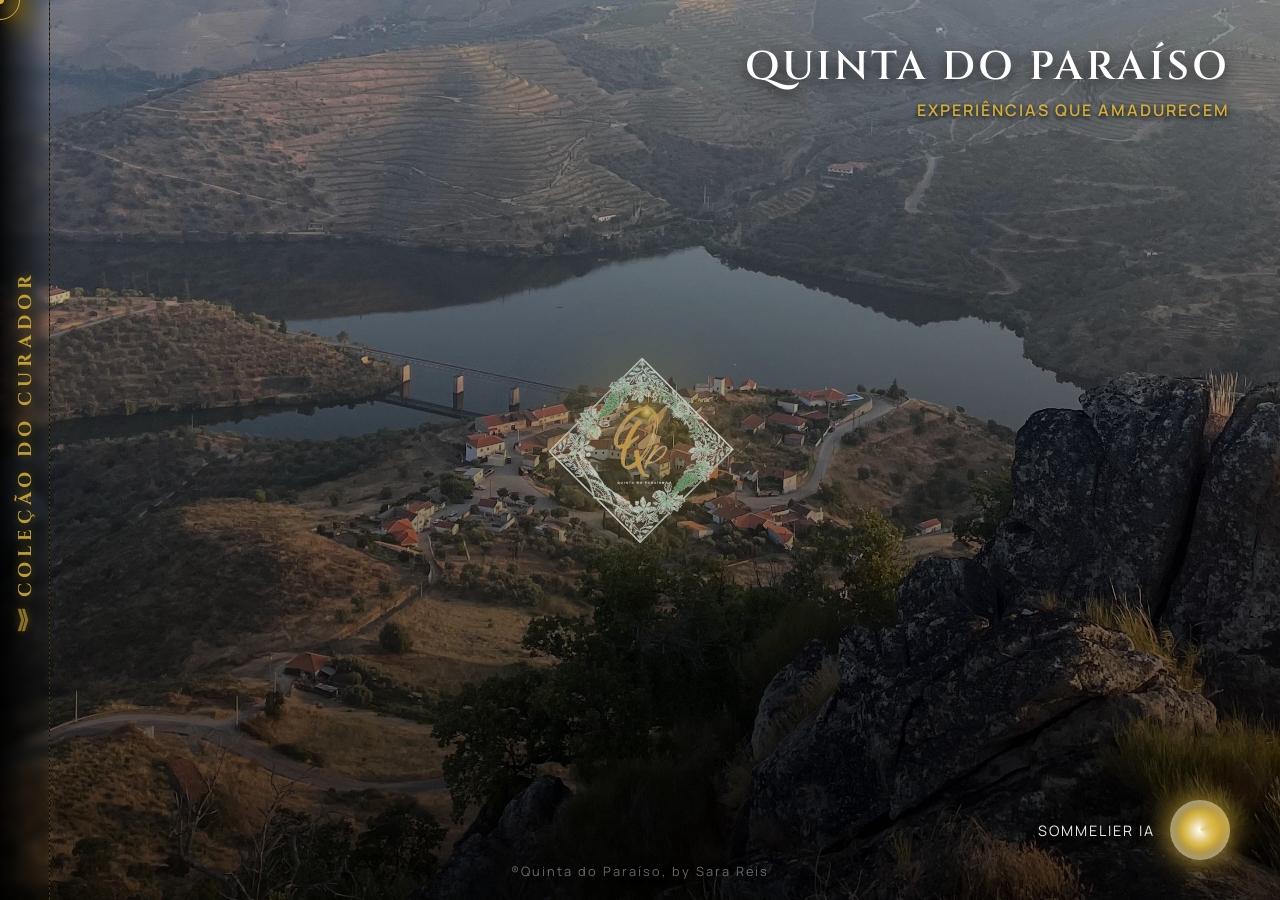
==== commit 666f9b20: "Add modal overlay and update input field Added modal overlay for platform modals and updated input f" ====
--- a/site.html
+++ b/site.html
@@ -11,8 +11,80 @@
 
     <div class="map-container" id="mapa-interativo">
         <div class="map-bg-container" id="parallax-bg"></div>
-        <div class="map-overlay" id="main-overlay" onclick="if(menuOpen) toggleMenu()"></div>
+        <div class="map-overlay" id="main-overlay" onclick="if(menuOpen) toggleMenu(); if(curatorOpen) toggleCurator();"></div>
         
+        <!-- GATILHO DA COLEÇÃO DO CURADOR -->
+        <div class="curator-trigger hover-target" id="curator-trigger" onclick="toggleCurator()">
+            <span>COLEÇÃO DO CURADOR</span>
+        </div>
+
+        <!-- PAINEL DA COLEÇÃO DO CURADOR -->
+        <div class="curator-panel custom-scroll" id="curator-panel">
+            <button class="close-curator hover-target" onclick="toggleCurator()">✕</button>
+            
+            <h2 style="font-family:'Cinzel'; color:#fff; font-size:1.8rem; margin-top: 20px;">Coleção do Curador</h2>
+            <div style="width: 40px; height: 2px; background:var(--accent-color); margin: 15px 0 30px 0;"></div>
+
+            <p style="font-style:italic; color:#ccc; font-size:1.05rem; line-height:1.6; margin-bottom:40px;">"O Douro, Património Mundial. Um território moldado pelo homem ao longo de séculos, onde cada socalco conta uma história."</p>
+
+            <div class="curator-section">
+                <p class="curator-label">Reconhecido Por</p>
+                <div class="press-tags">
+                    <span class="hover-target">Decanter</span>
+                    <span class="hover-target">Wine Spectator</span>
+                    <span class="hover-target">Revista de Vinhos</span>
+                    <span class="hover-target">Falstaff</span>
+                </div>
+            </div>
+
+            <div class="curator-section">
+                <p class="curator-label">Inspire-se</p>
+                <div class="media-card hover-target">
+                    <span class="media-icon">🎥</span>
+                    <div>
+                        <h4>O Som do Xisto</h4>
+                        <p>Documentário sobre as raízes das vinhas centenárias (2024).</p>
+                    </div>
+                </div>
+                <div class="media-card hover-target">
+                    <span class="media-icon">🎙️</span>
+                    <div>
+                        <h4>Vozes do Douro</h4>
+                        <p>Podcast com a nossa enóloga principal sobre a vindima.</p>
+                    </div>
+                </div>
+                <div class="media-card hover-target">
+                    <span class="media-icon">📚</span>
+                    <div>
+                        <h4>O Guia da Adega</h4>
+                        <p>Livro de edição limitada da Quinta do Paraíso.</p>
+                    </div>
+                </div>
+            </div>
+
+            <div class="curator-section" style="margin-bottom: 20px;">
+                <p class="curator-label">Linha de Tempo</p>
+                <ul class="mini-timeline">
+                    <li><strong>1932</strong> <span style="color:#aaa;">Fundação</span></li>
+                    <li><strong>1998</strong> <span style="color:#aaa;">Nova Adega</span></li>
+                    <li><strong>2026</strong> <span style="color:#aaa;">Experiências Imersivas</span></li>
+                </ul>
+            </div>
+
+            <!-- DADOS DE REVISTA EM TEMPO REAL NO FUNDO -->
+            <div class="curator-ambient">
+                <div>
+                    <span style="color:var(--accent-color);">COORDENADAS</span><br>
+                    41°09'31"N<br>7°39'48"W
+                </div>
+                <div style="text-align:right;">
+                    <span style="color:var(--accent-color);">HOJE</span><br>
+                    27°C | Vento 8 km/h<br>
+                    Vindima em Preparação
+                </div>
+            </div>
+        </div>
+
         <div class="hero-title" id="main-title">
             <h1>QUINTA DO PARAÍSO</h1>
             <p>Experiências que amadurecem</p>
@@ -82,6 +154,7 @@
         </div>
     </div>
 
+    <!-- Modais e Janelas da Plataforma -->
     <div class="modal-overlay" id="main-modal">
         <div class="modal-content custom-scroll">
             <button class="close-btn hover-target" onclick="closeSection()">FECHAR ✕</button>
@@ -98,16 +171,20 @@
         <button class="ai-close hover-target" onclick="closeAI()">Encerrar Ligação ✕</button>
         <div class="ai-core"></div>
         <div class="ai-chat-display">
-            <div class="ai-message" id="ai-message">"Olá. Sou a inteligência da Quinta do Paraíso. Escolha uma questão para darmos início à nossa conversa."</div>
+            <div class="ai-message" id="ai-message">"Olá. Sou o guia digital da Quinta do Paraíso. O que procura na nossa plataforma?"</div>
         </div>
+        
+        <div class="input-area" style="display: flex; gap: 10px; margin-top: 30px; margin-bottom: 20px; width: 100%; max-width: 600px; padding: 0 20px;">
+            <input type="text" id="ai-input" class="hover-target" placeholder="Pergunte onde encontrar algo no site..." style="flex: 1; background: rgba(255,255,255,0.05); border: 1px solid rgba(212,175,55,0.4); border-radius: 25px; padding: 15px 20px; color: #fff; font-size: 1rem; outline: none; font-family: 'Manrope', sans-serif;">
+            <button onclick="askAI(document.getElementById('ai-input').value)" class="hover-target" style="width: 50px; height: 50px; border-radius: 50%; background: rgba(212,175,55,0.1); border: 1px solid rgba(212,175,55,0.4); color: var(--accent-color); font-size: 1.2rem; cursor: pointer;">➤</button>
+        </div>
+
         <div class="ai-suggestions">
-            <button class="ai-pill hover-target" onclick="askAI('Que vinho acompanha bem polvo à lagareiro?')">Vinho para polvo à lagareiro?</button>
-            <button class="ai-pill hover-target" onclick="askAI('Quais as atividades relaxantes para amanhã?')">Sugestões relaxantes?</button>
-            <button class="ai-pill hover-target" onclick="askAI('Conta-me a história do vosso vinho Reserva.')">A história do vinho Reserva?</button>
-            <button class="ai-pill hover-target" onclick="askAI('Qual a melhor altura do ano para visitar as vinhas?')">Melhor época para visita?</button>
-            <button class="ai-pill hover-target" onclick="askAI('Aceitam crianças na Quinta?')">Aceitam crianças?</button>
-            <button class="ai-pill hover-target" onclick="askAI('Qual o melhor vinho para acompanhar uma sobremesa doce?')">Vinho para sobremesas?</button>
-            <button class="ai-pill hover-target" onclick="askAI('Como funcionam as provas de vinho na adega?')">Como funcionam as provas?</button>
+            <button class="ai-pill hover-target" onclick="askAI('Como faço uma reserva e quais os preços?')">Fazer reserva?</button>
+            <button class="ai-pill hover-target" onclick="askAI('Onde posso ver o menu do restaurante?')">Menu do restaurante?</button>
+            <button class="ai-pill hover-target" onclick="askAI('Gostava de ver os vinhos da garrafeira')">Loja e vinhos?</button>
+            <button class="ai-pill hover-target" onclick="askAI('Quais são as atividades e tours?')">Atividades e tours?</button>
+            <button class="ai-pill hover-target" onclick="askAI('Onde fica a quinta e contactos?')">Localização?</button>
         </div>
     </div>
 
--- a/style.css
+++ b/style.css
@@ -20,22 +20,50 @@
 .map-bg-container { position: absolute; top: -5%; left: -5%; width: 110%; height: 110%; z-index: 0; transition: filter 1s ease, transform 0.8s ease; background: url('fundo_douro.jpg') center/cover no-repeat; }
 .map-overlay { position: absolute; top: 0; left: 0; width: 100%; height: 100%; background: linear-gradient(rgba(0,0,0,0.1), rgba(0,0,0,0.75)); pointer-events: none; z-index: 1; transition: background 0.8s ease; }
 .map-container.menu-open .map-bg-container { filter: blur(14px) brightness(0.3); transform: scale(1.05); }
-.map-container.menu-open .map-overlay { pointer-events: all; } /* Permite clicar no fundo para fechar */
+.map-container.menu-open .map-overlay { pointer-events: all; } 
+
+/* ================= COLEÇÃO DO CURADOR (PAINEL ESQUERDO) ================= */
+.curator-trigger { position: absolute; top: 0; left: 0; width: 50px; height: 100vh; z-index: 70; display: flex; align-items: center; justify-content: center; background: linear-gradient(90deg, rgba(0,0,0,0.85) 0%, transparent 100%); transition: width 0.4s cubic-bezier(0.25, 1, 0.5, 1), background 0.4s; cursor: pointer; pointer-events: all; border-right: 1px dashed rgba(212,175,55,0.3); backdrop-filter: blur(4px); }
+.curator-trigger:hover { width: 80px; background: linear-gradient(90deg, rgba(0,0,0,0.95) 0%, rgba(0,0,0,0.2) 100%); border-right: 1px solid var(--accent-color); }
+.curator-trigger span { writing-mode: vertical-rl; transform: rotate(180deg); font-family: 'Cinzel', serif; color: var(--accent-color); letter-spacing: 5px; font-size: 1.15rem; font-weight: 700; opacity: 0.9; transition: all 0.4s; pointer-events: none; text-shadow: 0 0 10px rgba(212,175,55,0.5); display: flex; align-items: center; gap: 15px; }
+.curator-trigger span::before { content: '⟫'; font-size: 1.5rem; transform: rotate(90deg); opacity: 0.7; }
+.curator-trigger:hover span { opacity: 1; text-shadow: 0 0 20px rgba(212,175,55,1); letter-spacing: 7px; }
+.map-container.menu-open .curator-trigger { opacity: 0; pointer-events: none; }
+
+.curator-panel { position: absolute; top: 0; left: -450px; width: 400px; height: 100vh; background: rgba(8,8,8,0.85); backdrop-filter: blur(25px); border-right: 1px solid rgba(212,175,55,0.2); z-index: 75; transition: left 0.6s cubic-bezier(0.25, 1, 0.5, 1); padding: 40px; display: flex; flex-direction: column; pointer-events: all; box-shadow: 20px 0 50px rgba(0,0,0,0.5); overflow-y: auto; overflow-x: hidden; }
+.curator-panel.active { left: 0; }
+.close-curator { position: absolute; top: 25px; right: 30px; background: none; border: none; color: #fff; font-size: 1.5rem; cursor: pointer; transition: color 0.3s; }
+.close-curator:hover { color: var(--accent-color); }
+.curator-section { margin-bottom: 35px; }
+.curator-label { text-transform: uppercase; font-size: 0.75rem; color: var(--accent-color); letter-spacing: 2px; margin-bottom: 15px; font-weight: 600; }
+.press-tags { display: flex; flex-wrap: wrap; gap: 15px; font-family: 'Cinzel', serif; color: #888; font-size: 1.1rem; }
+.press-tags span { transition: color 0.3s; cursor: pointer; }
+.press-tags span:hover { color: #fff; }
+.media-card { display: flex; gap: 15px; align-items: center; margin-bottom: 15px; cursor: pointer; transition: transform 0.3s; }
+.media-card:hover { transform: translateX(5px); }
+.media-icon { font-size: 1.8rem; }
+.media-card h4 { color: #fff; font-family: 'Cinzel', serif; margin-bottom: 3px; font-size: 1rem; }
+.media-card p { color: #aaa; font-size: 0.8rem; line-height: 1.4; }
+.mini-timeline { list-style: none; padding-left: 10px; border-left: 1px solid rgba(212,175,55,0.3); }
+.mini-timeline li { position: relative; margin-bottom: 10px; font-size: 0.9rem; padding-left: 15px; }
+.mini-timeline li::before { content: ''; position: absolute; left: -14px; top: 6px; width: 6px; height: 6px; background: var(--accent-color); border-radius: 50%; }
+.mini-timeline li strong { color: var(--accent-color); font-family: 'Cinzel', serif; margin-right: 5px; }
+.curator-ambient { margin-top: auto; padding-top: 25px; border-top: 1px solid rgba(255,255,255,0.1); display: flex; justify-content: space-between; align-items: flex-end; font-family: 'Manrope', sans-serif; font-size: 0.8rem; line-height: 1.6; color: #777; }
 
 /* TÍTULO SUPERIOR DIREITO */
 .hero-title { position: absolute; top: 40px; right: 50px; text-align: right; z-index: 50; transition: opacity 0.5s; pointer-events: none;}
 .hero-title h1 { font-size: 2.5rem; letter-spacing: 3px; text-shadow: 0 5px 15px rgba(0,0,0,0.8); color: #fff;}
 .hero-title p { font-size: 1rem; color: var(--accent-color); letter-spacing: 2px; text-transform: uppercase; margin-top: 5px; text-shadow: 0 2px 5px rgba(0,0,0,0.9); font-weight: 600; }
-.map-container.menu-open .hero-title { opacity: 0; }
-
-/* LOGO MESTRE NO CENTRO (Aumentado para 220px) */
+.map-container.menu-open .hero-title, .map-container.curator-open .hero-title { opacity: 0; }
+
+/* LOGO MESTRE NO CENTRO */
 .center-logo-wrapper { position: absolute; top: 50%; left: 50%; transform: translate(-50%, -50%); z-index: 100; display: flex; flex-direction: column; align-items: center; transition: all 0.6s cubic-bezier(0.19, 1, 0.22, 1); }
 .center-logo-wrapper.shift-up { top: 20% !important; transform: translate(-50%, 0) scale(0.85); }
 .map-container.menu-open .center-logo-wrapper { opacity: 0 !important; visibility: hidden; pointer-events: none; transform: translate(-50%, -50%) scale(0); }
 .master-logo { width: 220px; filter: drop-shadow(0px 0px 35px rgba(212, 175, 55, 0.7)); transition: all 0.5s ease; pointer-events: all; }
 .master-logo:hover { transform: scale(1.08); filter: drop-shadow(0px 0px 50px rgba(212, 175, 55, 1)); }
 
-/* FLOQUINHO GEOMÉTRICO (Esferas Douradas Mágicas) */
+/* FLOQUINHO GEOMÉTRICO */
 .float-container { position: absolute; top: 0; left: 0; width: 100%; height: 100%; z-index: 40; transition: opacity 0.5s; pointer-events: none; }
 .map-container.menu-open .float-container { opacity: 0; pointer-events: none !important; }
 
@@ -106,7 +134,7 @@
 .modal-title { font-size: 3rem; color: var(--accent-color); margin-bottom: 25px; border-bottom: 1px dashed rgba(212, 175, 55, 0.3); padding-bottom: 15px; text-shadow: 0 2px 5px rgba(0,0,0,0.5); text-align: center; font-family: 'Cinzel', serif; }
 .modal-text { font-size: 1.1rem; line-height: 1.8; color: #ddd; text-align: center; max-width: 800px; margin: 0 auto 30px; }
 
-/* ================= DESIGN NOVO: QUEM SOMOS ================= */
+/* ================= QUEM SOMOS ================= */
 .about-split-container { display: flex; flex-direction: column; gap: 40px; margin-top: 30px; }
 .about-text-area { display: flex; gap: 50px; align-items: flex-start; text-align: left; }
 .about-split-left { flex: 1; border-right: 1px dashed rgba(212, 175, 55, 0.3); padding-right: 40px; }
@@ -120,23 +148,30 @@
 .bio-text span { font-family: 'Manrope', sans-serif; color: var(--accent-color); font-weight: 600; font-size: 0.9rem; text-transform: uppercase; letter-spacing: 1px; display: block; margin-bottom: 15px; }
 .bio-text p { font-size: 1rem; color: #ccc; line-height: 1.6; }
 
-/* ================= LOJA VÍNICA (FLIP CARDS) ================= */
-.shop-grid { display: grid; grid-template-columns: repeat(auto-fit, minmax(260px, 1fr)); gap: 30px; margin-top: 30px; padding: 20px; }
-.flip-card { background-color: transparent; height: 420px; perspective: 1000px; pointer-events: all; }
-.flip-card-inner { position: relative; width: 100%; height: 100%; text-align: center; transition: transform 0.8s cubic-bezier(0.175, 0.885, 0.32, 1.275); transform-style: preserve-3d; border-radius: 20px; box-shadow: 0 15px 35px rgba(0,0,0,0.5); }
-.flip-card:hover .flip-card-inner { transform: rotateY(180deg); }
-.flip-card-front, .flip-card-back { position: absolute; width: 100%; height: 100%; -webkit-backface-visibility: hidden; backface-visibility: hidden; border-radius: 20px; border: 1px solid rgba(212, 175, 55, 0.3); display: flex; flex-direction: column; justify-content: center; align-items: center; padding: 25px; }
-.flip-card-front { background: linear-gradient(180deg, rgba(20,20,20,0.9), rgba(5,5,5,0.95)); }
-.flip-card-back { background: rgba(15,15,15,0.95); transform: rotateY(180deg); border-color: var(--accent-color); }
-.wine-bottle-img { height: 200px; object-fit: contain; margin-bottom: 20px; filter: drop-shadow(0 10px 15px rgba(0,0,0,0.8)); transition: transform 0.4s; }
-.flip-card-front:hover .wine-bottle-img { transform: scale(1.08); }
-.wine-type { color: var(--accent-color); font-family: 'Cinzel', serif; font-size: 0.8rem; letter-spacing: 2px; text-transform: uppercase; margin-bottom: 5px; }
-.wine-name { font-family: 'Cinzel', serif; font-size: 1.4rem; color: #fff; margin-bottom: 15px; }
-.wine-price { font-size: 1.6rem; color: var(--accent-color); font-weight: 700; font-family: 'Cinzel', serif; }
-.flip-card-back h4 { color: var(--accent-color); font-family: 'Cinzel', serif; font-size: 1.2rem; margin-bottom: 15px; border-bottom: 1px solid rgba(212,175,55,0.3); padding-bottom: 10px; width: 100%; }
-.flip-card-back p { font-size: 0.95rem; color: #ccc; line-height: 1.6; margin-bottom: 25px; text-align: justify; }
-.btn-buy { padding: 10px 25px; background: rgba(212,175,55,0.1); border: 1px solid var(--accent-color); color: var(--accent-color); border-radius: 25px; font-family: 'Manrope'; font-weight: 600; cursor: pointer; transition: all 0.3s; pointer-events: all; }
+/* ================= LOJA VÍNICA ================= */
+.shop-grid { display: grid; grid-template-columns: repeat(auto-fit, minmax(250px, 1fr)); gap: 30px; margin-top: 30px; padding: 20px; transition: all 0.4s ease;}
+.wine-card { background: linear-gradient(180deg, rgba(20,20,20,0.9), rgba(5,5,5,0.95)); border: 1px solid rgba(212, 175, 55, 0.3); border-radius: 20px; text-align: center; padding: 25px; transition: all 0.4s ease; box-shadow: 0 15px 35px rgba(0,0,0,0.5); display: flex; flex-direction: column; justify-content: space-between;}
+.wine-card:hover { transform: translateY(-10px); border-color: var(--accent-color); box-shadow: 0 20px 45px rgba(212, 175, 55, 0.2); }
+.wine-bottle-img { height: 190px; object-fit: contain; margin-bottom: 20px; filter: drop-shadow(0 10px 15px rgba(0,0,0,0.8)); transition: transform 0.4s; }
+.wine-card:hover .wine-bottle-img { transform: scale(1.08); }
+.wine-type { color: var(--accent-color); font-family: 'Cinzel', serif; font-size: 0.8rem; letter-spacing: 2px; text-transform: uppercase; margin-bottom: 5px; display: block;}
+.wine-name { font-family: 'Cinzel', serif; font-size: 1.3rem; color: #fff; margin-bottom: 15px; }
+.btn-buy { padding: 10px 25px; background: rgba(212,175,55,0.1); border: 1px solid var(--accent-color); color: var(--accent-color); border-radius: 25px; font-family: 'Manrope'; font-weight: 600; cursor: pointer; transition: all 0.3s; pointer-events: all; margin-top: auto;}
 .btn-buy:hover { background: var(--accent-color); color: #000; box-shadow: 0 5px 15px rgba(212,175,55,0.4); transform: translateY(-2px); }
+
+/* VISTA DE DETALHE DO VINHO */
+.wine-detail-wrapper { display: none; gap: 40px; margin-top: 20px; animation: fadeInRev 0.5s ease; background: rgba(10,10,10,0.6); padding: 40px; border-radius: 20px; border: 1px solid rgba(212,175,55,0.2); align-items: center;}
+.wd-img-container { flex: 1; text-align: center; }
+.wd-img-container img { max-height: 450px; filter: drop-shadow(0 20px 30px rgba(0,0,0,0.9)); animation: floatBottle 4s ease-in-out infinite; }
+@keyframes floatBottle { 0%, 100% { transform: translateY(0); } 50% { transform: translateY(-10px); } }
+.wd-info-container { flex: 1.5; text-align: left; display: flex; flex-direction: column; gap: 20px;}
+.wd-type { color: var(--accent-color); font-family: 'Cinzel'; font-size: 1.2rem; text-transform: uppercase; letter-spacing: 2px;}
+.wd-title { font-family: 'Cinzel'; font-size: 3rem; color: #fff; line-height: 1.1;}
+.wd-desc { font-size: 1.1rem; line-height: 1.8; color: #ccc; text-align: justify;}
+.wd-price { font-size: 2.5rem; color: var(--accent-color); font-family: 'Cinzel'; font-weight: bold;}
+.wd-actions { display: flex; gap: 20px; margin-top: 10px; }
+.btn-back { padding: 12px 25px; background: transparent; border: 1px solid #666; color: #ccc; border-radius: 25px; font-family: 'Manrope'; font-weight: 600; cursor: pointer; transition: all 0.3s; pointer-events: all;}
+.btn-back:hover { border-color: #fff; color: #fff; }
 
 /* ================= RESTAURANTE ================= */
 .rest-container { display: flex; gap: 40px; margin-top: 30px; align-items: stretch;}
@@ -151,16 +186,22 @@
 .menu-item-info p { color: #aaa; font-size: 0.9rem; line-height: 1.4; }
 .menu-item-price { font-size: 1.2rem; font-family: 'Cinzel'; font-weight: bold; color: #fff; }
 
-/* ================= SERVIÇOS & RESERVAS PREMIUM ================= */
+/* ================= SERVIÇOS EXPANSÍVEIS E LARGA LARGURA ================= */
 .services-luxury-grid { display: grid; grid-template-columns: repeat(auto-fit, minmax(320px, 1fr)); gap: 20px; margin-top: 30px; max-width: 1050px; margin-left: auto; margin-right: auto; }
-.service-item { display: flex; align-items: center; gap: 20px; background: rgba(10,10,10,0.8); border: 1px solid rgba(212,175,55,0.2); padding: 25px; border-radius: 15px; transition: all 0.4s cubic-bezier(0.19, 1, 0.22, 1); pointer-events: all; }
+.service-item { display: flex; align-items: flex-start; gap: 20px; background: rgba(10,10,10,0.8); border: 1px solid rgba(212,175,55,0.2); padding: 25px; border-radius: 15px; transition: all 0.4s cubic-bezier(0.19, 1, 0.22, 1); pointer-events: all; cursor: pointer;}
 .service-item:hover { border-color: var(--accent-color); transform: translateY(-5px) scale(1.02); box-shadow: 0 15px 30px rgba(212,175,55,0.15); background: rgba(212,175,55,0.05); }
 .si-icon { font-size: 2.8rem; filter: drop-shadow(0 0 10px rgba(212,175,55,0.4)); transition: transform 0.4s; }
 .service-item:hover .si-icon { transform: scale(1.15) rotate(5deg); }
-.si-details { text-align: left; }
+.si-details { flex: 1; text-align: left; }
 .si-details h4 { color: #fff; font-family: 'Cinzel', serif; font-size: 1.2rem; margin-bottom: 5px; text-shadow: 0 2px 4px rgba(0,0,0,0.8);}
-.si-details p { color: var(--accent-color); font-size: 0.95rem; font-weight: 600; font-family: 'Manrope', sans-serif; letter-spacing: 1px; }
-
+.si-details p { color: var(--accent-color); font-size: 0.95rem; font-weight: 600; font-family: 'Manrope', sans-serif; letter-spacing: 1px; margin:0;}
+
+.si-extra { max-height: 0; opacity: 0; overflow: hidden; transition: all 0.4s ease; color: #ccc; font-size: 0.9rem; line-height: 1.6; }
+.service-item.expanded .si-extra { max-height: 200px; opacity: 1; margin-top: 15px; padding-top: 15px; border-top: 1px dashed rgba(212,175,55,0.3); }
+
+.service-highlight { grid-column: 1 / -1; display: flex; align-items: flex-start; justify-content: center; background: linear-gradient(135deg, rgba(212,175,55,0.1), rgba(0,0,0,0.8)); border-color: rgba(212,175,55,0.6); }
+
+/* ================= RESERVAS ================= */
 .booking-split { display: flex; gap: 0; background: linear-gradient(135deg, rgba(20,20,20,0.9), rgba(5,5,5,0.95)); border: 1px solid rgba(212,175,55,0.3); border-radius: 20px; overflow: hidden; box-shadow: 0 20px 40px rgba(0,0,0,0.6); pointer-events: all; max-width: 1000px; margin: 0 auto; }
 .booking-img-side { flex: 1; background: url('https://images.unsplash.com/photo-1596394516093-501ba68a0ba6?ixlib=rb-1.2.1&auto=format&fit=crop&w=800&q=80') center/cover; position: relative; }
 .booking-img-side::after { content: ''; position: absolute; top:0; left:0; width:100%; height:100%; background: linear-gradient(to right, transparent, rgba(10,10,10,0.9)); }
@@ -169,10 +210,15 @@
 .input-group { display: flex; flex-direction: column; gap: 8px; pointer-events: all; grid-column: span 1;}
 .input-group.full { grid-column: span 2; }
 .input-group label { color: var(--accent-color); font-family: 'Cinzel', serif; font-size: 0.9rem; letter-spacing: 1px; text-transform: uppercase; }
+
 .input-group input, .input-group select, .input-group textarea { background: rgba(255,255,255,0.05); border: 1px solid rgba(255,255,255,0.1); color: #fff; padding: 12px 15px; border-radius: 8px; font-family: 'Manrope', sans-serif; font-size: 1rem; transition: all 0.3s; pointer-events: all;}
 .input-group input:focus, .input-group select:focus, .input-group textarea:focus { border-color: var(--accent-color); outline: none; background: rgba(212,175,55,0.05); }
-
-/* ================= CONTACTOS (MENSAGEM DIRETA) ================= */
+.input-group input[type="date"], .input-group select { color-scheme: dark; cursor: pointer; }
+.input-group input[type="date"]::-webkit-calendar-picker-indicator { cursor: pointer; filter: invert(0.8) sepia(1) saturate(5) hue-rotate(5deg); }
+.input-group select { appearance: none; background-image: url("data:image/svg+xml;charset=US-ASCII,%3Csvg%20xmlns%3D%22http%3A%2F%2Fwww.w3.org%2F2000%2Fsvg%22%20width%3D%22292.4%22%20height%3D%22292.4%22%3E%3Cpath%20fill%3D%22%23D4AF37%22%20d%3D%22M287%2069.4a17.6%2017.6%200%200%200-13-5.4H18.4c-5%200-9.3%201.8-12.9%205.4A17.6%2017.6%200%200%200%200%2082.2c0%205%201.8%209.3%205.4%2012.9l128%20127.9c3.6%203.6%207.8%205.4%2012.8%205.4s9.2-1.8%2012.8-5.4L287%2095c3.5-3.5%205.4-7.8%205.4-12.8%200-5-1.9-9.2-5.5-12.8z%22%2F%3E%3C%2Fsvg%3E"); background-repeat: no-repeat; background-position: right 15px top 50%; background-size: 12px auto; padding-right: 40px; }
+.input-group select option { background-color: #111; color: #fff; padding: 10px; }
+
+/* ================= CONTACTOS ================= */
 .contacts-wrapper { display: flex; gap: 40px; justify-content: center; text-align: left; max-width: 1100px; margin: 0 auto; align-items: stretch; }
 .contacts-info { flex: 1; background: rgba(0,0,0,0.5); padding: 30px; border-radius: 15px; border-left: 2px solid var(--accent-color); display: flex; flex-direction: column; justify-content: center;}
 .map-embed-container { flex: 1.2; border-radius: 15px; overflow: hidden; border: 1px solid rgba(212, 175, 55, 0.3); box-shadow: 0 10px 30px rgba(0,0,0,0.8); }
@@ -209,7 +255,7 @@
 .insta-overlay { position: absolute; top:0;left:0;width:100%;height:100%; background:rgba(0,0,0,0.6); display:flex; justify-content:center; align-items:center; opacity:0; transition: opacity 0.3s; color:#fff; font-size: 1.5rem; font-family:'Manrope'; gap: 15px;}
 .insta-post:hover .insta-overlay { opacity: 1; }
 
-/* ================= ACADEMIA (JORNADA DA VINDIMA) ================= */
+/* ================= ACADEMIA ================= */
 .game-zone { max-width: 800px; margin: 0 auto; text-align: center; background: rgba(10,10,10,0.8); border: 1px solid rgba(212,175,55,0.3); border-radius: 20px; padding: 40px; box-shadow: 0 15px 30px rgba(0,0,0,0.7); }
 .vindima-stage { display: none; animation: fadeIn 0.5s ease; }
 .vindima-stage.active { display: block; }
@@ -225,14 +271,14 @@
 .game-progress-bar { width: 100%; max-width: 300px; height: 15px; background: rgba(255,255,255,0.1); border-radius: 10px; margin: 0 auto 20px; overflow: hidden; border: 1px solid rgba(212,175,55,0.3);}
 .game-progress-fill { height: 100%; background: var(--accent-color); width: 0%; transition: width 0.3s; }
 
-/* INTERFACE IA */
-.ai-interface { position: fixed; top: 0; left: 0; width: 100%; height: 100vh; background: rgba(0,0,0,0.92); backdrop-filter: blur(25px); display: flex; flex-direction: column; justify-content: center; align-items: center; opacity: 0; pointer-events: none; transition: opacity 0.6s ease; z-index: 100000; }
+/* ================= INTERFACE IA NO SITE ================= */
+.ai-interface { position: fixed; top: 0; left: 0; width: 100%; height: 100vh; background: rgba(0,0,0,0.95); backdrop-filter: blur(25px); display: flex; flex-direction: column; justify-content: center; align-items: center; opacity: 0; pointer-events: none; transition: opacity 0.6s ease; z-index: 100000; }
 .ai-interface.active { opacity: 1; pointer-events: all; }
 .ai-core { width: 150px; height: 150px; border-radius: 50%; background: var(--accent-color); box-shadow: 0 0 80px var(--accent-color); margin-bottom: 40px; animation: aiBreathe 3s ease-in-out infinite alternate; position: relative; display: flex; justify-content: center; align-items: center; }
 .ai-core::before { content: ''; position: absolute; width: 200px; height: 200px; border: 2px solid rgba(212,175,55,0.5); border-radius: 50%; animation: ping 2s infinite; }
-.ai-chat-display { max-width: 900px; text-align: center; min-height: 120px; }
+.ai-chat-display { max-width: 900px; text-align: center; min-height: 120px; padding: 0 20px;}
 .ai-message { font-family: 'Cinzel', serif; font-size: 2.2rem; color: #fff; line-height: 1.5; text-shadow: 0 0 10px rgba(255,255,255,0.5); transition: opacity 0.4s; }
-.ai-suggestions { display: flex; gap: 15px; margin-top: 50px; flex-wrap: wrap; justify-content: center; max-width: 1000px;}
+.ai-suggestions { display: flex; gap: 15px; margin-top: 20px; flex-wrap: wrap; justify-content: center; max-width: 1000px;}
 .ai-pill { padding: 15px 30px; border: 1px solid rgba(212,175,55,0.4); border-radius: 30px; font-family: 'Manrope'; font-size: 1rem; color: #fff; transition: all 0.3s; background: rgba(255,255,255,0.05); pointer-events: all; cursor: pointer; }
 .ai-pill:hover { background: var(--accent-color); color: #000; border-color: var(--accent-color); transform: translateY(-3px); box-shadow: 0 10px 20px rgba(212,175,55,0.3);}
 .ai-close { position: absolute; top: 30px; right: 40px; color: #fff; font-size: 1.2rem; background: none; border: none; font-family: 'Manrope'; opacity: 0.5; transition: opacity 0.3s; pointer-events: all; cursor: pointer;}
@@ -240,4 +286,320 @@
 
 @keyframes ping { 0% { transform: scale(1); opacity: 1; } 100% { transform: scale(1.5); opacity: 0; } }
 @keyframes aiBreathe { 0% { transform: scale(0.95); box-shadow: 0 0 50px var(--accent-color); } 100% { transform: scale(1.05); box-shadow: 0 0 100px var(--accent-color); } }
-</style>
+
+/* ================= QUEM SOMOS (LAYOUT EDITORIAL) ================= */
+.editorial-layout { display: flex; gap: 40px; align-items: stretch; margin-top: 10px; height: 60vh; }
+.editorial-image-box { flex: 1; position: relative; border-radius: 15px; overflow: hidden; border: 1px solid rgba(212, 175, 55, 0.4); box-shadow: 0 15px 40px rgba(0,0,0,0.8); }
+.editorial-image-box img { width: 100%; height: 100%; object-fit: cover; }
+.editorial-image-box::after { content: ''; position: absolute; inset: 0; background: linear-gradient(to top, rgba(0,0,0,0.9) 0%, transparent 60%); pointer-events: none;}
+.editorial-signature { position: absolute; bottom: 30px; left: 30px; z-index: 2; pointer-events: none;}
+.editorial-signature h4 { font-family: 'Cinzel', serif; color: var(--accent-color); font-size: 2.2rem; margin: 0; line-height: 1; text-shadow: 0 5px 15px #000; }
+.editorial-signature span { font-family: 'Manrope', sans-serif; color: #fff; font-size: 0.95rem; text-transform: uppercase; letter-spacing: 2px; }
+
+.editorial-text-box { flex: 1.5; padding-right: 20px; max-height: 100%; overflow-y: auto; text-align: justify; display: flex; flex-direction: column; }
+.editorial-text-box p { font-size: 1.05rem; line-height: 1.8; color: #ccc; margin-bottom: 20px; }
+.editorial-text-box p.lead { font-size: 1.2rem; color: #fff; font-weight: 400; border-left: 3px solid var(--accent-color); padding-left: 20px; font-style: italic; }
+.editorial-text-box p.welcome { font-family: 'Cinzel', serif; color: var(--accent-color); font-size: 1.25rem; text-align: center; margin-top: 10px; border-top: 1px dashed rgba(212,175,55,0.3); padding-top: 20px; }
+
+/* ================= MODIFICADORES DE ATIVIDADES ================= */
+.span-2-col { grid-column: span 2; }
+.service-highlight-custom { background: linear-gradient(135deg, rgba(212,175,55,0.15), rgba(0,0,0,0.9)); border-color: var(--accent-color); justify-content: center; text-align: center; flex-direction: column; align-items: center;}
+.service-highlight-custom .si-details { text-align: center; }
+
+@media (max-width: 900px) {
+    .editorial-layout { flex-direction: column; height: auto; }
+    .editorial-image-box { min-height: 400px; }
+    .span-2-col { grid-column: span 1; }
+}
+
+/* ========================================================================== */
+/* ATUALIZAÇÕES: ATIVIDADES & TESTEMUNHOS PREMIUM */
+/* ========================================================================== */
+
+/* Modificadores Atividades */
+.span-2-col { grid-column: span 2; }
+.service-highlight-custom { background: linear-gradient(135deg, rgba(212,175,55,0.15), rgba(0,0,0,0.9)); border-color: var(--accent-color); justify-content: center; text-align: center; flex-direction: column; align-items: center; transition: all 0.4s;}
+.service-highlight-custom:hover { transform: translateY(-5px) scale(1.05); box-shadow: 0 15px 40px rgba(212,175,55,0.3); background: var(--accent-color); }
+.service-highlight-custom:hover .si-details h4, .service-highlight-custom:hover .si-details p { color: #000 !important; }
+.service-highlight-custom .si-details { text-align: center; width: 100%; }
+
+/* Redesign Testemunhos */
+.reviews-grid { display: grid; grid-template-columns: repeat(auto-fit, minmax(320px, 1fr)); gap: 25px; max-width: 1100px; margin: 0 auto; max-height: 550px; overflow-y: auto; padding-right: 15px; }
+.review-card { position: relative; background: linear-gradient(135deg, rgba(20,20,20,0.8), rgba(5,5,5,0.95)); border: 1px solid rgba(212,175,55,0.2); border-top: 3px solid var(--accent-color); padding: 30px; border-radius: 15px; text-align: left; display: none; animation: fadeInRev 0.5s ease; box-shadow: 0 10px 30px rgba(0,0,0,0.5); overflow: hidden; transition: transform 0.3s; pointer-events: all; }
+.review-card:hover { transform: translateY(-5px); border-color: rgba(212,175,55,0.5); box-shadow: 0 15px 40px rgba(212,175,55,0.15); }
+.review-card.show { display: block; }
+.quote-mark { position: absolute; top: -20px; right: 10px; font-family: 'Cinzel', serif; font-size: 8rem; color: rgba(212,175,55,0.05); line-height: 1; pointer-events: none; }
+.rev-header { display: flex; align-items: center; gap: 15px; margin-bottom: 20px; z-index: 2; position: relative; }
+.rev-avatar { width: 50px; height: 50px; background: linear-gradient(135deg, var(--accent-color), #8a7322); color: #000; border-radius: 50%; display: flex; justify-content: center; align-items: center; font-family: 'Cinzel', serif; font-weight: bold; font-size: 1.2rem; box-shadow: 0 5px 15px rgba(212,175,55,0.4); }
+.rev-author { color: #fff; font-family: 'Cinzel', serif; font-weight: bold; font-size: 1.1rem; }
+.rev-stars { color: var(--accent-color); font-size: 0.9rem; margin-top: 5px; letter-spacing: 2px; }
+.rev-text { color: #ccc; font-size: 1.05rem; font-style: italic; line-height: 1.7; position: relative; z-index: 2; }
+
+@media (max-width: 900px) {
+    .span-2-col { grid-column: span 1; }
+}
+
+/* ========================================================================== */
+/* ATUALIZAÇÕES: ATIVIDADES (ALTURAS) & MURAL INSTAGRAM POST */
+/* ========================================================================== */
+
+/* Garantir que todos os cartões de atividades mantêm a mesma altura */
+.services-luxury-grid { align-items: stretch; }
+.service-item { height: 100%; display: flex; align-items: center; }
+
+/* Botão Especial "Personalizar" */
+.service-highlight-custom { background: linear-gradient(135deg, rgba(212,175,55,0.15), rgba(15,15,15,0.9)); border-color: var(--accent-color); justify-content: center; text-align: center; flex-direction: column; transition: all 0.4s; }
+.service-highlight-custom:hover { transform: translateY(-5px) scale(1.03); box-shadow: 0 15px 40px rgba(212,175,55,0.3); background: var(--accent-color); }
+.service-highlight-custom:hover .si-details h4, .service-highlight-custom:hover .si-details p { color: #000 !important; }
+.service-highlight-custom .si-details { text-align: center; width: 100%; }
+
+/* Modal Individual do Instagram (Estilo Feed/Comentários) */
+.post-modal-overlay { position: fixed; top: 0; left: 0; width: 100%; height: 100vh; background: rgba(0,0,0,0.9); backdrop-filter: blur(15px); display: flex; justify-content: center; align-items: center; opacity: 0; visibility: hidden; pointer-events: none; transition: all 0.3s; z-index: 100000; }
+.post-modal-overlay.active { opacity: 1; visibility: visible; pointer-events: all; }
+.post-modal-content { display: flex; background: #000; border: 1px solid rgba(212,175,55,0.3); border-radius: 15px; overflow: hidden; width: 950px; max-width: 95%; height: 600px; max-height: 90vh; box-shadow: 0 20px 50px rgba(0,0,0,0.8); cursor: default; }
+.post-img-col { flex: 1.5; background: #111; display: flex; align-items: center; justify-content: center; border-right: 1px solid rgba(255,255,255,0.1); }
+.post-img-col img { width: 100%; height: 100%; object-fit: cover; }
+.post-info-col { flex: 1; display: flex; flex-direction: column; background: #0a0a0a; color: #fff; }
+.post-header { display: flex; align-items: center; gap: 15px; padding: 20px; border-bottom: 1px solid rgba(255,255,255,0.1); }
+.post-avatar { width: 45px; height: 45px; border-radius: 50%; background: linear-gradient(135deg, var(--accent-color), #8a7322); color: #000; display: flex; align-items: center; justify-content: center; font-weight: bold; font-family: 'Cinzel'; font-size: 1.2rem; }
+.post-author { font-weight: 700; font-family: 'Manrope'; font-size: 1.05rem; }
+.post-comments { padding: 20px; flex: 1; overflow-y: auto; font-family: 'Manrope'; font-size: 0.95rem; }
+.post-comment { margin-bottom: 18px; line-height: 1.6; color: #ccc; }
+.post-comment strong { color: var(--accent-color); margin-right: 8px; }
+.post-actions { padding: 20px; border-top: 1px solid rgba(255,255,255,0.1); background: rgba(0,0,0,0.5); }
+.post-likes { font-weight: bold; margin-bottom: 5px; color: #fff; font-size: 1.1rem; }
+.post-date { font-size: 0.8rem; color: #777; text-transform: uppercase; font-weight: 600; letter-spacing: 1px;}
+.post-close { position: absolute; top: 20px; right: 30px; background: none; border: none; color: #fff; font-size: 2rem; cursor: pointer; text-shadow: 0 2px 5px #000; z-index: 10; font-family: 'Manrope'; pointer-events: all; }
+.post-close:hover { color: var(--accent-color); }
+
+@media(max-width: 768px) {
+    .post-modal-content { flex-direction: column; height: 85vh; }
+    .post-img-col, .post-info-col { flex: 1; }
+}
+
+/* ========================================================================== */
+/* ACADEMIA: MINIJOGOS INTERATIVOS DA VINDIMA                                 */
+/* ========================================================================== */
+.vine-container { position: relative; width: 100%; height: 220px; background: url('fundo_douro.jpg') center/cover; border-radius: 15px; border: 2px solid rgba(212,175,55,0.4); overflow: hidden; margin-bottom: 20px; box-shadow: inset 0 0 50px rgba(0,0,0,0.8); }
+.moving-grape { position: absolute; font-size: 3rem; cursor: pointer; transition: transform 0.1s; animation: popIn 0.3s cubic-bezier(0.175, 0.885, 0.32, 1.275) forwards; pointer-events: all; filter: drop-shadow(0 5px 10px rgba(0,0,0,0.8)); }
+.moving-grape:hover { transform: scale(1.1); filter: drop-shadow(0 0 15px var(--accent-color)); }
+@keyframes popIn { from { transform: scale(0); } to { transform: scale(1); } }
+
+.lagar-area { position: relative; width: 150px; height: 150px; margin: 0 auto 20px; background: rgba(0,0,0,0.5); border-radius: 50%; display: flex; justify-content: center; align-items: center; cursor: pointer; border: 2px dashed rgba(212,175,55,0.5); pointer-events: all; transition: transform 0.1s;}
+.lagar-area:active { transform: scale(0.95); background: rgba(212,175,55,0.1); }
+.splash-particle { position: absolute; font-size: 1.5rem; pointer-events: none; animation: splashAnim 0.5s ease-out forwards; z-index: 10; filter: drop-shadow(0 0 5px #800080); }
+@keyframes splashAnim { 0% { transform: translate(0, 0) scale(1); opacity: 1; } 100% { transform: translate(calc(var(--sx) * 1px), calc(var(--sy) * 1px)) scale(0); opacity: 0; } }
+
+.temp-meter { width: 100%; max-width: 400px; height: 35px; background: linear-gradient(90deg, #4CAF50 0%, #4CAF50 40%, #FF9800 60%, #F44336 100%); border-radius: 20px; position: relative; border: 2px solid rgba(255,255,255,0.2); margin: 0 auto 20px; box-shadow: 0 10px 20px rgba(0,0,0,0.5);}
+.temp-pointer { width: 12px; height: 45px; background: #fff; position: absolute; top: -5px; left: 10%; transition: left 0.1s linear; border-radius: 6px; box-shadow: 0 0 15px rgba(0,0,0,0.9); }
+
+.timing-bar-container { width: 100%; max-width: 400px; height: 35px; background: #222; border-radius: 20px; position: relative; border: 2px solid rgba(255,255,255,0.2); margin: 0 auto 20px; overflow: hidden; box-shadow: inset 0 0 10px #000;}
+.timing-target { position: absolute; top: 0; left: 40%; width: 20%; height: 100%; background: rgba(212,175,55,0.4); border-left: 2px solid var(--accent-color); border-right: 2px solid var(--accent-color); }
+.timing-cursor { width: 8px; height: 35px; background: #fff; position: absolute; top: 0; left: 0; box-shadow: 0 0 15px #fff; border-radius: 4px;}
+
+/* ========================================================================== */
+/* ATUALIZAÇÕES: ATIVIDADES, GARRAFEIRA 3D E ACADEMIA PREMIUM                 */
+/* ========================================================================== */
+
+/* Forçar a mesma altura em todas as atividades */
+.services-luxury-grid { grid-auto-rows: minmax(140px, auto); align-items: stretch; }
+.service-item { height: 100%; display: flex; align-items: center; }
+.span-2-col { grid-column: span 2; }
+@media (max-width: 900px) { .span-2-col { grid-column: span 1; } }
+
+/* Animação 3D Flip para os Vinhos */
+.wine-flip-card { background: transparent; width: 100%; height: 380px; perspective: 1000px; cursor: pointer; pointer-events: all; }
+.wine-flip-inner { position: relative; width: 100%; height: 100%; transition: transform 0.8s cubic-bezier(0.175, 0.885, 0.32, 1.275); transform-style: preserve-3d; }
+.wine-flip-card.flipped .wine-flip-inner { transform: rotateY(180deg); }
+.wine-flip-front, .wine-flip-back { position: absolute; width: 100%; height: 100%; backface-visibility: hidden; border-radius: 20px; border: 1px solid rgba(212, 175, 55, 0.3); box-shadow: 0 15px 35px rgba(0,0,0,0.5); padding: 25px; display: flex; flex-direction: column; justify-content: space-between; align-items: center; }
+.wine-flip-front { background: linear-gradient(180deg, rgba(20,20,20,0.9), rgba(5,5,5,0.95)); }
+.wine-flip-front:hover { border-color: var(--accent-color); box-shadow: 0 20px 45px rgba(212, 175, 55, 0.2); }
+.wine-flip-back { background: linear-gradient(180deg, rgba(15,15,15,0.98), rgba(0,0,0,1)); transform: rotateY(180deg); text-align: center; border-color: var(--accent-color); }
+.wine-flip-back p { font-size: 0.95rem; color: #ccc; line-height: 1.6; margin: 15px 0; flex: 1; display: flex; align-items: center; font-style: italic;}
+.wine-back-actions { display: flex; flex-direction: column; gap: 12px; width: 100%; }
+.wine-back-actions button { width: 100%; margin: 0; }
+
+/* Academia Premium (Design Enriquecido) */
+.game-zone { background: linear-gradient(135deg, rgba(20,20,20,0.9), rgba(5,5,5,0.95)); border: 1px solid var(--accent-color); box-shadow: 0 20px 50px rgba(0,0,0,0.8), inset 0 0 30px rgba(212,175,55,0.05); position: relative; overflow: hidden; }
+.game-zone::before { content: ''; position: absolute; top: -50%; left: -50%; width: 200%; height: 200%; background: radial-gradient(circle, rgba(212,175,55,0.1) 0%, transparent 60%); pointer-events: none; animation: slowSpin 15s linear infinite; }
+@keyframes slowSpin { 0% { transform: rotate(0deg); } 100% { transform: rotate(360deg); } }
+
+.game-progress-bar { background: rgba(0,0,0,0.8); border: 1px solid rgba(212,175,55,0.5); box-shadow: inset 0 0 10px rgba(0,0,0,0.8), 0 0 15px rgba(212,175,55,0.2); position: relative; z-index: 2;}
+.game-progress-fill { background: linear-gradient(90deg, #D4AF37, #FFD700); box-shadow: 0 0 15px #FFD700; position: relative; overflow: hidden; }
+.game-progress-fill::after { content: ''; position: absolute; top: 0; left: 0; width: 100%; height: 100%; background: linear-gradient(90deg, transparent, rgba(255,255,255,0.4), transparent); animation: shine 1.5s infinite; }
+@keyframes shine { 0% { transform: translateX(-100%); } 100% { transform: translateX(100%); } }
+
+.lagar-area { background: radial-gradient(circle, rgba(128,0,128,0.4) 0%, rgba(0,0,0,0.8) 80%); border: 3px solid var(--accent-color); box-shadow: 0 0 30px rgba(128,0,128,0.5), inset 0 0 20px rgba(0,0,0,0.9); z-index: 2;}
+.lagar-area:active { box-shadow: 0 0 50px rgba(128,0,128,0.8), inset 0 0 30px rgba(0,0,0,0.9); }
+
+.temp-meter { background: linear-gradient(90deg, #00BCD4 0%, #4CAF50 50%, #FF9800 80%, #F44336 100%); border: 2px solid rgba(255,255,255,0.3); box-shadow: 0 0 20px rgba(255,255,255,0.1); z-index: 2;}
+.temp-pointer { background: #fff; box-shadow: 0 0 10px #fff, 0 0 20px #fff; border-radius: 10px; width: 14px; height: 45px; top: -7px; }
+
+.timing-bar-container { background: #111; border: 2px solid rgba(212,175,55,0.5); box-shadow: inset 0 0 10px #000; z-index: 2;}
+.timing-target { background: rgba(212,175,55,0.3); border-left: 2px solid #FFD700; border-right: 2px solid #FFD700; box-shadow: 0 0 15px rgba(212,175,55,0.5); }
+.timing-cursor { background: #fff; box-shadow: 0 0 15px #fff; }
+
+/* ========================================================================== */
+/* ATUALIZAÇÕES FINAIS: ATIVIDADES, VINHOS E ACADEMIA                         */
+/* ========================================================================== */
+
+/* Garante alturas estritamente iguais na grelha de Atividades */
+.services-luxury-grid { grid-auto-rows: 1fr; }
+.service-item { height: 100%; box-sizing: border-box; }
+.service-highlight-custom { padding: 30px; }
+
+/* Centrar textos e adicionar espaço para o preço na frente dos cartões de vinho */
+.wine-flip-front { text-align: center; }
+.wine-flip-front div { width: 100%; }
+
+/* Limpar a caixa extra da Academia (deixa apenas o fundo elegante do modal) */
+.game-zone { background: transparent !important; border: none !important; box-shadow: none !important; padding: 0 !important; }
+.game-zone::before { display: none !important; }
+
+/* ========================================================================== */
+/* NOVA GALERIA: BARALHOS 3D E EXPANSÃO DINÂMICA                              */
+/* ========================================================================== */
+
+.gallery-decks-wrapper { display: flex; justify-content: center; gap: 60px; padding: 40px 20px; flex-wrap: wrap; perspective: 1200px; margin-top: 20px; }
+.deck-container { position: relative; width: 280px; height: 380px; cursor: pointer; transform-style: preserve-3d; transition: transform 0.6s cubic-bezier(0.175, 0.885, 0.32, 1.275); pointer-events: all; }
+.deck-container:hover { transform: translateY(-20px) rotateX(10deg); }
+
+/* Camadas (Cartas do Baralho) */
+.deck-layer { position: absolute; top: 0; left: 0; width: 100%; height: 100%; border-radius: 15px; background-size: cover; background-position: center; border: 2px solid rgba(212,175,55,0.4); box-shadow: 0 10px 30px rgba(0,0,0,0.8); transition: all 0.6s cubic-bezier(0.25, 0.46, 0.45, 0.94); transform-origin: bottom center; }
+
+/* Efeito Leque (Ao passar o rato) */
+.deck-container:hover .layer-1 { transform: translateZ(-50px) rotateZ(-15deg) translateX(-40px); opacity: 0.5; border-color: rgba(255,255,255,0.2); }
+.deck-container:hover .layer-2 { transform: translateZ(-25px) rotateZ(15deg) translateX(40px); opacity: 0.8; border-color: rgba(255,255,255,0.4); }
+.deck-container:hover .layer-3 { transform: translateZ(20px) scale(1.05); box-shadow: 0 25px 60px rgba(212,175,55,0.4); border-color: var(--accent-color); }
+
+/* Posição Inicial das Cartas */
+.layer-1 { transform: translateZ(-40px) translateY(25px) scale(0.85); opacity: 0.4; filter: grayscale(80%) brightness(0.5); }
+.layer-2 { transform: translateZ(-20px) translateY(12px) scale(0.92); opacity: 0.7; filter: grayscale(40%) brightness(0.7); }
+.layer-3 { transform: translateZ(0); filter: grayscale(0%) brightness(1); }
+
+.deck-title { position: absolute; bottom: -50px; width: 100%; text-align: center; font-family: 'Cinzel', serif; color: var(--accent-color); font-size: 1.6rem; text-shadow: 0 5px 15px rgba(0,0,0,0.9); transition: color 0.3s, transform 0.3s; font-weight: 700; letter-spacing: 1px;}
+.deck-container:hover .deck-title { color: #fff; transform: scale(1.1); }
+
+/* VISTA EXPANDIDA (Grelha) */
+.gallery-expanded { display: none; flex-direction: column; height: 100%; animation: fadeInGallery 0.5s ease; }
+.gallery-expanded.active { display: flex; }
+@keyframes fadeInGallery { from { opacity: 0; transform: translateY(20px); } to { opacity: 1; transform: translateY(0); } }
+
+.gallery-header { display: flex; justify-content: space-between; align-items: center; margin-bottom: 25px; padding: 0 20px; border-bottom: 1px dashed rgba(212,175,55,0.3); padding-bottom: 20px;}
+.gallery-header h3 { color: var(--accent-color); font-size: 2.2rem; margin: 0; font-family: 'Cinzel', serif; text-shadow: 0 2px 10px rgba(0,0,0,0.8);}
+.btn-back-gallery { background: rgba(255,255,255,0.05); border: 1px solid rgba(212,175,55,0.5); color: #fff; padding: 12px 25px; border-radius: 30px; font-family: 'Manrope'; font-weight: 600; cursor: pointer; transition: all 0.3s; pointer-events: all; text-transform: uppercase; font-size: 0.85rem;}
+.btn-back-gallery:hover { background: var(--accent-color); color: #000; transform: translateX(-5px); box-shadow: 0 5px 15px rgba(212,175,55,0.3);}
+
+.expanded-grid { display: grid; grid-template-columns: repeat(auto-fill, minmax(280px, 1fr)); gap: 20px; overflow-y: auto; padding: 10px 20px 40px; max-height: 65vh; perspective: 1000px; }
+
+/* Fotos individuais com entrada progressiva e efeito 3D no hover */
+.exp-gal-card { height: 220px; background-size: cover; background-position: center; border-radius: 12px; border: 1px solid rgba(255,255,255,0.1); cursor: pointer; pointer-events: all; transition: all 0.4s cubic-bezier(0.175, 0.885, 0.32, 1.275); transform: rotateX(10deg) scale(0.95); opacity: 0; animation: cardDropIn 0.6s ease-out forwards; box-shadow: 0 10px 20px rgba(0,0,0,0.6); }
+.exp-gal-card:hover { transform: rotateX(0deg) scale(1.05) translateZ(30px); border-color: var(--accent-color); box-shadow: 0 20px 40px rgba(212,175,55,0.4); z-index: 10; }
+@keyframes cardDropIn { from { opacity: 0; transform: translateY(30px) rotateX(20deg) scale(0.8); } to { opacity: 0.9; transform: rotateX(10deg) scale(0.95); } }
+
+@media (max-width: 900px) {
+    .gallery-decks-wrapper { gap: 80px; }
+}
+
+/* ========================================================================== */
+/* DESTAQUE GARRAFEIRA: VINHO VINTAGE                                         */
+/* ========================================================================== */
+.wine-flip-card.vintage-highlight { 
+    grid-column: 1 / -1; 
+    max-width: 380px; 
+    margin: 0 auto 30px auto; 
+}
+.recomendacao-badge { 
+    position: absolute; 
+    top: -15px; 
+    left: 50%; 
+    transform: translateX(-50%); 
+    background: var(--accent-color); 
+    color: #000; 
+    padding: 6px 20px; 
+    border-radius: 20px; 
+    font-weight: 800; 
+    font-family: 'Manrope', sans-serif; 
+    font-size: 0.85rem; 
+    text-transform: uppercase; 
+    letter-spacing: 1px; 
+    z-index: 10; 
+    box-shadow: 0 5px 15px rgba(212,175,55,0.4); 
+    white-space: nowrap; 
+}
+@media (max-width: 900px) {
+    .wine-flip-card.vintage-highlight { max-width: 100%; }
+}
+
+/* ========================================================================== */
+/* DESTAQUE GARRAFEIRA: VINHO VINTAGE (LAYOUT HORIZONTAL PREMIUM)             */
+/* ========================================================================== */
+.wine-flip-card.vintage-highlight { 
+    grid-column: 1 / -1; 
+    max-width: 900px; 
+    height: 280px; 
+    margin: 15px auto 40px auto; 
+}
+.vintage-front-content, .vintage-back-content {
+    display: flex;
+    flex-direction: row;
+    align-items: center;
+    justify-content: space-between;
+    width: 100%;
+    height: 100%;
+    gap: 30px;
+    text-align: left;
+}
+.vintage-text-area {
+    flex: 1.2;
+    display: flex;
+    flex-direction: column;
+    justify-content: center;
+}
+.vintage-text-area .wine-type { margin-bottom: 5px; }
+.vintage-text-area .wine-name { font-size: 2.2rem; margin-bottom: 10px; text-align: left !important; }
+.vintage-text-area .vintage-price { color: var(--accent-color); font-size: 1.4rem; font-weight: bold; margin-bottom: 15px; }
+.vintage-text-area .vintage-desc { color: #aaa; font-size: 1rem; line-height: 1.6; font-family: 'Manrope', sans-serif; font-style: normal; margin-bottom: 0;}
+.vintage-img-area {
+    flex: 0.8;
+    height: 240px;
+    display: flex;
+    justify-content: center;
+}
+.vintage-img-area img {
+    height: 100%;
+    object-fit: contain;
+}
+.vintage-actions {
+    display: flex;
+    flex-direction: row;
+    gap: 15px;
+    margin-top: 20px;
+    width: 100%;
+}
+.vintage-actions button {
+    flex: 1;
+    padding: 12px;
+    font-size: 1.05rem;
+}
+
+@media (max-width: 768px) {
+    .wine-flip-card.vintage-highlight { height: auto; min-height: 400px; }
+    .vintage-front-content, .vintage-back-content { flex-direction: column; text-align: center; }
+    .vintage-text-area .wine-name { text-align: center !important; font-size: 1.8rem; }
+    .vintage-img-area { height: 180px; margin-top: 20px; }
+    .vintage-actions { flex-direction: column; }
+}
+
+/* ========================================================================== */
+/* AJUSTE VERTICAL DO CARROSSEL DE NAVEGAÇÃO                                  */
+/* ========================================================================== */
+
+#carousel-container {
+    top: 42% !important; /* Move o eixo central do carrossel ligeiramente para cima */
+}
+
+/* Garante que o container interativo acompanha a subida do carrossel */
+.menu-open #carousel-container {
+    transform: translate(-50%, -50%) scale(1);
+}
